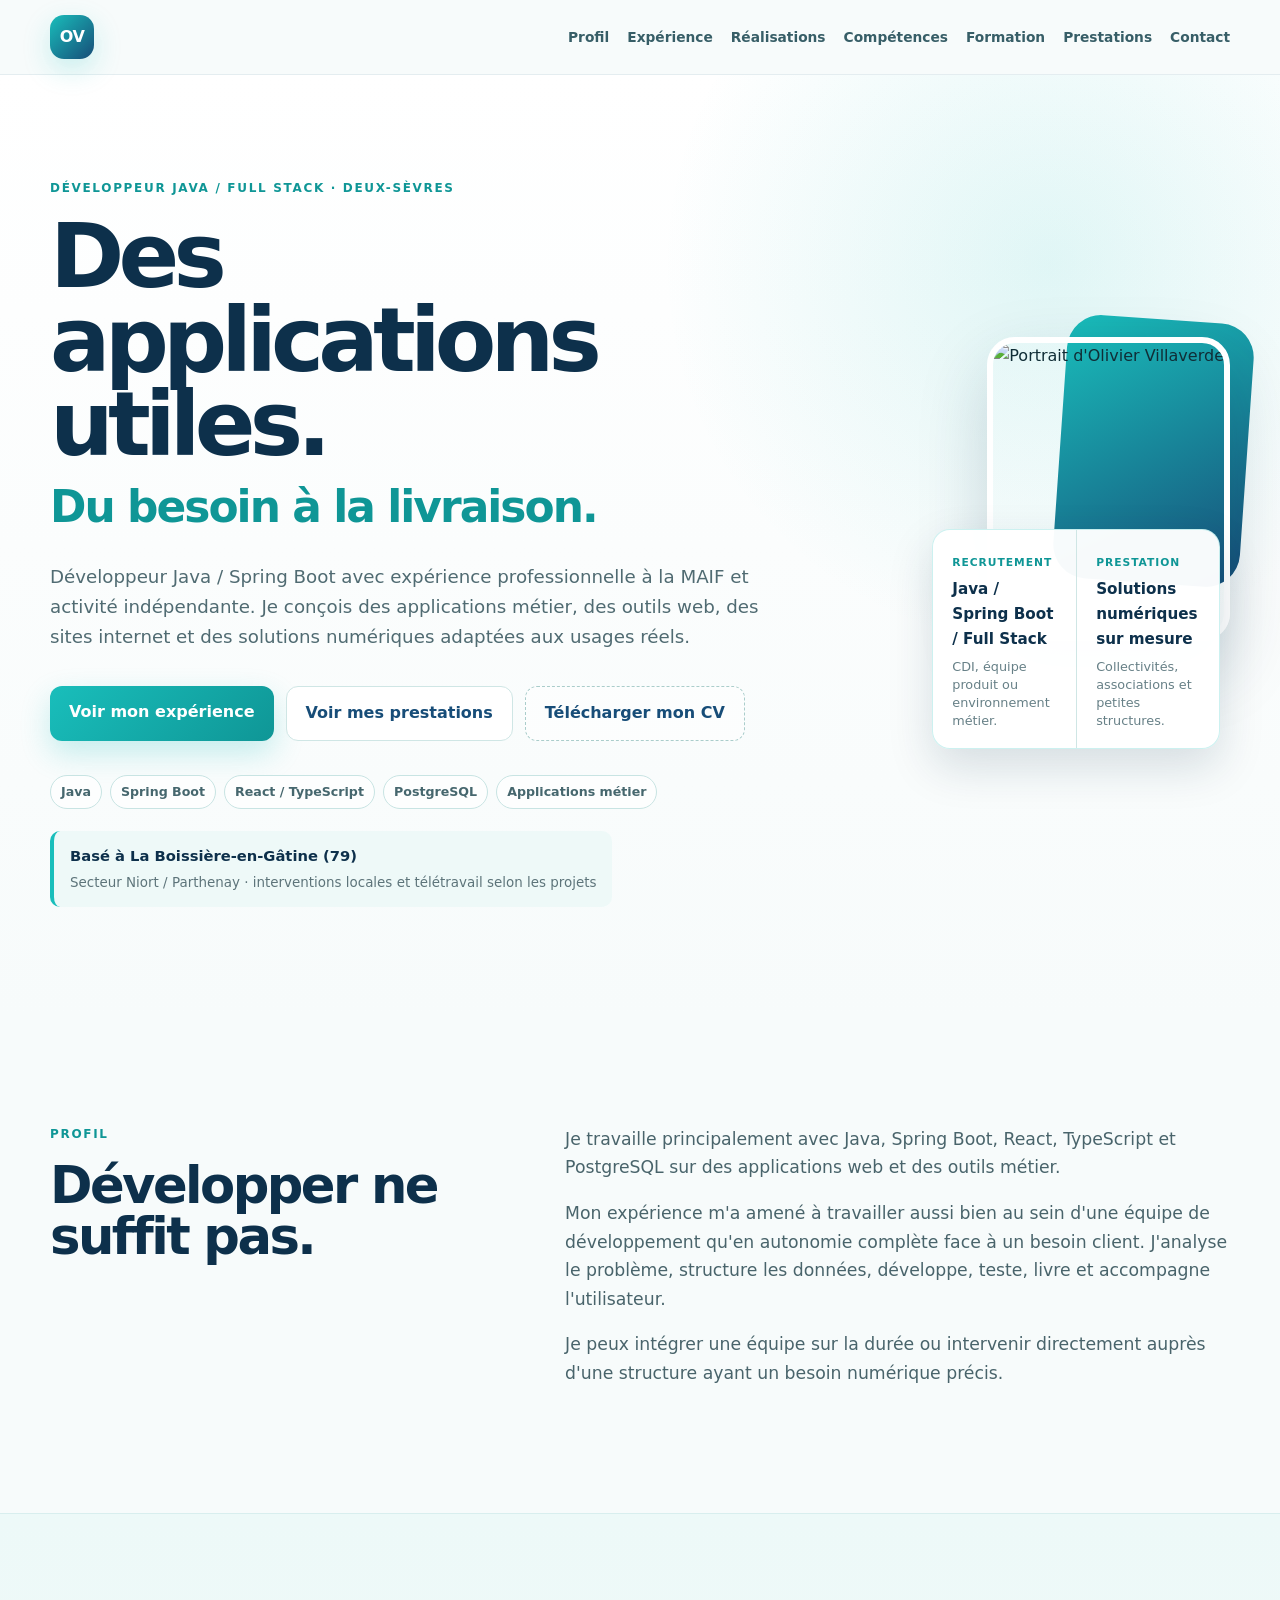
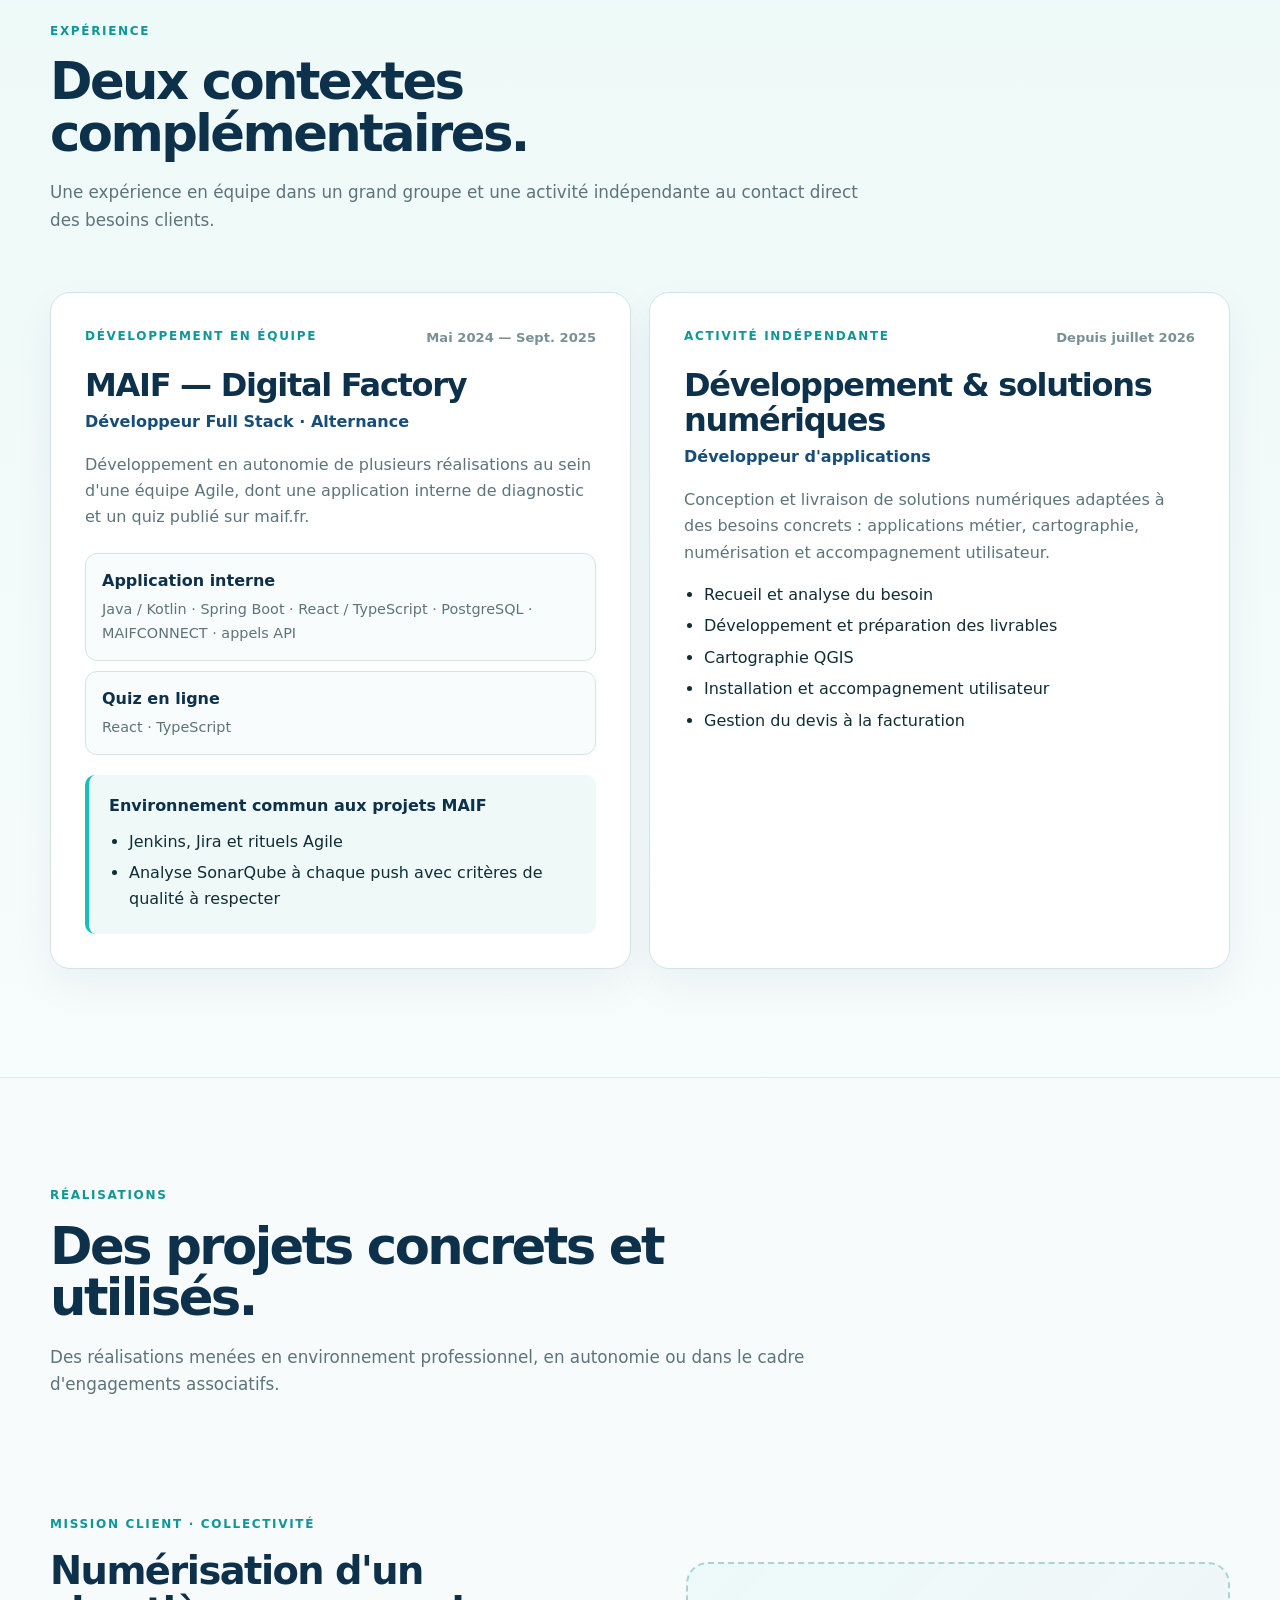
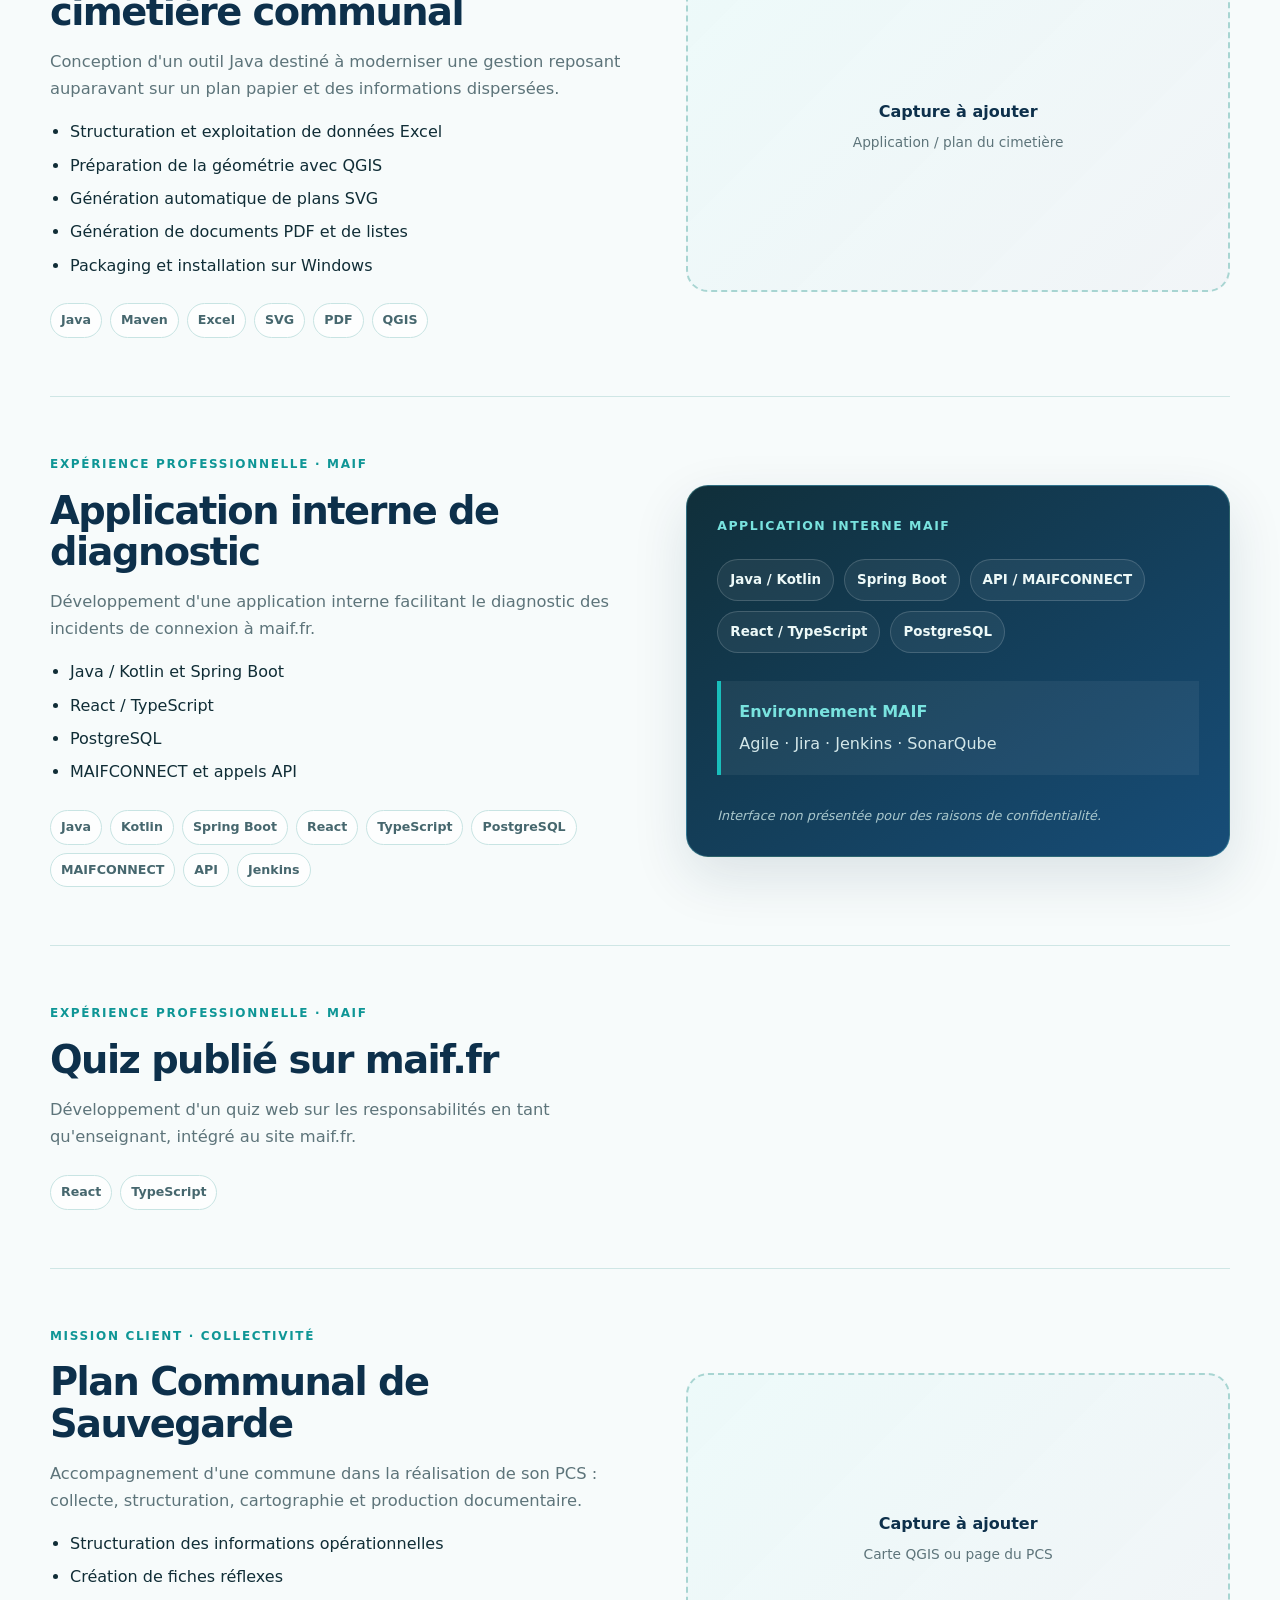
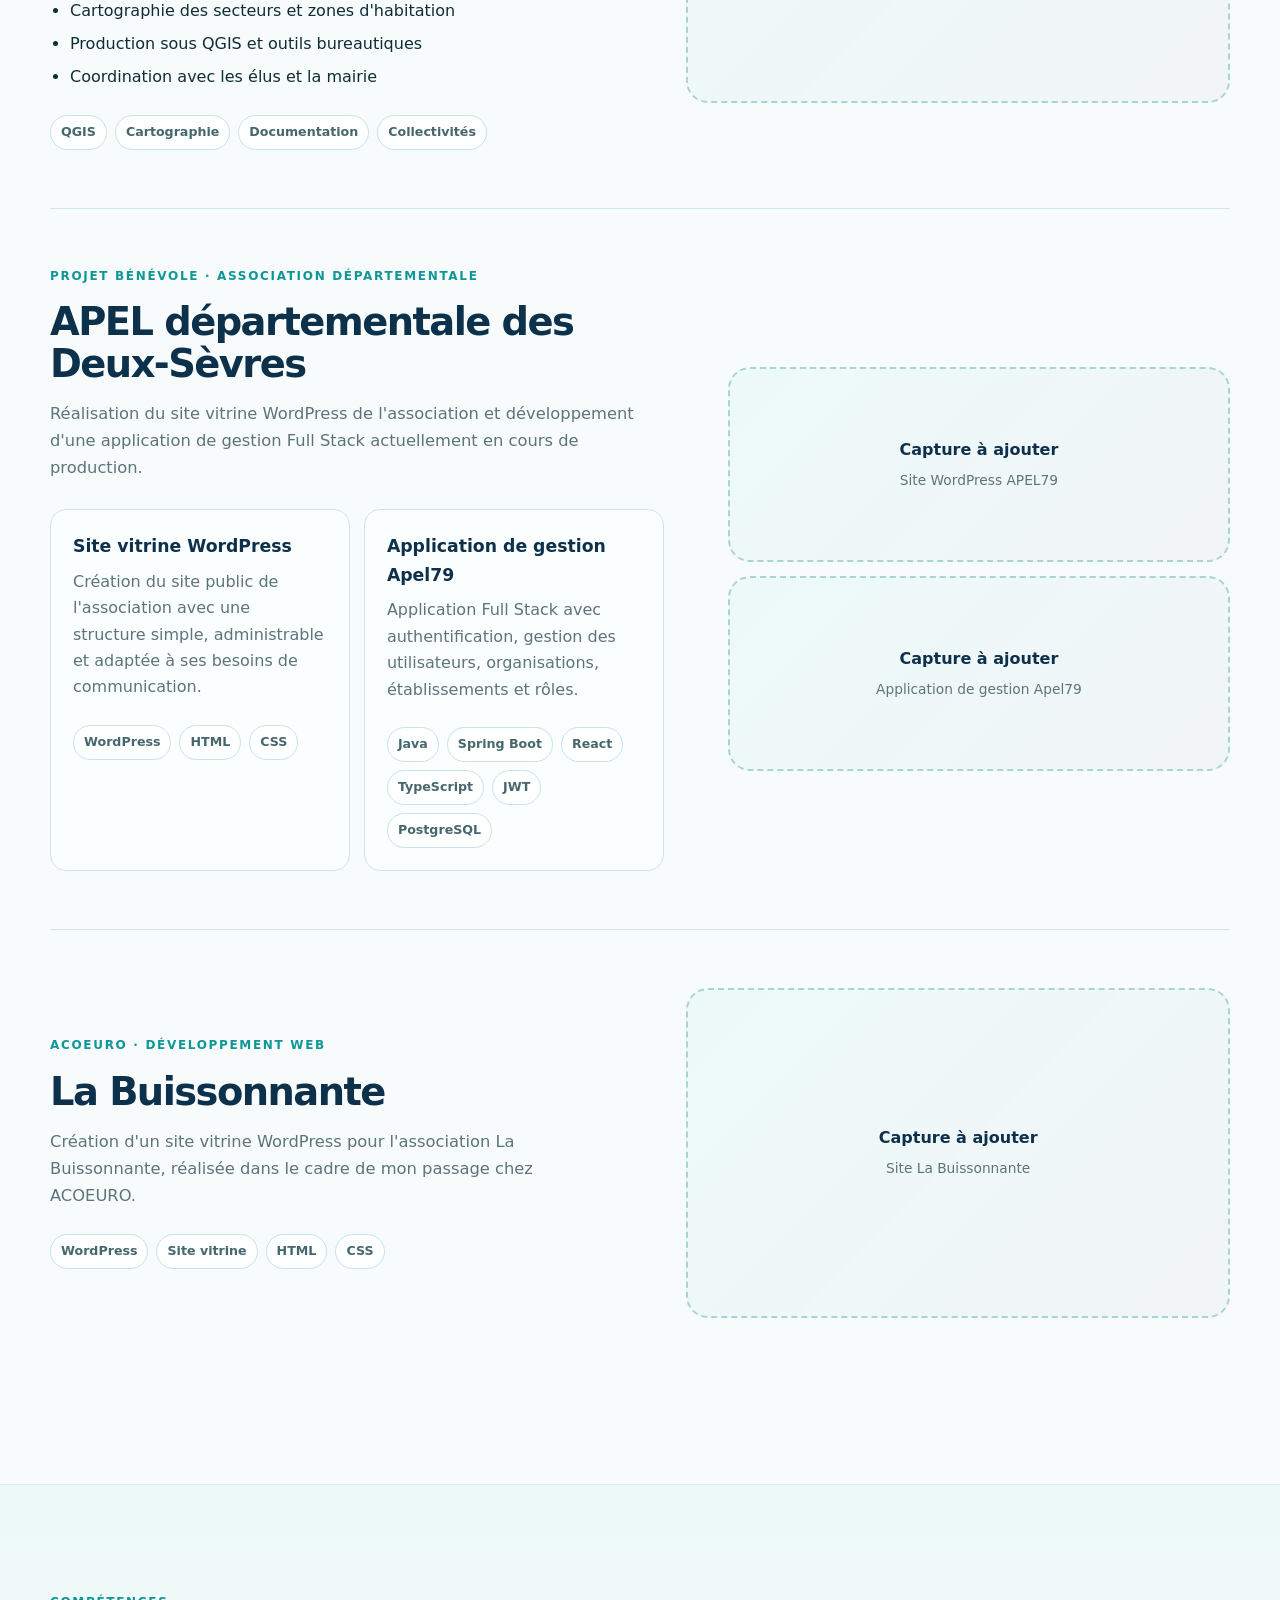
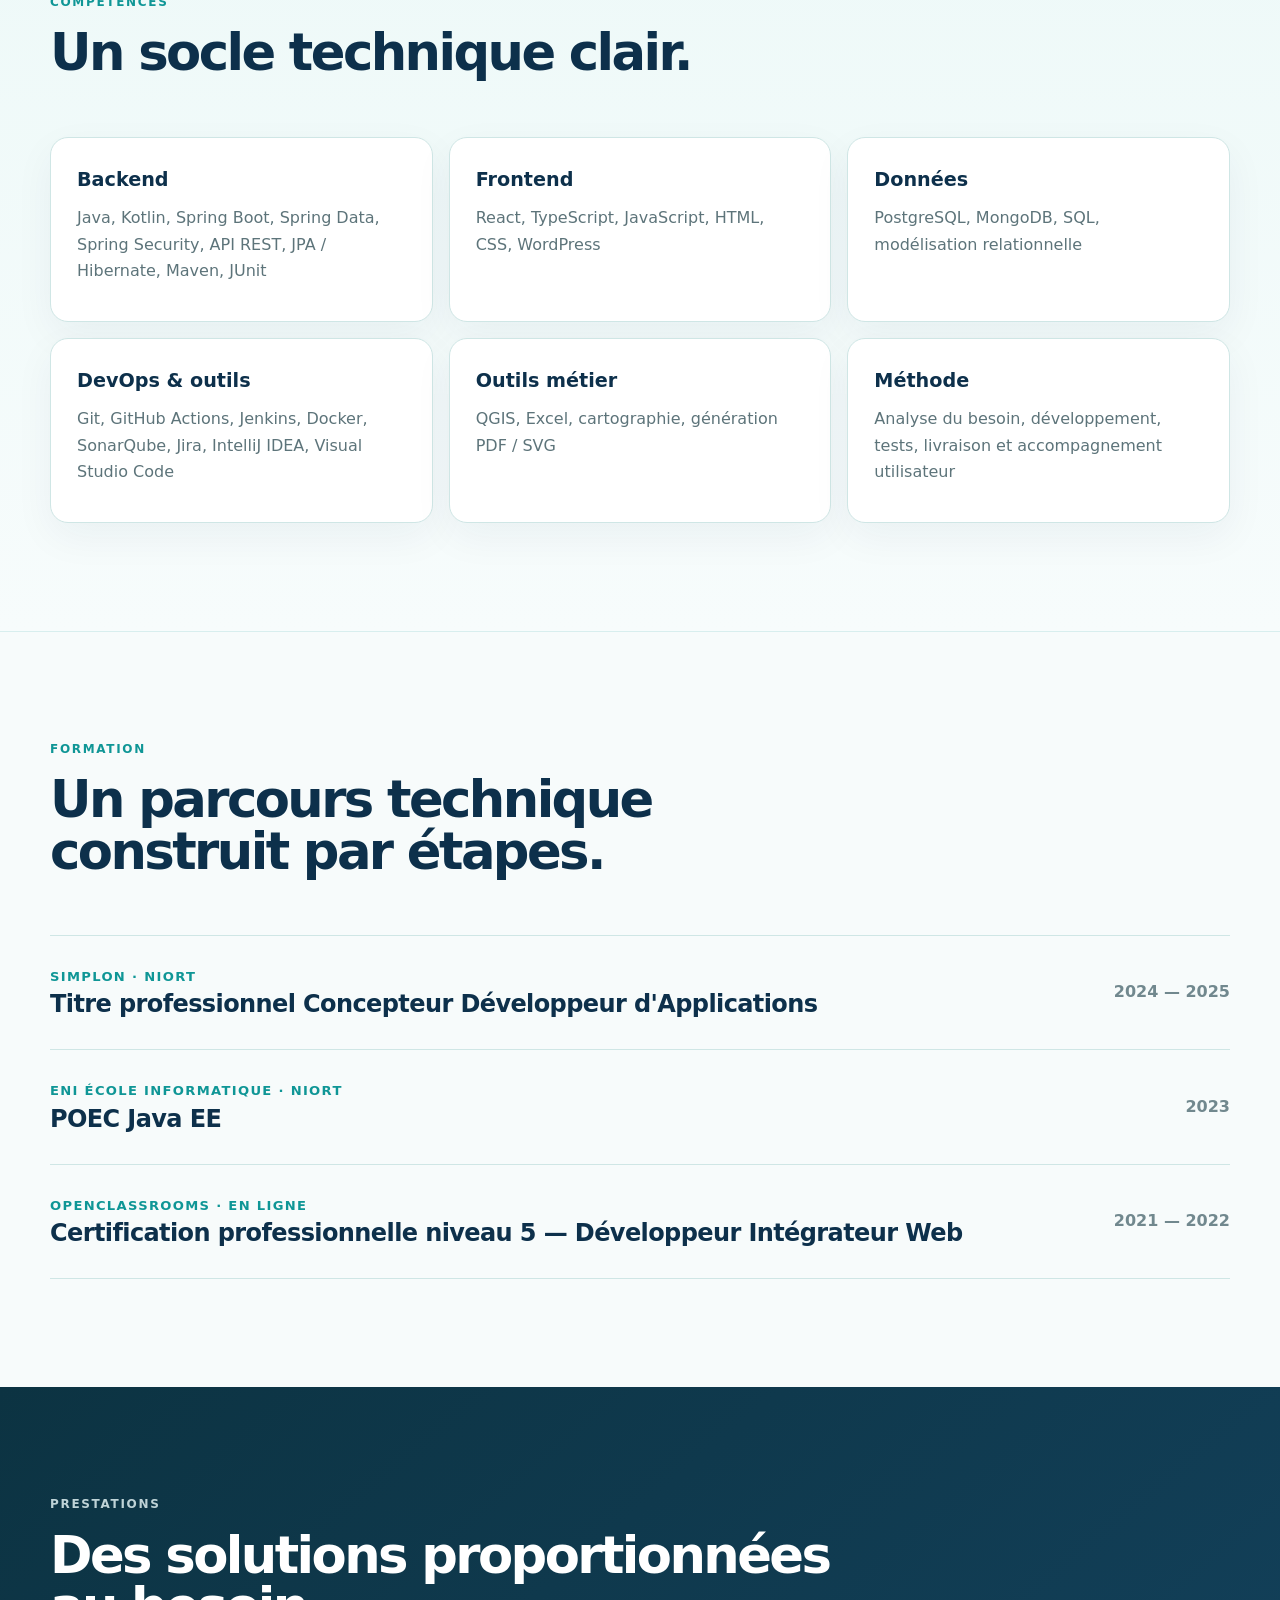
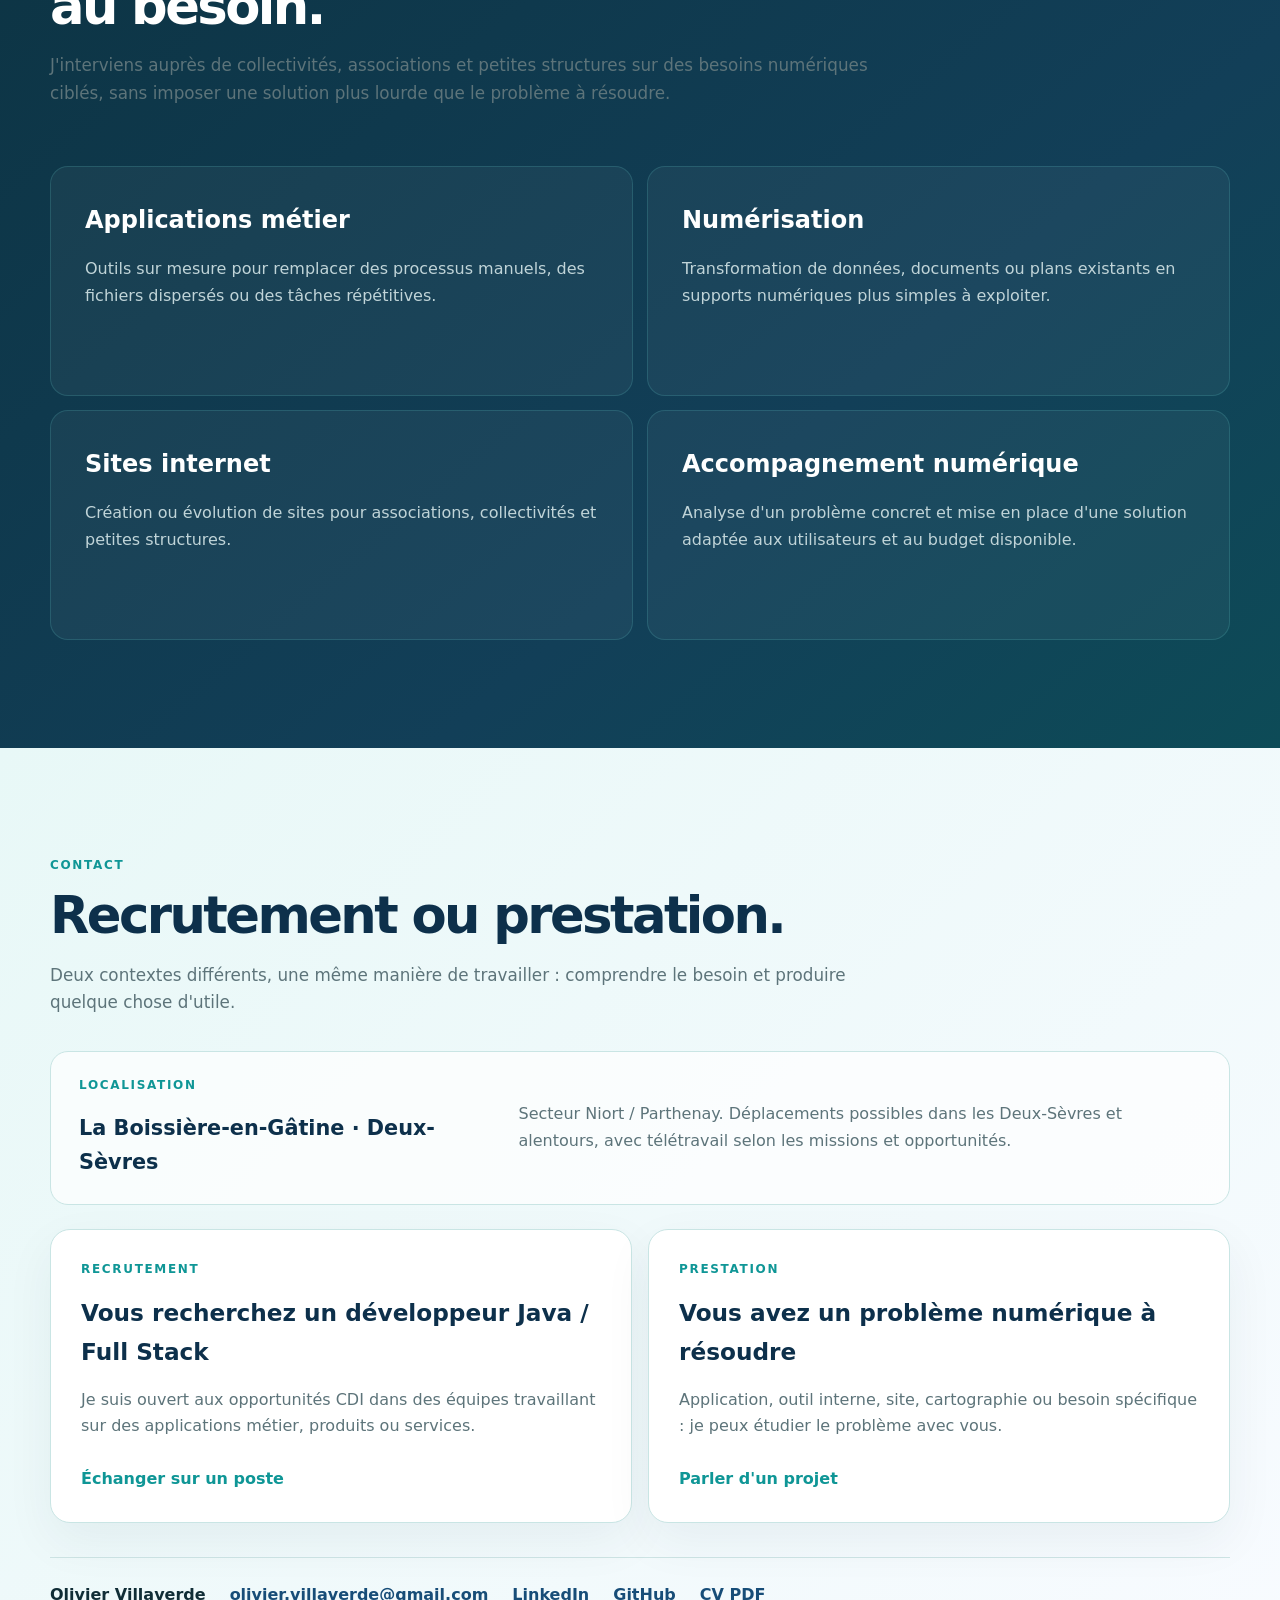
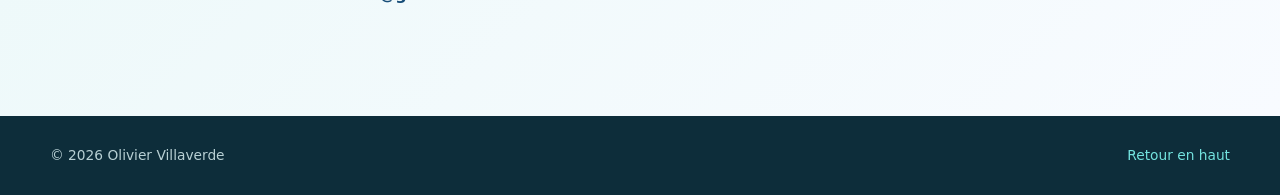
==== index.html @ 71da3fb0 "base du site" ====
<!DOCTYPE html>
<html lang="fr">
<head>
  <meta charset="UTF-8">
  <meta name="viewport" content="width=device-width, initial-scale=1.0">
  <meta name="description" content="Olivier Villaverde, développeur Java / Spring Boot / React. Expérience MAIF, applications métier, sites internet et prestations numériques.">
  <title>Olivier Villaverde — Développeur Java / Full Stack</title>
  <link rel="stylesheet" href="style.css">
</head>
<body>
<header class="header">
  <div class="container nav">
    <a href="#accueil" class="brand" aria-label="Accueil">OV</a>
    <nav aria-label="Navigation principale">
      <a href="#profil">Profil</a>
      <a href="#experience">Expérience</a>
      <a href="#realisations">Réalisations</a>
      <a href="#competences">Compétences</a>
      <a href="#formation">Formation</a>
      <a href="#prestations">Prestations</a>
      <a href="#contact">Contact</a>
    </nav>
  </div>
</header>

<main>
<section id="accueil" class="hero">
  <div class="container hero-grid">
    <div class="hero-copy">
      <p class="eyebrow">Développeur Java / Full Stack · Deux-Sèvres</p>
      <h1>Des applications utiles.<span>Du besoin à la livraison.</span></h1>
      <p class="hero-text">
        Développeur Java / Spring Boot avec expérience professionnelle à la MAIF
        et activité indépendante. Je conçois des applications métier, des outils web,
        des sites internet et des solutions numériques adaptées aux usages réels.
      </p>
      <div class="hero-actions">
        <a href="#experience" class="button button-primary">Voir mon expérience</a>
        <a href="#prestations" class="button button-secondary">Voir mes prestations</a>
        <a href="cv-olivier-villaverde.pdf" class="button button-ghost" target="_blank" rel="noopener">Télécharger mon CV</a>
      </div>
      <div class="hero-meta">
        <span>Java</span><span>Spring Boot</span><span>React / TypeScript</span><span>PostgreSQL</span><span>Applications métier</span>
      </div>

      <div class="location-strip">
        <strong>Basé à La Boissière-en-Gâtine (79)</strong>
        <span>Secteur Niort / Parthenay · interventions locales et télétravail selon les projets</span>
      </div>
    </div>

    <div class="portrait-wrap">
      <div class="portrait-accent"></div>
      <figure class="portrait-card">
        <img src="olivier-villaverde.png" alt="Portrait d'Olivier Villaverde">
      </figure>
      <div class="dual-card">
        <div>
          <span class="dual-label">Recrutement</span>
          <strong>Java / Spring Boot / Full Stack</strong>
          <p>CDI, équipe produit ou environnement métier.</p>
        </div>
        <div>
          <span class="dual-label">Prestation</span>
          <strong>Solutions numériques sur mesure</strong>
          <p>Collectivités, associations et petites structures.</p>
        </div>
      </div>
    </div>
  </div>
</section>

<section id="profil" class="section">
  <div class="container split">
    <div>
      <p class="section-kicker">Profil</p>
      <h2>Développer ne suffit pas.</h2>
    </div>
    <div class="prose">
      <p>Je travaille principalement avec Java, Spring Boot, React, TypeScript et PostgreSQL sur des applications web et des outils métier.</p>
      <p>Mon expérience m'a amené à travailler aussi bien au sein d'une équipe de développement qu'en autonomie complète face à un besoin client. J'analyse le problème, structure les données, développe, teste, livre et accompagne l'utilisateur.</p>
      <p>Je peux intégrer une équipe sur la durée ou intervenir directement auprès d'une structure ayant un besoin numérique précis.</p>
    </div>
  </div>
</section>

<section id="experience" class="section section-tinted">
  <div class="container">
    <div class="section-heading">
      <p class="section-kicker">Expérience</p>
      <h2>Deux contextes complémentaires.</h2>
      <p>Une expérience en équipe dans un grand groupe et une activité indépendante au contact direct des besoins clients.</p>
    </div>

    <div class="experience-grid">
      <article class="experience-card">
        <div class="experience-head">
          <p class="experience-type">Développement en équipe</p>
          <span>Mai 2024 — Sept. 2025</span>
        </div>
        <h3>MAIF — Digital Factory</h3>
        <p class="experience-role">Développeur Full Stack · Alternance</p>
        <p>
          Développement en autonomie de plusieurs réalisations au sein d'une équipe Agile,
          dont une application interne de diagnostic et un quiz publié sur maif.fr.
        </p>

        <div class="maif-project-summary">
          <div>
            <strong>Application interne</strong>
            <p>Java / Kotlin · Spring Boot · React / TypeScript · PostgreSQL · MAIFCONNECT · appels API</p>
          </div>
          <div>
            <strong>Quiz en ligne</strong>
            <p>React · TypeScript</p>
          </div>
        </div>

        <div class="shared-environment">
          <strong>Environnement commun aux projets MAIF</strong>
          <ul>
            <li>Jenkins, Jira et rituels Agile</li>
            <li>Analyse SonarQube à chaque push avec critères de qualité à respecter</li>
          </ul>
        </div>
      </article>

      <article class="experience-card">
        <div class="experience-head">
          <p class="experience-type">Activité indépendante</p>
          <span>Depuis juillet 2026</span>
        </div>
        <h3>Développement & solutions numériques</h3>
        <p class="experience-role">Développeur d'applications</p>
        <p>Conception et livraison de solutions numériques adaptées à des besoins concrets : applications métier, cartographie, numérisation et accompagnement utilisateur.</p>
        <ul>
          <li>Recueil et analyse du besoin</li>
          <li>Développement et préparation des livrables</li>
          <li>Cartographie QGIS</li>
          <li>Installation et accompagnement utilisateur</li>
          <li>Gestion du devis à la facturation</li>
        </ul>
      </article>
    </div>
  </div>
</section>

<section id="realisations" class="section">
  <div class="container">
    <div class="section-heading">
      <p class="section-kicker">Réalisations</p>
      <h2>Des projets concrets et utilisés.</h2>
      <p>Des réalisations menées en environnement professionnel, en autonomie ou dans le cadre d'engagements associatifs.</p>
    </div>

    <article class="project">
      <div class="project-content">
        <p class="project-type">Mission client · Collectivité</p>
        <h3>Numérisation d'un cimetière communal</h3>
        <p>Conception d'un outil Java destiné à moderniser une gestion reposant auparavant sur un plan papier et des informations dispersées.</p>
        <ul class="project-points">
          <li>Structuration et exploitation de données Excel</li>
          <li>Préparation de la géométrie avec QGIS</li>
          <li>Génération automatique de plans SVG</li>
          <li>Génération de documents PDF et de listes</li>
          <li>Packaging et installation sur Windows</li>
        </ul>
        <div class="tags"><span>Java</span><span>Maven</span><span>Excel</span><span>SVG</span><span>PDF</span><span>QGIS</span></div>
      </div>
      <div class="screenshot-placeholder"><div><strong>Capture à ajouter</strong><span>Application / plan du cimetière</span></div></div>
    </article>

    <article class="project">
      <div class="project-content">
        <p class="project-type">Expérience professionnelle · MAIF</p>
        <h3>Application interne de diagnostic</h3>
        <p>Développement d'une application interne facilitant le diagnostic des incidents de connexion à maif.fr.</p>
        <ul class="project-points">
          <li>Java / Kotlin et Spring Boot</li>
          <li>React / TypeScript</li>
          <li>PostgreSQL</li>
          <li>MAIFCONNECT et appels API</li>
        </ul>
        <div class="tags"><span>Java</span><span>Kotlin</span><span>Spring Boot</span><span>React</span><span>TypeScript</span><span>PostgreSQL</span><span>MAIFCONNECT</span><span>API</span><span>Jenkins</span></div>
      </div>
      <div class="tech-visual">
        <p class="tech-visual-title">Application interne MAIF</p>
        <div class="tech-flow">
          <span>Java / Kotlin</span><span>Spring Boot</span><span>API / MAIFCONNECT</span><span>React / TypeScript</span><span>PostgreSQL</span>
        </div>
        <div class="tech-quality">
          <strong>Environnement MAIF</strong>
          <p>Agile · Jira · Jenkins · SonarQube</p>
        </div>
        <p class="confidentiality">Interface non présentée pour des raisons de confidentialité.</p>
      </div>
    </article>

    <article class="project compact-project">
      <div class="project-content">
        <p class="project-type">Expérience professionnelle · MAIF</p>
        <h3>Quiz publié sur maif.fr</h3>
        <p>Développement d'un quiz web sur les responsabilités en tant qu'enseignant, intégré au site maif.fr.</p>
        <div class="tags"><span>React</span><span>TypeScript</span></div>
      </div>
    </article>

    <article class="project">
      <div class="project-content">
        <p class="project-type">Mission client · Collectivité</p>
        <h3>Plan Communal de Sauvegarde</h3>
        <p>Accompagnement d'une commune dans la réalisation de son PCS : collecte, structuration, cartographie et production documentaire.</p>
        <ul class="project-points">
          <li>Structuration des informations opérationnelles</li>
          <li>Création de fiches réflexes</li>
          <li>Cartographie des secteurs et zones d'habitation</li>
          <li>Production sous QGIS et outils bureautiques</li>
          <li>Coordination avec les élus et la mairie</li>
        </ul>
        <div class="tags"><span>QGIS</span><span>Cartographie</span><span>Documentation</span><span>Collectivités</span></div>
      </div>
      <div class="screenshot-placeholder"><div><strong>Capture à ajouter</strong><span>Carte QGIS ou page du PCS</span></div></div>
    </article>

    <article class="project project-wide">
      <div class="project-content">
        <p class="project-type">Projet bénévole · Association départementale</p>
        <h3>APEL départementale des Deux-Sèvres</h3>
        <p>Réalisation du site vitrine WordPress de l'association et développement d'une application de gestion Full Stack actuellement en cours de production.</p>

        <div class="subproject-grid">
          <div class="subproject">
            <h4>Site vitrine WordPress</h4>
            <p>Création du site public de l'association avec une structure simple, administrable et adaptée à ses besoins de communication.</p>
            <div class="tags"><span>WordPress</span><span>HTML</span><span>CSS</span></div>
          </div>

          <div class="subproject">
            <h4>Application de gestion Apel79</h4>
            <p>Application Full Stack avec authentification, gestion des utilisateurs, organisations, établissements et rôles.</p>
            <div class="tags"><span>Java</span><span>Spring Boot</span><span>React</span><span>TypeScript</span><span>JWT</span><span>PostgreSQL</span></div>
          </div>
        </div>
      </div>

      <div class="double-placeholder">
        <div class="screenshot-placeholder"><div><strong>Capture à ajouter</strong><span>Site WordPress APEL79</span></div></div>
        <div class="screenshot-placeholder"><div><strong>Capture à ajouter</strong><span>Application de gestion Apel79</span></div></div>
      </div>
    </article>

    <article class="project">
      <div class="project-content">
        <p class="project-type">ACOEURO · Développement web</p>
        <h3>La Buissonnante</h3>
        <p>Création d'un site vitrine WordPress pour l'association La Buissonnante, réalisée dans le cadre de mon passage chez ACOEURO.</p>
        <div class="tags"><span>WordPress</span><span>Site vitrine</span><span>HTML</span><span>CSS</span></div>
      </div>
      <div class="screenshot-placeholder"><div><strong>Capture à ajouter</strong><span>Site La Buissonnante</span></div></div>
    </article>
  </div>
</section>

<section id="competences" class="section section-tinted">
  <div class="container">
    <div class="section-heading">
      <p class="section-kicker">Compétences</p>
      <h2>Un socle technique clair.</h2>
    </div>
    <div class="skills-grid">
      <article class="skill-card"><h3>Backend</h3><p>Java, Kotlin, Spring Boot, Spring Data, Spring Security, API REST, JPA / Hibernate, Maven, JUnit</p></article>
      <article class="skill-card"><h3>Frontend</h3><p>React, TypeScript, JavaScript, HTML, CSS, WordPress</p></article>
      <article class="skill-card"><h3>Données</h3><p>PostgreSQL, MongoDB, SQL, modélisation relationnelle</p></article>
      <article class="skill-card"><h3>DevOps & outils</h3><p>Git, GitHub Actions, Jenkins, Docker, SonarQube, Jira, IntelliJ IDEA, Visual Studio Code</p></article>
      <article class="skill-card"><h3>Outils métier</h3><p>QGIS, Excel, cartographie, génération PDF / SVG</p></article>
      <article class="skill-card"><h3>Méthode</h3><p>Analyse du besoin, développement, tests, livraison et accompagnement utilisateur</p></article>
    </div>
  </div>
</section>

<section id="formation" class="section">
  <div class="container">
    <div class="section-heading">
      <p class="section-kicker">Formation</p>
      <h2>Un parcours technique construit par étapes.</h2>
    </div>
    <div class="formation-list">
      <article class="formation-item"><div><p class="formation-school">Simplon · Niort</p><h3>Titre professionnel Concepteur Développeur d'Applications</h3></div><span>2024 — 2025</span></article>
      <article class="formation-item"><div><p class="formation-school">ENI École Informatique · Niort</p><h3>POEC Java EE</h3></div><span>2023</span></article>
      <article class="formation-item"><div><p class="formation-school">OpenClassrooms · En ligne</p><h3>Certification professionnelle niveau 5 — Développeur Intégrateur Web</h3></div><span>2021 — 2022</span></article>
    </div>
  </div>
</section>

<section id="prestations" class="section section-dark">
  <div class="container">
    <div class="section-heading">
      <p class="section-kicker">Prestations</p>
      <h2>Des solutions proportionnées au besoin.</h2>
      <p>J'interviens auprès de collectivités, associations et petites structures sur des besoins numériques ciblés, sans imposer une solution plus lourde que le problème à résoudre.</p>
    </div>
    <div class="services-grid">
      <article><h3>Applications métier</h3><p>Outils sur mesure pour remplacer des processus manuels, des fichiers dispersés ou des tâches répétitives.</p></article>
      <article><h3>Numérisation</h3><p>Transformation de données, documents ou plans existants en supports numériques plus simples à exploiter.</p></article>
      <article><h3>Sites internet</h3><p>Création ou évolution de sites pour associations, collectivités et petites structures.</p></article>
      <article><h3>Accompagnement numérique</h3><p>Analyse d'un problème concret et mise en place d'une solution adaptée aux utilisateurs et au budget disponible.</p></article>
    </div>
  </div>
</section>

<section id="contact" class="section contact-section">
  <div class="container">
    <div class="section-heading contact-heading">
      <p class="section-kicker">Contact</p>
      <h2>Recrutement ou prestation.</h2>
      <p>Deux contextes différents, une même manière de travailler : comprendre le besoin et produire quelque chose d'utile.</p>
    </div>
    <div class="location-card">
      <div>
        <p class="contact-type">Localisation</p>
        <h3>La Boissière-en-Gâtine · Deux-Sèvres</h3>
      </div>
      <p>
        Secteur Niort / Parthenay. Déplacements possibles dans les Deux-Sèvres
        et alentours, avec télétravail selon les missions et opportunités.
      </p>
    </div>

    <div class="contact-options">
      <article class="contact-option">
        <p class="contact-type">Recrutement</p>
        <h3>Vous recherchez un développeur Java / Full Stack</h3>
        <p>Je suis ouvert aux opportunités CDI dans des équipes travaillant sur des applications métier, produits ou services.</p>
        <a href="mailto:olivier.villaverde@gmail.com">Échanger sur un poste</a>
      </article>
      <article class="contact-option">
        <p class="contact-type">Prestation</p>
        <h3>Vous avez un problème numérique à résoudre</h3>
        <p>Application, outil interne, site, cartographie ou besoin spécifique : je peux étudier le problème avec vous.</p>
        <a href="mailto:olivier.villaverde@gmail.com">Parler d'un projet</a>
      </article>
    </div>
    <div class="contact-links">
      <strong>Olivier Villaverde</strong>
      <a href="mailto:olivier.villaverde@gmail.com">olivier.villaverde@gmail.com</a>
      <a href="https://www.linkedin.com/in/olivier-villaverde/" target="_blank" rel="noopener">LinkedIn</a>
      <a href="https://github.com/ovslash" target="_blank" rel="noopener">GitHub</a>
      <a href="cv-olivier-villaverde.pdf" target="_blank" rel="noopener">CV PDF</a>
    </div>
  </div>
</section>
</main>

<footer class="footer">
  <div class="container footer-content">
    <p>© 2026 Olivier Villaverde</p>
    <a href="#accueil">Retour en haut</a>
  </div>
</footer>
</body>
</html>
---- style.css ----
:root {
  --bg:#f7fbfb; --surface:#fff; --surface-tint:#edf9f8; --text:#102d36; --muted:#5d747a;
  --border:#cfe6e5; --turquoise:#19bebb; --turquoise-dark:#0f9696; --blue:#174d78; --blue-dark:#0d304b;
  --max-width:1180px;
}
*{box-sizing:border-box}
html{scroll-behavior:smooth}
body{margin:0;background:var(--bg);color:var(--text);font-family:Inter,ui-sans-serif,system-ui,-apple-system,BlinkMacSystemFont,"Segoe UI",sans-serif;line-height:1.65}
a{color:inherit}
img{display:block;max-width:100%}
section{scroll-margin-top:90px}
.container{width:min(calc(100% - 40px),var(--max-width));margin-inline:auto}

.header{position:sticky;top:0;z-index:100;border-bottom:1px solid rgba(23,77,120,.08);background:rgba(247,251,251,.92);backdrop-filter:blur(16px)}
.nav{min-height:74px;display:flex;justify-content:space-between;align-items:center;gap:24px}
.brand{width:44px;height:44px;display:inline-grid;place-items:center;border-radius:14px;background:linear-gradient(135deg,var(--turquoise),var(--blue));color:white;text-decoration:none;font-weight:900;letter-spacing:-.04em;box-shadow:0 10px 28px rgba(25,190,187,.22)}
nav{display:flex;flex-wrap:wrap;gap:18px}
nav a{position:relative;color:#375e67;text-decoration:none;font-size:.86rem;font-weight:750}
nav a::after{content:"";position:absolute;left:0;bottom:-6px;width:0;height:2px;background:var(--turquoise);transition:width .18s ease}
nav a:hover::after{width:100%}

.hero{padding:104px 0 110px;overflow:hidden;background:radial-gradient(circle at 82% 20%,rgba(25,190,187,.13),transparent 30%),linear-gradient(180deg,#fff 0%,#f7fbfb 100%)}
.hero-grid{display:grid;grid-template-columns:minmax(0,1.3fr) minmax(350px,.7fr);gap:78px;align-items:center}
.eyebrow,.section-kicker,.project-type,.experience-type,.contact-type{margin:0 0 15px;color:var(--turquoise-dark);text-transform:uppercase;letter-spacing:.14em;font-size:.75rem;font-weight:900}
.hero h1{max-width:850px;margin:0;color:var(--blue-dark);font-size:clamp(3.2rem,7vw,6.4rem);line-height:.94;letter-spacing:-.065em}
.hero h1 span{display:block;margin-top:18px;color:var(--turquoise-dark);font-size:.49em;line-height:1.06;letter-spacing:-.045em}
.hero-text{max-width:735px;margin:31px 0 0;color:#506b72;font-size:1.14rem}
.hero-actions{display:flex;gap:12px;flex-wrap:wrap;margin-top:34px}
.button{display:inline-block;padding:13px 19px;border-radius:12px;text-decoration:none;font-weight:800}
.button-primary{background:linear-gradient(135deg,var(--turquoise),var(--turquoise-dark));color:#fff;box-shadow:0 12px 30px rgba(25,190,187,.24)}
.button-secondary{border:1px solid var(--border);background:#fff;color:var(--blue)}
.button-ghost{color:var(--blue);border:1px dashed #aacdcb;background:rgba(255,255,255,.45)}
.button-secondary:hover,.button-ghost:hover{border-color:var(--turquoise)}
.hero-meta,.tags{display:flex;flex-wrap:wrap;gap:8px}
.hero-meta{margin-top:34px}
.hero-meta span,.tags span{border:1px solid #c8e4e3;border-radius:999px;padding:6px 10px;background:rgba(255,255,255,.78);color:#46676e;font-size:.79rem;font-weight:700}

.portrait-wrap{position:relative;max-width:420px;margin-left:auto;padding-bottom:108px}
.portrait-accent{position:absolute;top:-18px;right:-17px;width:77%;height:64%;border-radius:34px;background:linear-gradient(150deg,var(--turquoise),var(--blue));transform:rotate(4deg)}
.portrait-card{position:relative;z-index:2;margin:0;overflow:hidden;border:6px solid #fff;border-radius:28px;box-shadow:0 28px 70px rgba(13,48,75,.18)}
.portrait-card img{width:100%;aspect-ratio:.79;object-fit:cover;object-position:50% 17%}
.dual-card{position:absolute;z-index:4;left:-55px;right:10px;bottom:0;display:grid;grid-template-columns:1fr 1fr;overflow:hidden;border:1px solid rgba(25,190,187,.22);border-radius:18px;background:rgba(255,255,255,.97);box-shadow:0 18px 45px rgba(13,48,75,.15)}
.dual-card>div{padding:18px 19px}
.dual-card>div+div{border-left:1px solid var(--border)}
.dual-card strong{display:block;margin-top:3px;color:var(--blue-dark);font-size:.95rem}
.dual-card p{margin:6px 0 0;color:#678087;font-size:.8rem;line-height:1.4}
.dual-label{color:var(--turquoise-dark);text-transform:uppercase;letter-spacing:.09em;font-size:.67rem;font-weight:900}

.section{padding:108px 0}
.section-tinted{background:linear-gradient(180deg,#edf9f8 0%,#f7fcfc 100%);border-top:1px solid #d8eeee;border-bottom:1px solid #d8eeee}
.section-dark{background:linear-gradient(140deg,#0c3342,#123f58 65%,#0d4b57);color:#fff}
.section-dark .section-kicker{color:#73e3df}
.section-dark .section-heading h2{color:#fff}
.section-dark .section-heading p{color:#bfd3d7}
.split{display:grid;grid-template-columns:.78fr 1.22fr;gap:90px}
.split h2,.section-heading h2{margin:0;color:var(--blue-dark);font-size:clamp(2.25rem,4vw,4.1rem);line-height:1;letter-spacing:-.05em}
.prose{max-width:720px;color:#49646b;font-size:1.08rem}
.prose p:first-child{margin-top:0}
.section-heading{max-width:830px;margin-bottom:58px}
.section-heading p:not(.section-kicker){margin-top:20px;color:var(--muted);font-size:1.05rem}

.experience-grid{display:grid;grid-template-columns:repeat(2,1fr);gap:18px}
.experience-card{padding:34px;border:1px solid var(--border);border-radius:20px;background:#fff;box-shadow:0 16px 42px rgba(13,48,75,.05)}
.experience-head{display:flex;justify-content:space-between;gap:20px;align-items:flex-start}
.experience-head span{color:#789096;font-size:.82rem;font-weight:700;white-space:nowrap}
.experience-card h3{margin:6px 0 0;color:var(--blue-dark);font-size:2rem;line-height:1.1;letter-spacing:-.04em}
.experience-role{margin-top:6px;color:var(--blue);font-weight:750}
.experience-card>p:not(.experience-role):not(.experience-type){color:var(--muted)}
.experience-card ul{padding-left:20px}.experience-card li{margin:5px 0}

.project{display:grid;grid-template-columns:minmax(0,1fr) minmax(360px,.95fr);gap:64px;align-items:center;padding:58px 0;border-top:1px solid var(--border)}
.project:first-of-type{border-top:0}
.project-wide{grid-template-columns:1.1fr .9fr}
.project-content h3{margin:0;color:var(--blue-dark);font-size:clamp(1.85rem,3vw,2.85rem);line-height:1.08;letter-spacing:-.04em}
.project-content>p:not(.project-type){color:var(--muted);font-size:1.02rem}
.project-points{padding-left:20px}.project-points li{margin:7px 0}
.tags{margin-top:24px}
.subproject-grid{display:grid;grid-template-columns:repeat(2,1fr);gap:14px;margin-top:28px}
.subproject{padding:22px;border:1px solid var(--border);border-radius:16px;background:#fbfefe}
.subproject h4{margin:0 0 8px;color:var(--blue-dark);font-size:1.08rem}
.subproject p{margin:0;color:var(--muted)}
.screenshot-placeholder{min-height:330px;display:grid;place-items:center;border:2px dashed #a8d5d2;border-radius:22px;background:linear-gradient(135deg,rgba(25,190,187,.08),rgba(23,77,120,.06)),#fff;text-align:center}
.screenshot-placeholder>div{display:grid;gap:6px;padding:30px}
.screenshot-placeholder strong{color:var(--blue-dark);font-size:1rem}
.screenshot-placeholder span{color:var(--muted);font-size:.86rem}
.dark-placeholder{background:linear-gradient(135deg,#12303b,#174d78);border-color:rgba(115,227,223,.55)}
.dark-placeholder strong,.dark-placeholder span{color:#fff}
.double-placeholder{display:grid;gap:14px}
.double-placeholder .screenshot-placeholder{min-height:195px}

.skills-grid{display:grid;grid-template-columns:repeat(3,1fr);gap:16px}
.skill-card{min-height:185px;padding:26px;border:1px solid var(--border);border-radius:18px;background:#fff;box-shadow:0 14px 40px rgba(13,48,75,.05)}
.skill-card h3{margin:0 0 10px;color:var(--blue-dark);font-size:1.2rem}
.skill-card p{margin:0;color:var(--muted)}

.formation-list{border-top:1px solid var(--border)}
.formation-item{display:grid;grid-template-columns:1fr auto;gap:30px;padding:30px 0;border-bottom:1px solid var(--border);align-items:center}
.formation-item h3{margin:3px 0 0;color:var(--blue-dark);font-size:1.5rem;line-height:1.2;letter-spacing:-.025em}
.formation-school{margin:0;color:var(--turquoise-dark);font-size:.82rem;text-transform:uppercase;letter-spacing:.10em;font-weight:850}
.formation-item>span{color:#71888e;font-weight:750;white-space:nowrap}

.services-grid{display:grid;grid-template-columns:repeat(2,1fr);gap:14px}
.services-grid article{min-height:230px;padding:34px;border:1px solid rgba(115,227,223,.16);border-radius:18px;background:rgba(255,255,255,.045)}
.services-grid h3{margin:0 0 12px;font-size:1.5rem}
.services-grid p{color:#c0d4d8}

.contact-section{background:linear-gradient(135deg,#e8f8f7,#f8fbff)}
.contact-heading{margin-bottom:34px}
.contact-options{display:grid;grid-template-columns:repeat(2,1fr);gap:16px}
.contact-option{padding:30px;border:1px solid #c9e5e4;border-radius:20px;background:#fff;box-shadow:0 18px 50px rgba(13,48,75,.06)}
.contact-option h3{margin:6px 0 8px;color:var(--blue-dark);font-size:1.45rem}
.contact-option p:not(.contact-type){color:var(--muted)}
.contact-option a{display:inline-block;margin-top:10px;color:var(--turquoise-dark);font-weight:850;text-decoration:none}
.contact-links{display:flex;flex-wrap:wrap;gap:17px 24px;margin-top:34px;padding-top:24px;border-top:1px solid #cde4e4}
.contact-links a{color:var(--blue);text-decoration:none;font-weight:750}

.footer{padding:28px 0;background:#0d2d3a;color:#b8d0d4}
.footer-content{display:flex;justify-content:space-between;gap:20px;font-size:.86rem}
.footer-content p{margin:0}.footer-content a{color:#73e3df;text-decoration:none}

@media(max-width:980px){
  .hero-grid,.split,.project,.project-wide{grid-template-columns:1fr}
  .hero-grid,.split,.project{gap:46px}
  .portrait-wrap{margin:10px auto 0}
  .experience-grid{grid-template-columns:1fr}
  .skills-grid{grid-template-columns:repeat(2,1fr)}
  .subproject-grid{grid-template-columns:1fr}
}
@media(max-width:740px){
  .container{width:min(calc(100% - 28px),var(--max-width))}
  .header{position:static}
  .nav{align-items:flex-start;padding:16px 0}
  nav{justify-content:flex-end;gap:13px}
  nav a{font-size:.79rem}
  .hero{padding:62px 0 84px}
  .hero h1{font-size:clamp(2.8rem,15vw,4.6rem)}
  .hero h1 span{font-size:.44em}
  .portrait-wrap{padding-bottom:0}
  .dual-card{position:relative;left:auto;right:auto;bottom:auto;margin-top:-15px;grid-template-columns:1fr}
  .dual-card>div+div{border-left:0;border-top:1px solid var(--border)}
  .section{padding:78px 0}
  .skills-grid,.services-grid,.contact-options{grid-template-columns:1fr}
  .formation-item{grid-template-columns:1fr;gap:8px}
  .project{padding:43px 0}
  .footer-content{flex-direction:column}
}


/* MAIF technical visual */
.tech-visual{min-height:330px;padding:30px;border:1px solid rgba(115,227,223,.28);border-radius:22px;background:linear-gradient(145deg,#102f3a,#174d78);color:white;box-shadow:0 20px 55px rgba(13,48,75,.12)}
.tech-visual-title{margin:0 0 22px;color:#79e3df;font-size:.78rem;text-transform:uppercase;letter-spacing:.12em;font-weight:900}
.tech-flow{display:flex;flex-wrap:wrap;gap:10px}
.tech-flow span{padding:9px 12px;border:1px solid rgba(255,255,255,.16);border-radius:999px;background:rgba(255,255,255,.06);color:#edf9f8;font-size:.84rem;font-weight:750}
.tech-quality{margin-top:28px;padding:18px;border-left:4px solid #19bebb;background:rgba(255,255,255,.055)}
.tech-quality strong{color:#79e3df}
.tech-quality p{margin:5px 0 0;color:#d3e7e9}
.confidentiality{margin:30px 0 0;color:#a9c7cc;font-size:.8rem;font-style:italic}


/* Shared MAIF environment */

.maif-project-summary {
  display: grid;
  gap: 10px;
  margin-top: 22px;
}

.maif-project-summary > div {
  padding: 14px 16px;
  border: 1px solid var(--border);
  border-radius: 12px;
  background: #f8fcfc;
}

.maif-project-summary strong {
  color: var(--blue-dark);
}

.maif-project-summary p {
  margin: 4px 0 0;
  color: var(--muted);
  font-size: .9rem;
}

.shared-environment {
  margin-top: 20px;
  padding: 18px 20px;
  border-left: 4px solid var(--turquoise);
  background: #eef9f8;
  border-radius: 10px;
}

.shared-environment strong {
  color: var(--blue-dark);
}

.shared-environment ul {
  margin: 10px 0 0;
  padding-left: 20px;
}

.shared-environment li {
  margin: 4px 0;
}


/* Location */

.location-strip {
  display: inline-flex;
  flex-direction: column;
  gap: 3px;
  margin-top: 22px;
  padding: 13px 16px;
  border-left: 4px solid var(--turquoise);
  border-radius: 10px;
  background: rgba(237,249,248,.85);
}

.location-strip strong {
  color: var(--blue-dark);
  font-size: .92rem;
}

.location-strip span {
  color: var(--muted);
  font-size: .84rem;
}

.location-card {
  display: grid;
  grid-template-columns: .75fr 1.25fr;
  gap: 30px;
  align-items: center;
  margin-bottom: 24px;
  padding: 24px 28px;
  border: 1px solid #c9e5e4;
  border-radius: 18px;
  background: rgba(255,255,255,.72);
}

.location-card h3 {
  margin: 4px 0 0;
  color: var(--blue-dark);
  font-size: 1.3rem;
}

.location-card > p {
  margin: 0;
  color: var(--muted);
}

@media(max-width:740px) {
  .location-card {
    grid-template-columns: 1fr;
    gap: 10px;
  }
}
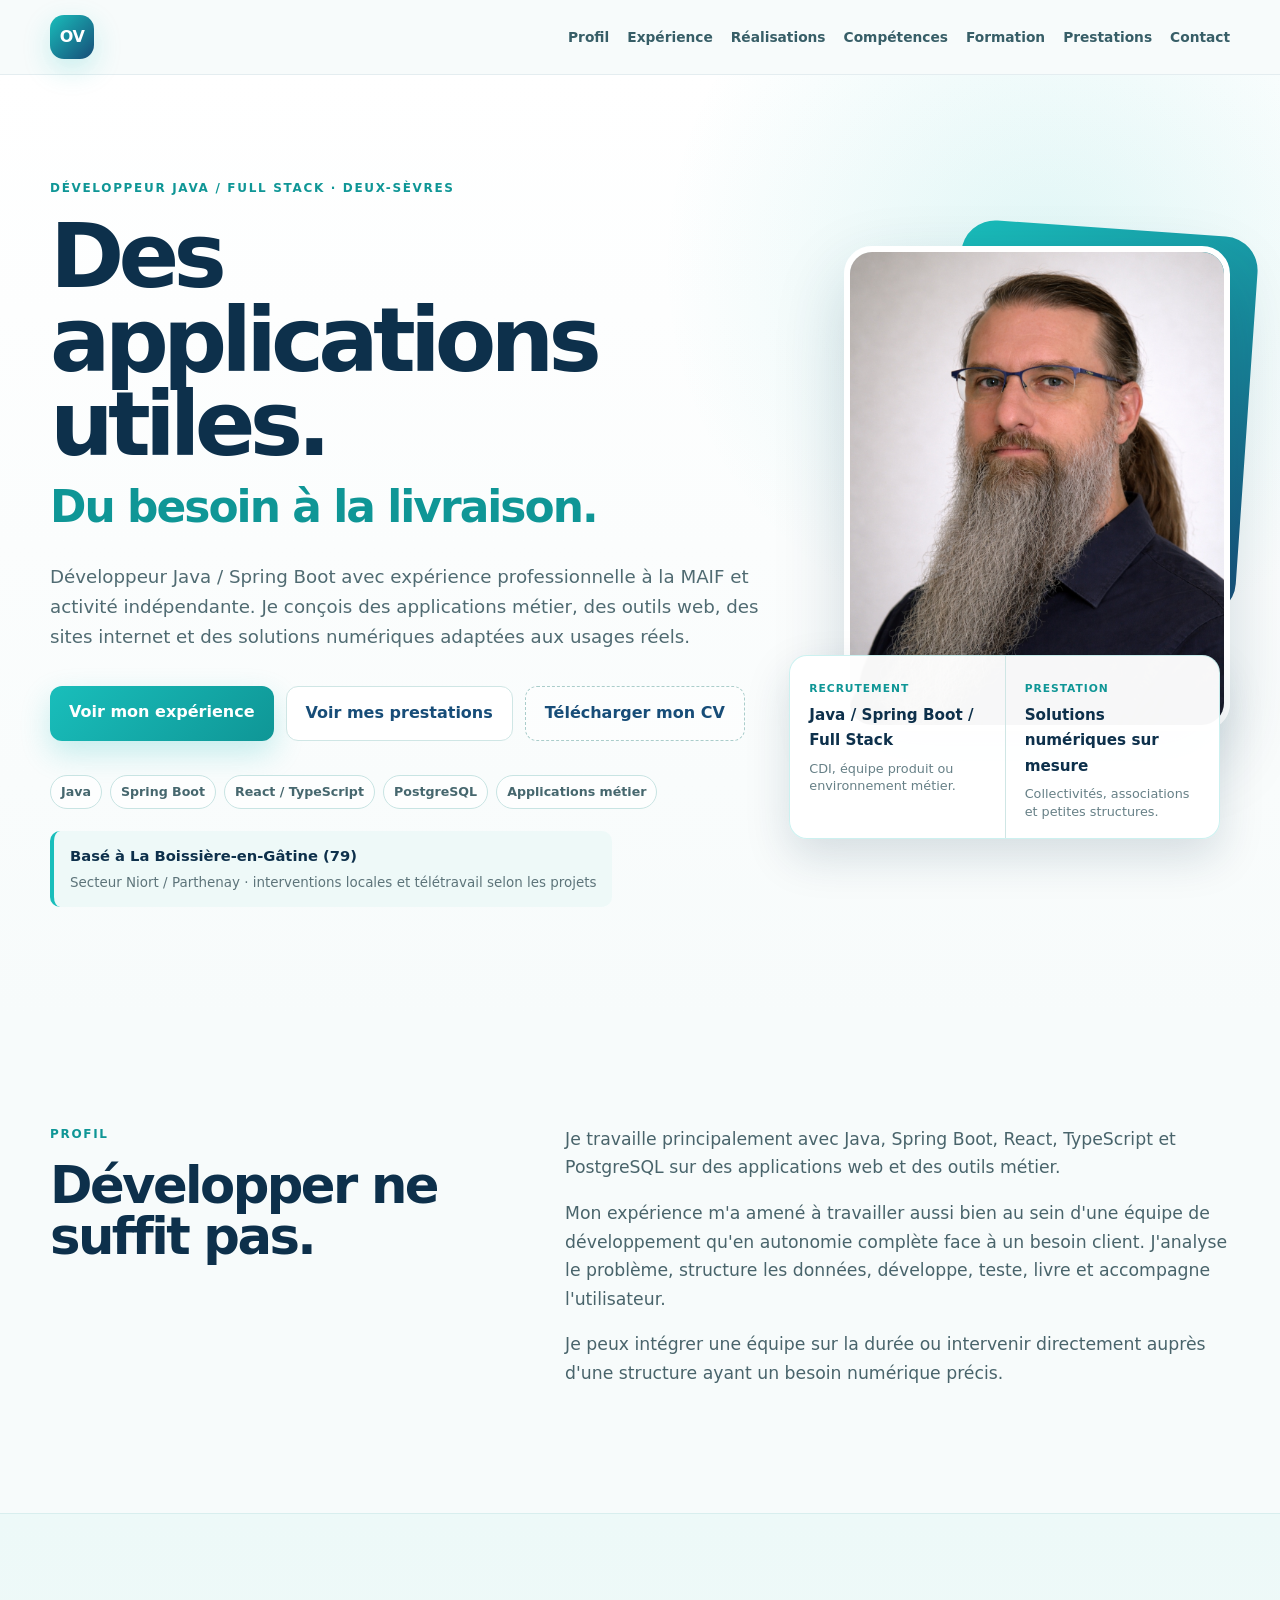
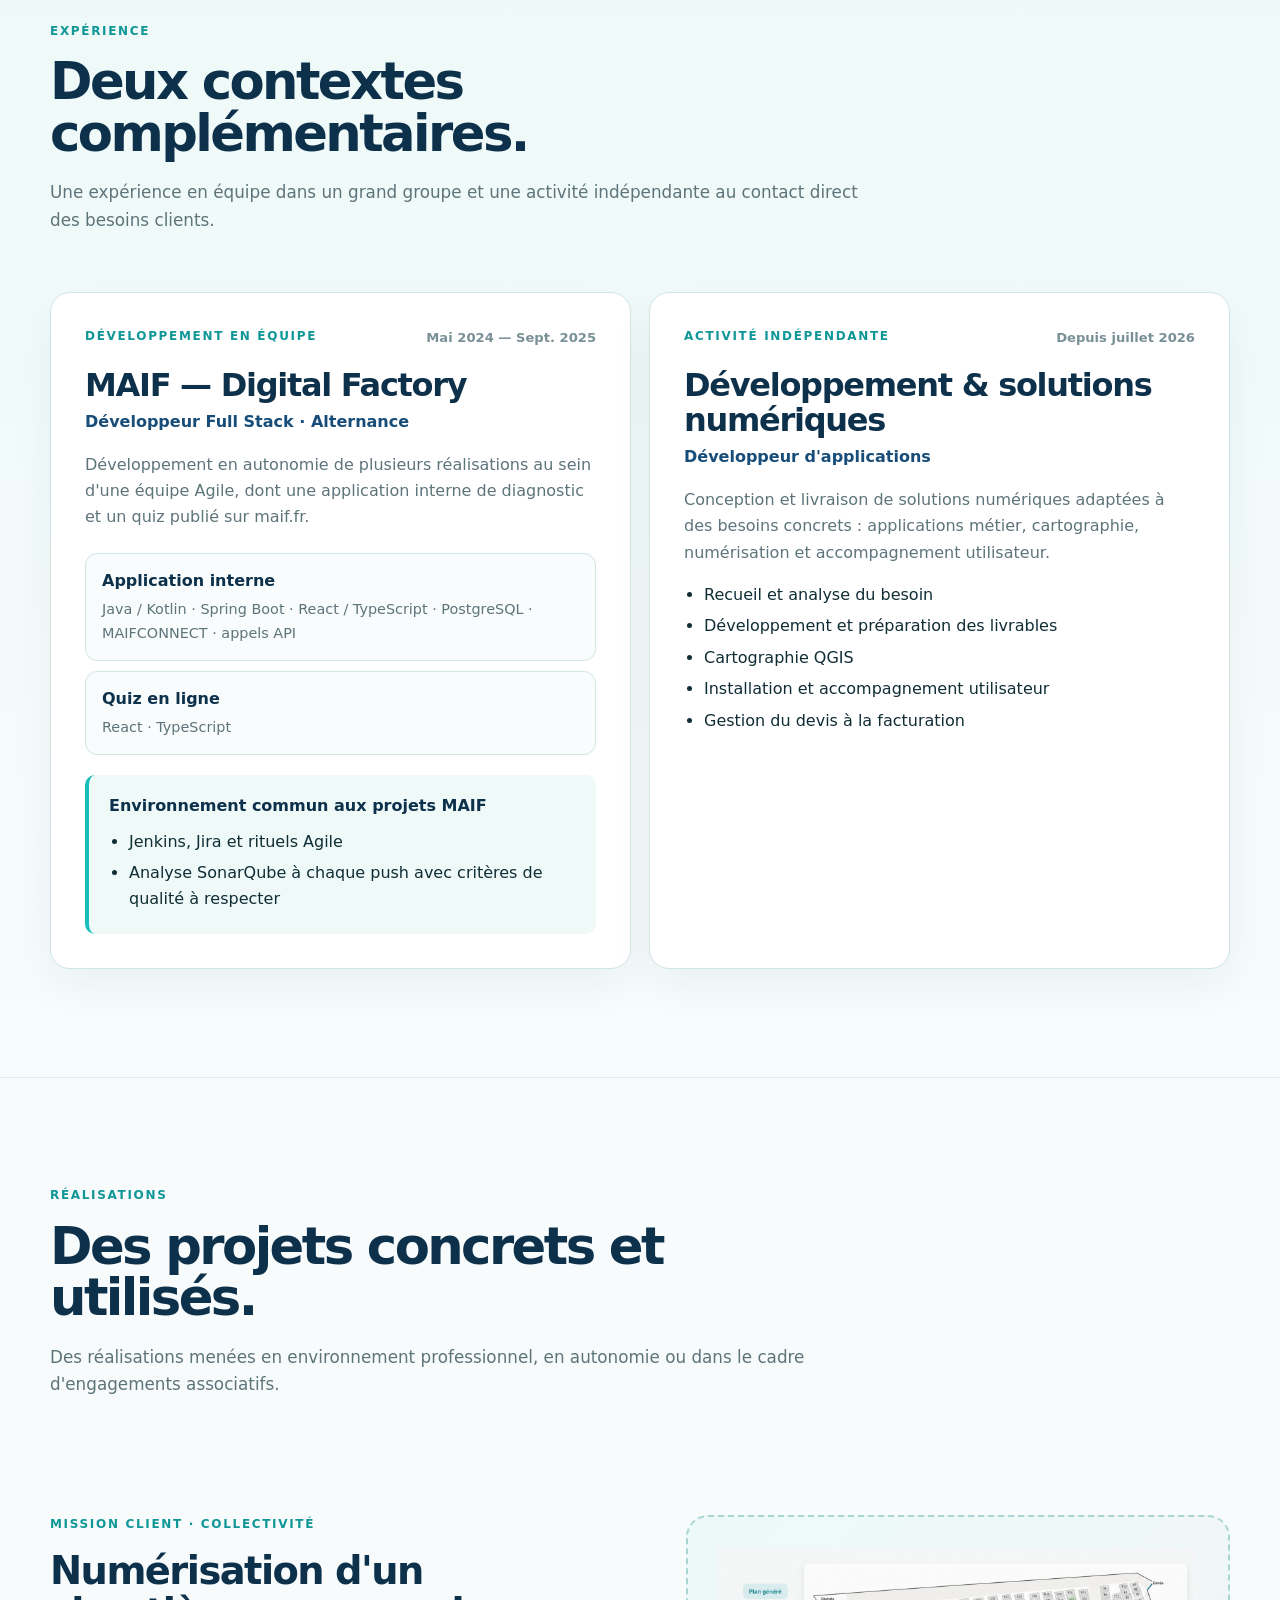
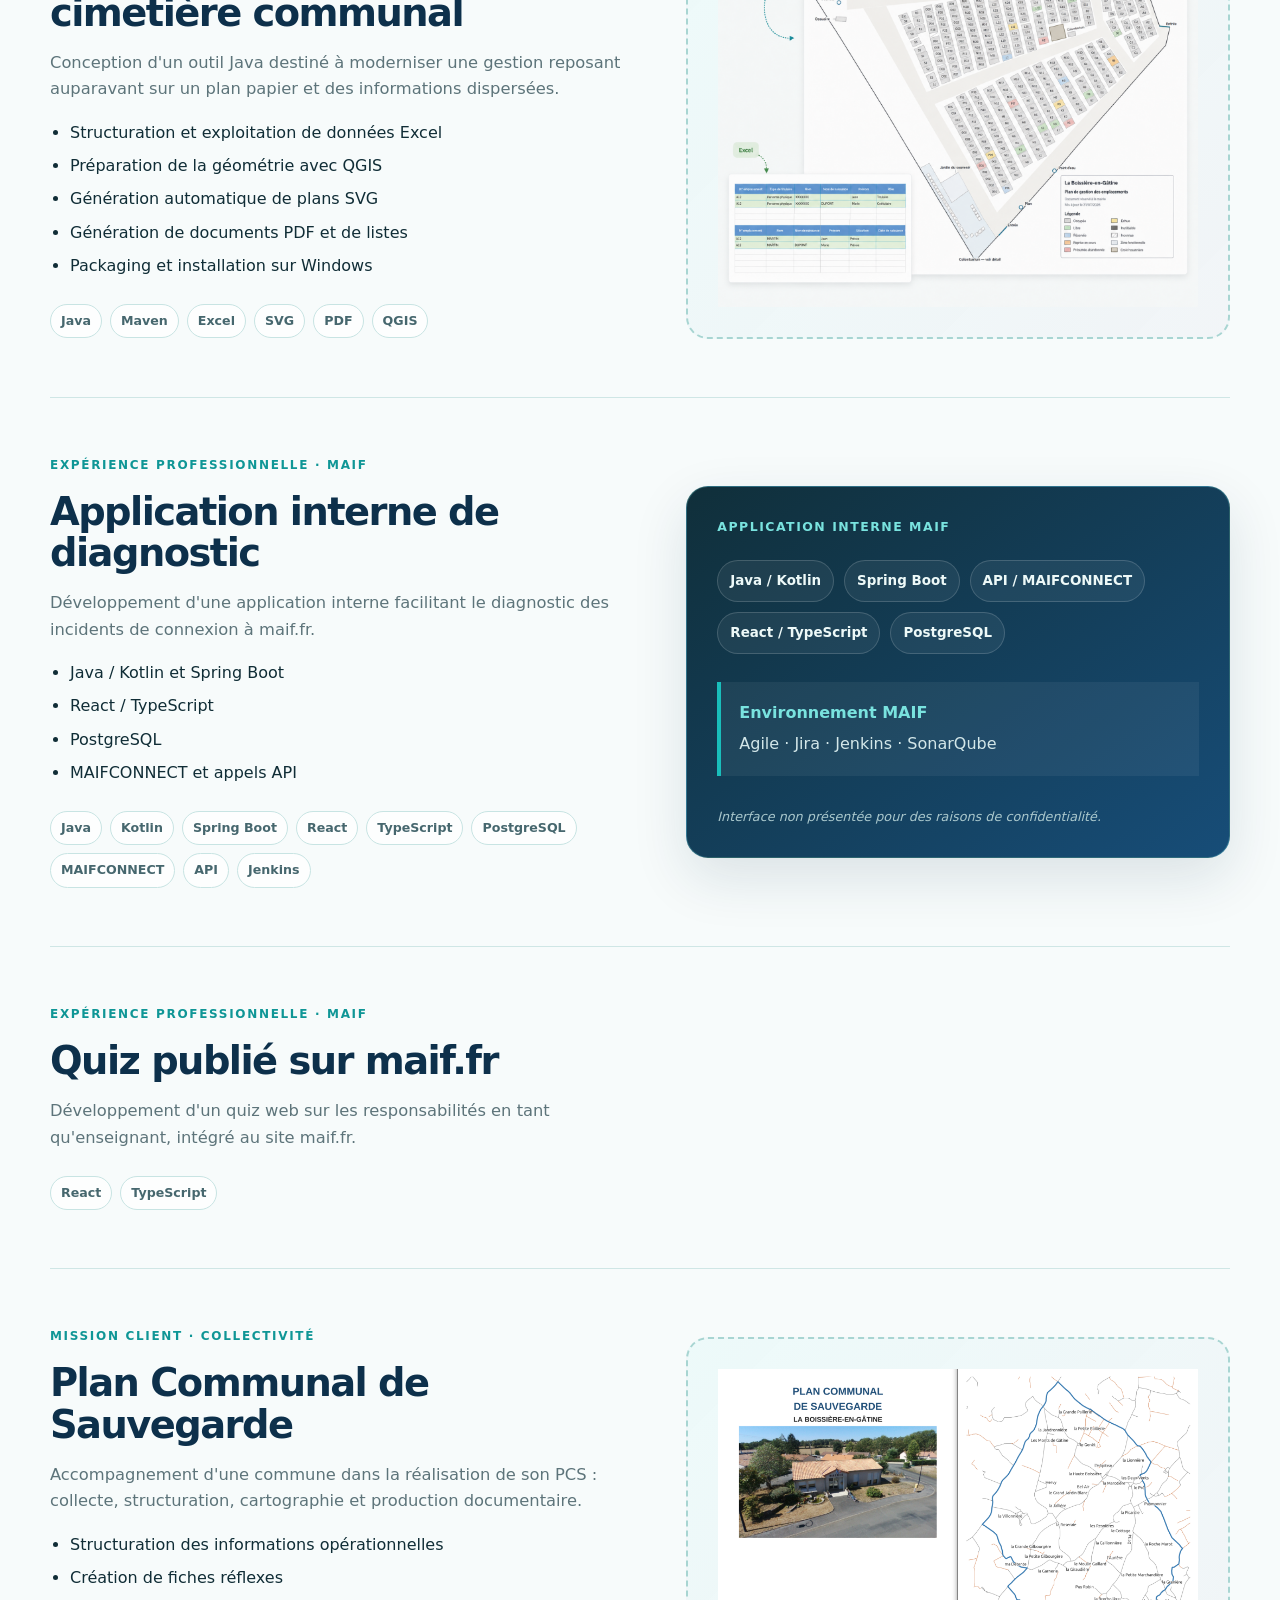
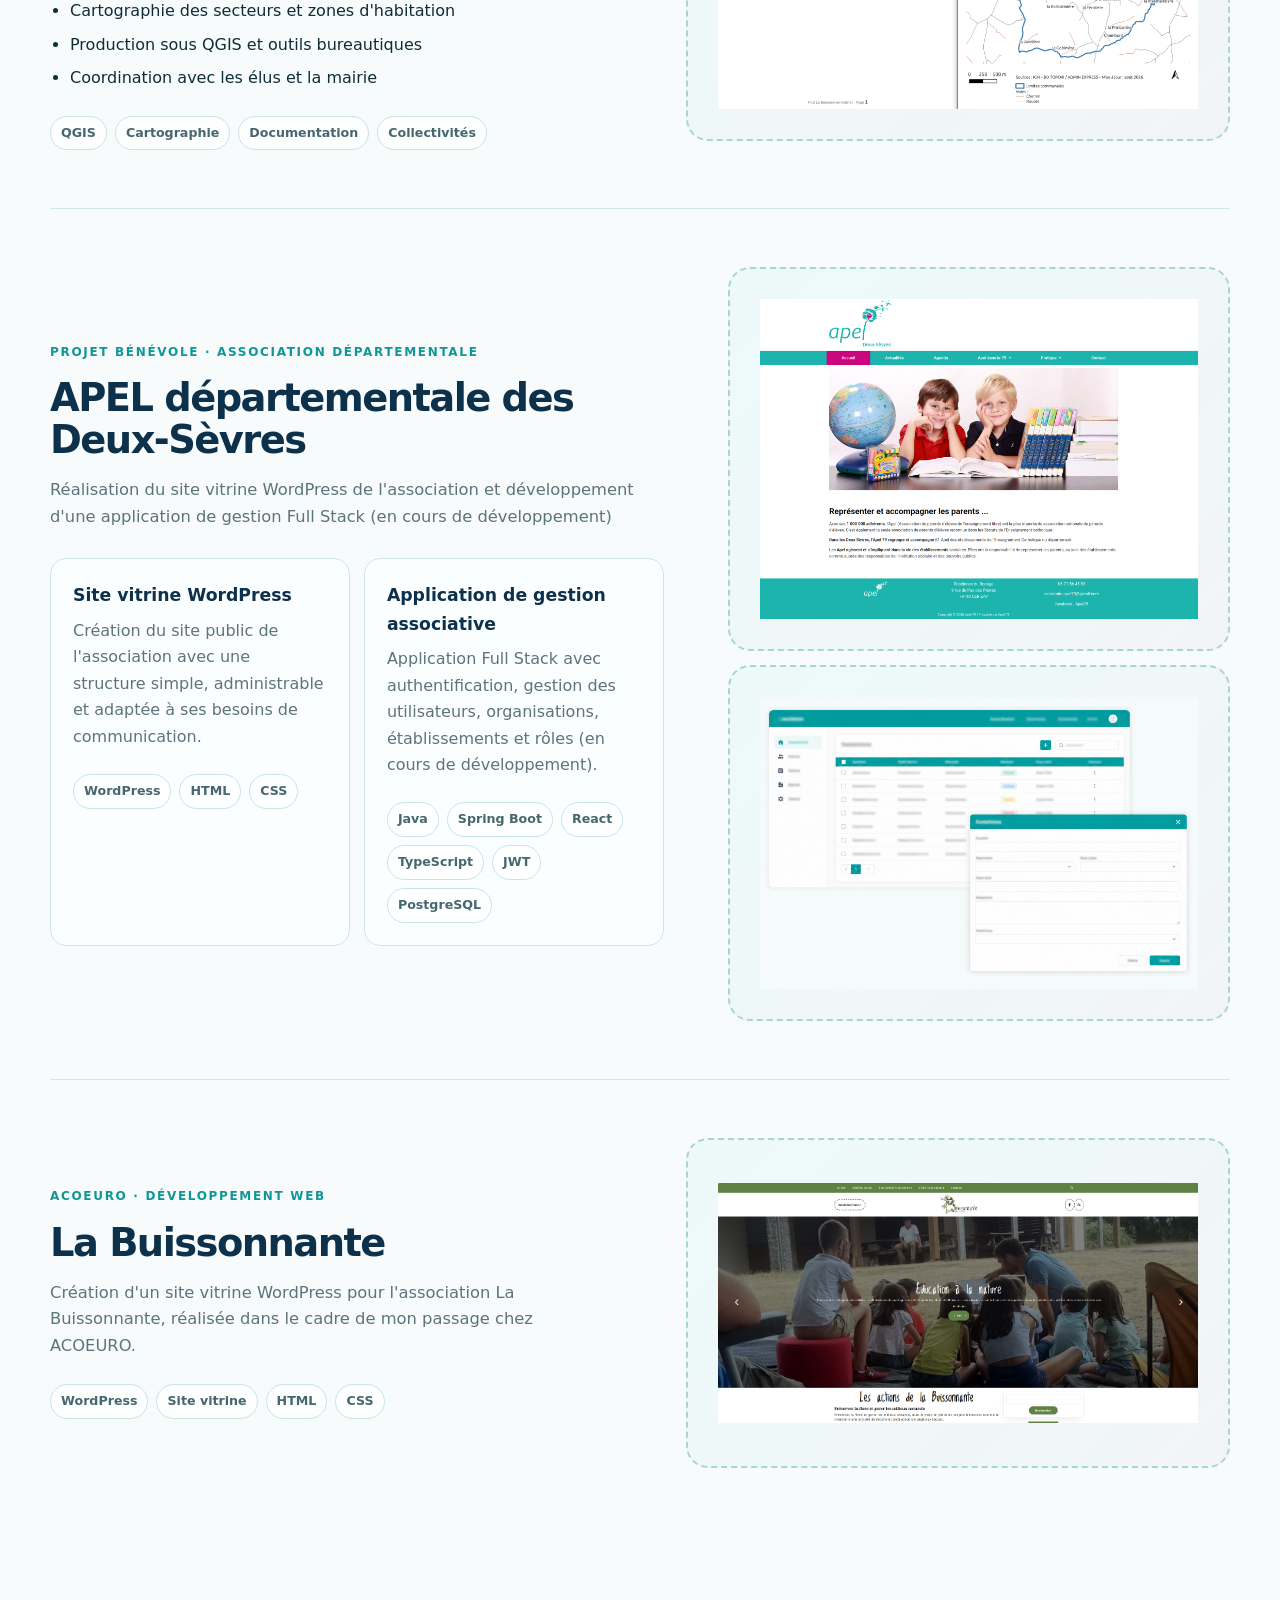
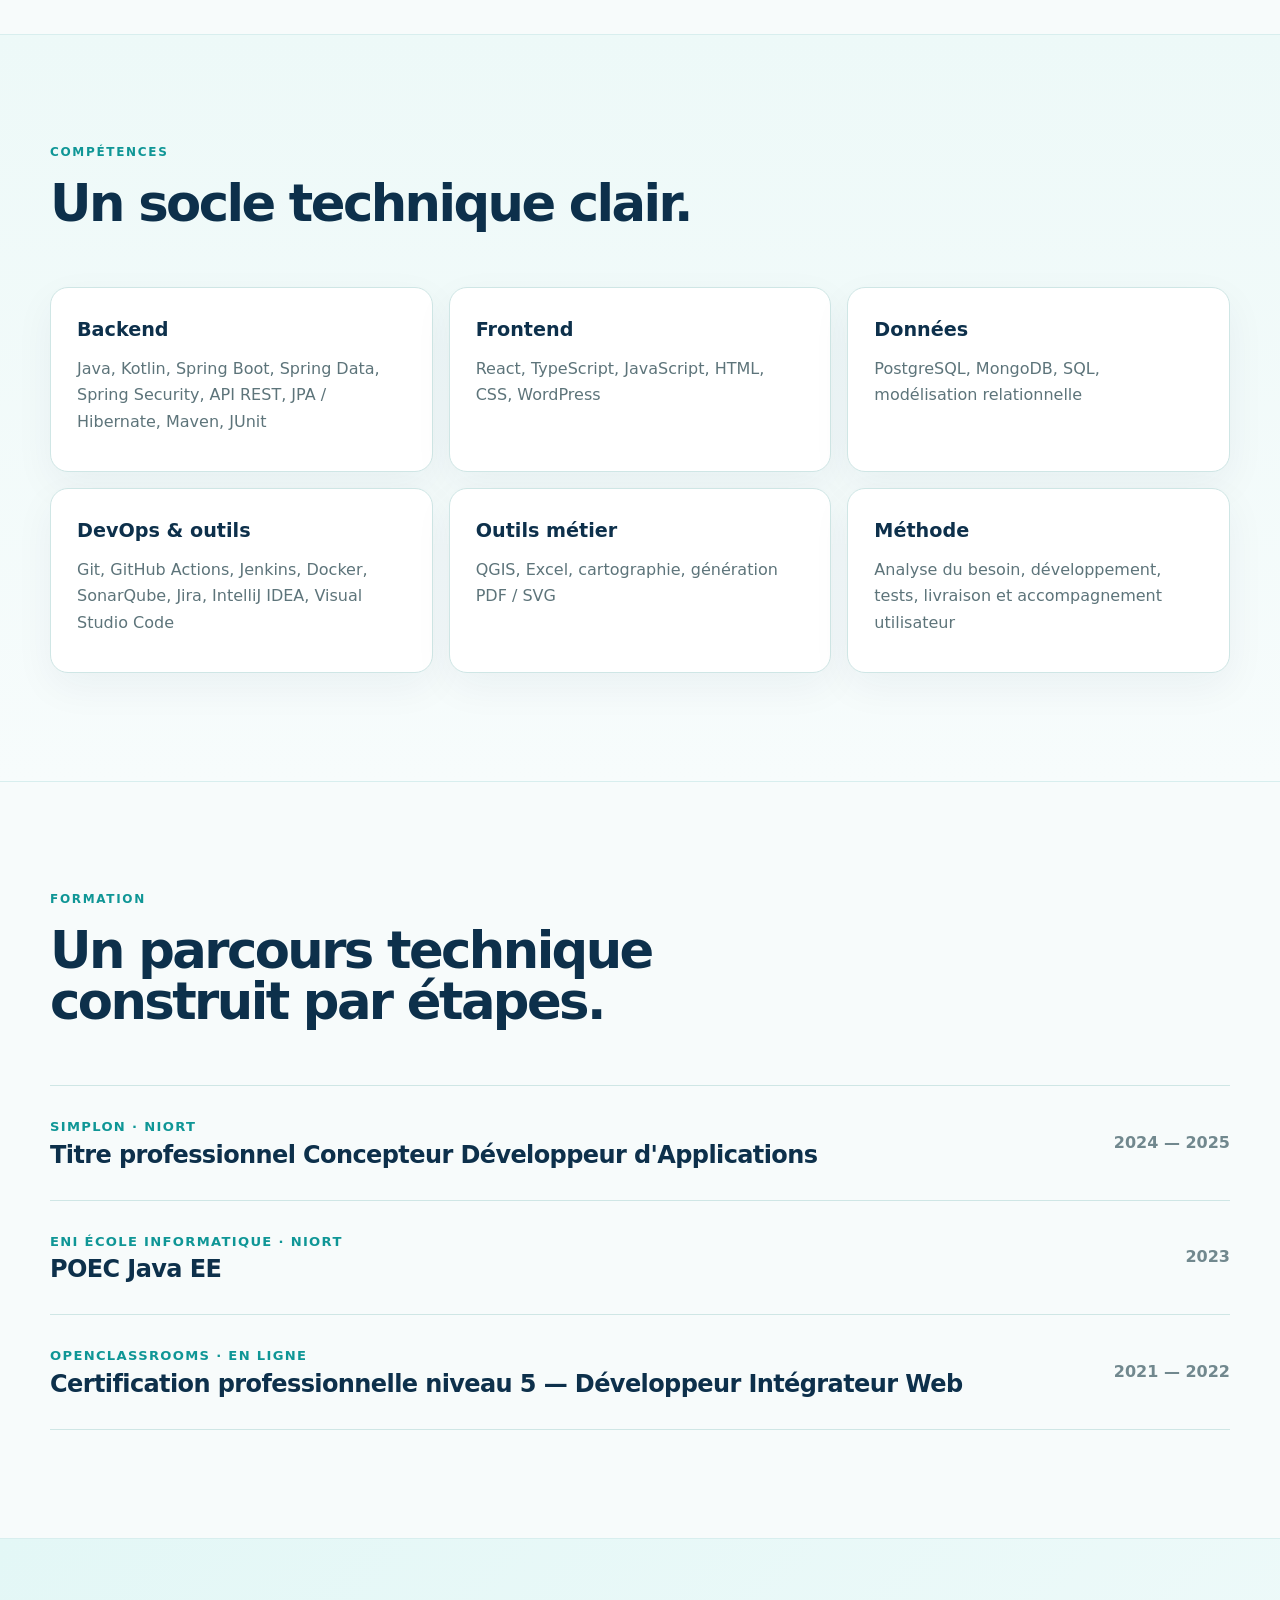
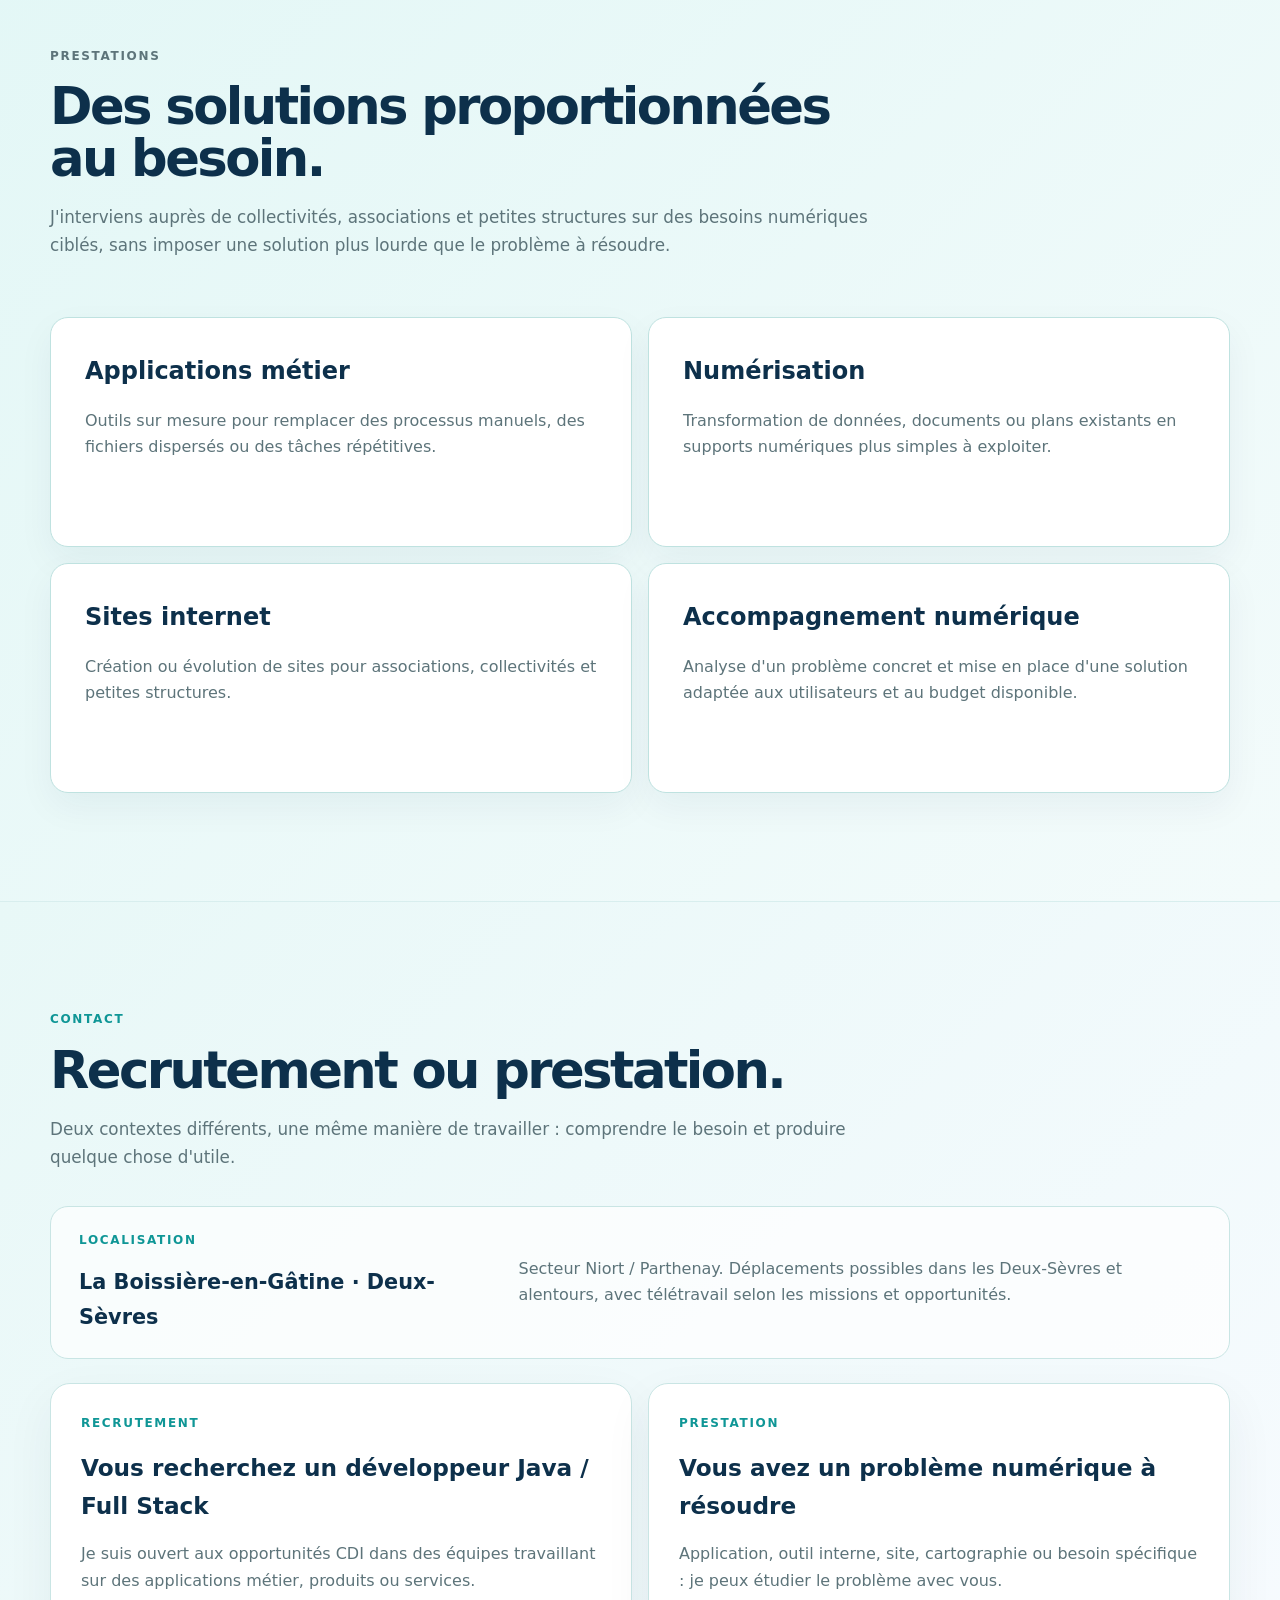
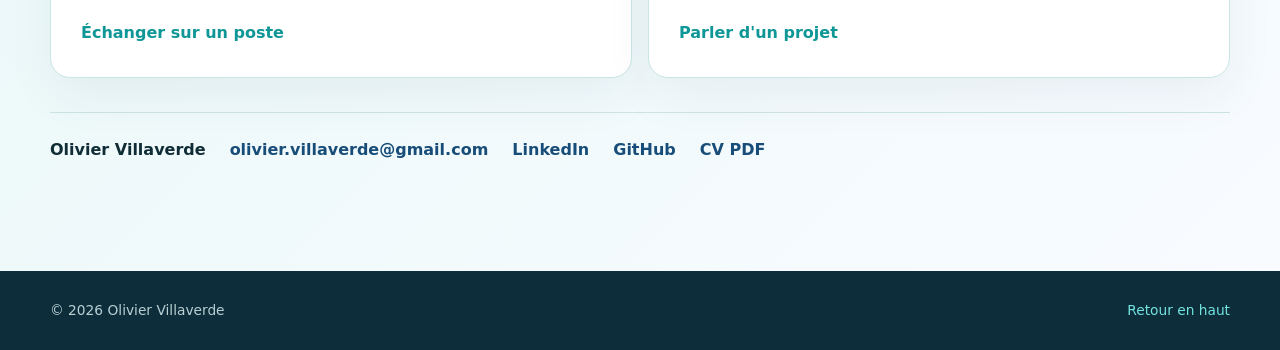
==== commit 2d952f18: "site v1" ====
--- a/index.html
+++ b/index.html
@@ -1,361 +1,609 @@
-<!DOCTYPE html>
+<!doctype html>
 <html lang="fr">
-<head>
-  <meta charset="UTF-8">
-  <meta name="viewport" content="width=device-width, initial-scale=1.0">
-  <meta name="description" content="Olivier Villaverde, développeur Java / Spring Boot / React. Expérience MAIF, applications métier, sites internet et prestations numériques.">
-  <title>Olivier Villaverde — Développeur Java / Full Stack</title>
-  <link rel="stylesheet" href="style.css">
-</head>
-<body>
-<header class="header">
-  <div class="container nav">
-    <a href="#accueil" class="brand" aria-label="Accueil">OV</a>
-    <nav aria-label="Navigation principale">
-      <a href="#profil">Profil</a>
-      <a href="#experience">Expérience</a>
-      <a href="#realisations">Réalisations</a>
-      <a href="#competences">Compétences</a>
-      <a href="#formation">Formation</a>
-      <a href="#prestations">Prestations</a>
-      <a href="#contact">Contact</a>
-    </nav>
-  </div>
-</header>
-
-<main>
-<section id="accueil" class="hero">
-  <div class="container hero-grid">
-    <div class="hero-copy">
-      <p class="eyebrow">Développeur Java / Full Stack · Deux-Sèvres</p>
-      <h1>Des applications utiles.<span>Du besoin à la livraison.</span></h1>
-      <p class="hero-text">
-        Développeur Java / Spring Boot avec expérience professionnelle à la MAIF
-        et activité indépendante. Je conçois des applications métier, des outils web,
-        des sites internet et des solutions numériques adaptées aux usages réels.
-      </p>
-      <div class="hero-actions">
-        <a href="#experience" class="button button-primary">Voir mon expérience</a>
-        <a href="#prestations" class="button button-secondary">Voir mes prestations</a>
-        <a href="cv-olivier-villaverde.pdf" class="button button-ghost" target="_blank" rel="noopener">Télécharger mon CV</a>
+  <head>
+    <meta charset="UTF-8" />
+    <meta name="viewport" content="width=device-width, initial-scale=1.0" />
+    <meta
+      name="description"
+      content="Olivier Villaverde, développeur Java / Spring Boot / React. Expérience MAIF, applications métier, sites internet et prestations numériques."
+    />
+    <title>Olivier Villaverde — Développeur Java / Full Stack</title>
+    <link rel="stylesheet" href="style.css" />
+  </head>
+  <body>
+    <header class="header">
+      <div class="container nav">
+        <a href="#accueil" class="brand" aria-label="Accueil">OV</a>
+        <nav aria-label="Navigation principale">
+          <a href="#profil">Profil</a>
+          <a href="#experience">Expérience</a>
+          <a href="#realisations">Réalisations</a>
+          <a href="#competences">Compétences</a>
+          <a href="#formation">Formation</a>
+          <a href="#prestations">Prestations</a>
+          <a href="#contact">Contact</a>
+        </nav>
       </div>
-      <div class="hero-meta">
-        <span>Java</span><span>Spring Boot</span><span>React / TypeScript</span><span>PostgreSQL</span><span>Applications métier</span>
+    </header>
+
+    <main>
+      <section id="accueil" class="hero">
+        <div class="container hero-grid">
+          <div class="hero-copy">
+            <p class="eyebrow">Développeur Java / Full Stack · Deux-Sèvres</p>
+            <h1>
+              Des applications utiles.<span>Du besoin à la livraison.</span>
+            </h1>
+            <p class="hero-text">
+              Développeur Java / Spring Boot avec expérience professionnelle à
+              la MAIF et activité indépendante. Je conçois des applications
+              métier, des outils web, des sites internet et des solutions
+              numériques adaptées aux usages réels.
+            </p>
+            <div class="hero-actions">
+              <a href="#experience" class="button button-primary"
+                >Voir mon expérience</a
+              >
+              <a href="#prestations" class="button button-secondary"
+                >Voir mes prestations</a
+              >
+              <a
+                href="cv-olivier-villaverde.pdf"
+                class="button button-ghost"
+                target="_blank"
+                rel="noopener"
+                >Télécharger mon CV</a
+              >
+            </div>
+            <div class="hero-meta">
+              <span>Java</span><span>Spring Boot</span
+              ><span>React / TypeScript</span><span>PostgreSQL</span
+              ><span>Applications métier</span>
+            </div>
+
+            <div class="location-strip">
+              <strong>Basé à La Boissière-en-Gâtine (79)</strong>
+              <span
+                >Secteur Niort / Parthenay · interventions locales et
+                télétravail selon les projets</span
+              >
+            </div>
+          </div>
+
+          <div class="portrait-wrap">
+            <div class="portrait-accent"></div>
+            <figure class="portrait-card">
+              <img
+                src="/img/olivier-villaverde.png"
+                alt="Portrait d'Olivier Villaverde"
+              />
+            </figure>
+            <div class="dual-card">
+              <div>
+                <span class="dual-label">Recrutement</span>
+                <strong>Java / Spring Boot / Full Stack</strong>
+                <p>CDI, équipe produit ou environnement métier.</p>
+              </div>
+              <div>
+                <span class="dual-label">Prestation</span>
+                <strong>Solutions numériques sur mesure</strong>
+                <p>Collectivités, associations et petites structures.</p>
+              </div>
+            </div>
+          </div>
+        </div>
+      </section>
+
+      <section id="profil" class="section">
+        <div class="container split">
+          <div>
+            <p class="section-kicker">Profil</p>
+            <h2>Développer ne suffit pas.</h2>
+          </div>
+          <div class="prose">
+            <p>
+              Je travaille principalement avec Java, Spring Boot, React,
+              TypeScript et PostgreSQL sur des applications web et des outils
+              métier.
+            </p>
+            <p>
+              Mon expérience m'a amené à travailler aussi bien au sein d'une
+              équipe de développement qu'en autonomie complète face à un besoin
+              client. J'analyse le problème, structure les données, développe,
+              teste, livre et accompagne l'utilisateur.
+            </p>
+            <p>
+              Je peux intégrer une équipe sur la durée ou intervenir directement
+              auprès d'une structure ayant un besoin numérique précis.
+            </p>
+          </div>
+        </div>
+      </section>
+
+      <section id="experience" class="section section-tinted">
+        <div class="container">
+          <div class="section-heading">
+            <p class="section-kicker">Expérience</p>
+            <h2>Deux contextes complémentaires.</h2>
+            <p>
+              Une expérience en équipe dans un grand groupe et une activité
+              indépendante au contact direct des besoins clients.
+            </p>
+          </div>
+
+          <div class="experience-grid">
+            <article class="experience-card">
+              <div class="experience-head">
+                <p class="experience-type">Développement en équipe</p>
+                <span>Mai 2024 — Sept. 2025</span>
+              </div>
+              <h3>MAIF — Digital Factory</h3>
+              <p class="experience-role">Développeur Full Stack · Alternance</p>
+              <p>
+                Développement en autonomie de plusieurs réalisations au sein
+                d'une équipe Agile, dont une application interne de diagnostic
+                et un quiz publié sur maif.fr.
+              </p>
+
+              <div class="maif-project-summary">
+                <div>
+                  <strong>Application interne</strong>
+                  <p>
+                    Java / Kotlin · Spring Boot · React / TypeScript ·
+                    PostgreSQL · MAIFCONNECT · appels API
+                  </p>
+                </div>
+                <div>
+                  <strong>Quiz en ligne</strong>
+                  <p>React · TypeScript</p>
+                </div>
+              </div>
+
+              <div class="shared-environment">
+                <strong>Environnement commun aux projets MAIF</strong>
+                <ul>
+                  <li>Jenkins, Jira et rituels Agile</li>
+                  <li>
+                    Analyse SonarQube à chaque push avec critères de qualité à
+                    respecter
+                  </li>
+                </ul>
+              </div>
+            </article>
+
+            <article class="experience-card">
+              <div class="experience-head">
+                <p class="experience-type">Activité indépendante</p>
+                <span>Depuis juillet 2026</span>
+              </div>
+              <h3>Développement & solutions numériques</h3>
+              <p class="experience-role">Développeur d'applications</p>
+              <p>
+                Conception et livraison de solutions numériques adaptées à des
+                besoins concrets : applications métier, cartographie,
+                numérisation et accompagnement utilisateur.
+              </p>
+              <ul>
+                <li>Recueil et analyse du besoin</li>
+                <li>Développement et préparation des livrables</li>
+                <li>Cartographie QGIS</li>
+                <li>Installation et accompagnement utilisateur</li>
+                <li>Gestion du devis à la facturation</li>
+              </ul>
+            </article>
+          </div>
+        </div>
+      </section>
+
+      <section id="realisations" class="section">
+        <div class="container">
+          <div class="section-heading">
+            <p class="section-kicker">Réalisations</p>
+            <h2>Des projets concrets et utilisés.</h2>
+            <p>
+              Des réalisations menées en environnement professionnel, en
+              autonomie ou dans le cadre d'engagements associatifs.
+            </p>
+          </div>
+
+          <article class="project">
+            <div class="project-content">
+              <p class="project-type">Mission client · Collectivité</p>
+              <h3>Numérisation d'un cimetière communal</h3>
+              <p>
+                Conception d'un outil Java destiné à moderniser une gestion
+                reposant auparavant sur un plan papier et des informations
+                dispersées.
+              </p>
+              <ul class="project-points">
+                <li>Structuration et exploitation de données Excel</li>
+                <li>Préparation de la géométrie avec QGIS</li>
+                <li>Génération automatique de plans SVG</li>
+                <li>Génération de documents PDF et de listes</li>
+                <li>Packaging et installation sur Windows</li>
+              </ul>
+              <div class="tags">
+                <span>Java</span><span>Maven</span><span>Excel</span
+                ><span>SVG</span><span>PDF</span><span>QGIS</span>
+              </div>
+            </div>
+            <div class="screenshot-placeholder">
+              <div>
+                <img
+                  src="/img/cimetiere.png"
+                  alt="image illustrant la carte du cimetière et un tableur"
+                />
+              </div>
+            </div>
+          </article>
+
+          <article class="project">
+            <div class="project-content">
+              <p class="project-type">Expérience professionnelle · MAIF</p>
+              <h3>Application interne de diagnostic</h3>
+              <p>
+                Développement d'une application interne facilitant le diagnostic
+                des incidents de connexion à maif.fr.
+              </p>
+              <ul class="project-points">
+                <li>Java / Kotlin et Spring Boot</li>
+                <li>React / TypeScript</li>
+                <li>PostgreSQL</li>
+                <li>MAIFCONNECT et appels API</li>
+              </ul>
+              <div class="tags">
+                <span>Java</span><span>Kotlin</span><span>Spring Boot</span
+                ><span>React</span><span>TypeScript</span><span>PostgreSQL</span
+                ><span>MAIFCONNECT</span><span>API</span><span>Jenkins</span>
+              </div>
+            </div>
+            <div class="tech-visual">
+              <p class="tech-visual-title">Application interne MAIF</p>
+              <div class="tech-flow">
+                <span>Java / Kotlin</span><span>Spring Boot</span
+                ><span>API / MAIFCONNECT</span><span>React / TypeScript</span
+                ><span>PostgreSQL</span>
+              </div>
+              <div class="tech-quality">
+                <strong>Environnement MAIF</strong>
+                <p>Agile · Jira · Jenkins · SonarQube</p>
+              </div>
+              <p class="confidentiality">
+                Interface non présentée pour des raisons de confidentialité.
+              </p>
+            </div>
+          </article>
+
+          <article class="project compact-project">
+            <div class="project-content">
+              <p class="project-type">Expérience professionnelle · MAIF</p>
+              <h3>Quiz publié sur maif.fr</h3>
+              <p>
+                Développement d'un quiz web sur les responsabilités en tant
+                qu'enseignant, intégré au site maif.fr.
+              </p>
+              <div class="tags"><span>React</span><span>TypeScript</span></div>
+            </div>
+          </article>
+
+          <article class="project">
+            <div class="project-content">
+              <p class="project-type">Mission client · Collectivité</p>
+              <h3>Plan Communal de Sauvegarde</h3>
+              <p>
+                Accompagnement d'une commune dans la réalisation de son PCS :
+                collecte, structuration, cartographie et production
+                documentaire.
+              </p>
+              <ul class="project-points">
+                <li>Structuration des informations opérationnelles</li>
+                <li>Création de fiches réflexes</li>
+                <li>Cartographie des secteurs et zones d'habitation</li>
+                <li>Production sous QGIS et outils bureautiques</li>
+                <li>Coordination avec les élus et la mairie</li>
+              </ul>
+              <div class="tags">
+                <span>QGIS</span><span>Cartographie</span
+                ><span>Documentation</span><span>Collectivités</span>
+              </div>
+            </div>
+            <div class="screenshot-placeholder">
+              <div>
+                <img
+                  src="/img/pcs.png"
+                  alt="page de garde du documment et exemple de carte"
+                />
+              </div>
+            </div>
+          </article>
+
+          <article class="project project-wide">
+            <div class="project-content">
+              <p class="project-type">
+                Projet bénévole · Association départementale
+              </p>
+              <h3>APEL départementale des Deux-Sèvres</h3>
+              <p>
+                Réalisation du site vitrine WordPress de l'association et
+                développement d'une application de gestion Full Stack (en cours
+                de développement)
+              </p>
+              <div class="subproject-grid">
+                <div class="subproject">
+                  <h4>Site vitrine WordPress</h4>
+                  <p>
+                    Création du site public de l'association avec une structure
+                    simple, administrable et adaptée à ses besoins de
+                    communication.
+                  </p>
+                  <div class="tags">
+                    <span>WordPress</span><span>HTML</span><span>CSS</span>
+                  </div>
+                </div>
+
+                <div class="subproject">
+                  <h4>Application de gestion associative</h4>
+                  <p>
+                    Application Full Stack avec authentification, gestion des
+                    utilisateurs, organisations, établissements et rôles (en
+                    cours de développement).
+                  </p>
+                  <div class="tags">
+                    <span>Java</span><span>Spring Boot</span><span>React</span
+                    ><span>TypeScript</span><span>JWT</span
+                    ><span>PostgreSQL</span>
+                  </div>
+                </div>
+              </div>
+            </div>
+
+            <div class="double-placeholder">
+              <div class="screenshot-placeholder">
+                <div>
+                  <img
+                    src="/img/apel79.png"
+                    alt="capture d'écran du site internet de l'apel départemental des Deux-Sèvres"
+                  />
+                </div>
+              </div>
+              <div class="screenshot-placeholder">
+                <div>
+                  <img
+                    src="/img/apel79_app.png"
+                    alt="Exemple d'écran illustrant l'application de gestion  de l'apel départemental des Deux-Sèvres"
+                  />
+                </div>
+              </div>
+            </div>
+          </article>
+
+          <article class="project">
+            <div class="project-content">
+              <p class="project-type">ACOEURO · Développement web</p>
+              <h3>La Buissonnante</h3>
+              <p>
+                Création d'un site vitrine WordPress pour l'association La
+                Buissonnante, réalisée dans le cadre de mon passage chez
+                ACOEURO.
+              </p>
+              <div class="tags">
+                <span>WordPress</span><span>Site vitrine</span><span>HTML</span
+                ><span>CSS</span>
+              </div>
+            </div>
+            <div class="screenshot-placeholder">
+              <div>
+                <img
+                  src="/img/la-buissonnante.png"
+                  alt="Capture d'écran du site internet de la Buissonnante"
+                />
+              </div>
+            </div>
+          </article>
+        </div>
+      </section>
+
+      <section id="competences" class="section section-tinted">
+        <div class="container">
+          <div class="section-heading">
+            <p class="section-kicker">Compétences</p>
+            <h2>Un socle technique clair.</h2>
+          </div>
+          <div class="skills-grid">
+            <article class="skill-card">
+              <h3>Backend</h3>
+              <p>
+                Java, Kotlin, Spring Boot, Spring Data, Spring Security, API
+                REST, JPA / Hibernate, Maven, JUnit
+              </p>
+            </article>
+            <article class="skill-card">
+              <h3>Frontend</h3>
+              <p>React, TypeScript, JavaScript, HTML, CSS, WordPress</p>
+            </article>
+            <article class="skill-card">
+              <h3>Données</h3>
+              <p>PostgreSQL, MongoDB, SQL, modélisation relationnelle</p>
+            </article>
+            <article class="skill-card">
+              <h3>DevOps & outils</h3>
+              <p>
+                Git, GitHub Actions, Jenkins, Docker, SonarQube, Jira, IntelliJ
+                IDEA, Visual Studio Code
+              </p>
+            </article>
+            <article class="skill-card">
+              <h3>Outils métier</h3>
+              <p>QGIS, Excel, cartographie, génération PDF / SVG</p>
+            </article>
+            <article class="skill-card">
+              <h3>Méthode</h3>
+              <p>
+                Analyse du besoin, développement, tests, livraison et
+                accompagnement utilisateur
+              </p>
+            </article>
+          </div>
+        </div>
+      </section>
+
+      <section id="formation" class="section">
+        <div class="container">
+          <div class="section-heading">
+            <p class="section-kicker">Formation</p>
+            <h2>Un parcours technique construit par étapes.</h2>
+          </div>
+          <div class="formation-list">
+            <article class="formation-item">
+              <div>
+                <p class="formation-school">Simplon · Niort</p>
+                <h3>
+                  Titre professionnel Concepteur Développeur d'Applications
+                </h3>
+              </div>
+              <span>2024 — 2025</span>
+            </article>
+            <article class="formation-item">
+              <div>
+                <p class="formation-school">ENI École Informatique · Niort</p>
+                <h3>POEC Java EE</h3>
+              </div>
+              <span>2023</span>
+            </article>
+            <article class="formation-item">
+              <div>
+                <p class="formation-school">OpenClassrooms · En ligne</p>
+                <h3>
+                  Certification professionnelle niveau 5 — Développeur
+                  Intégrateur Web
+                </h3>
+              </div>
+              <span>2021 — 2022</span>
+            </article>
+          </div>
+        </div>
+      </section>
+
+      <section id="prestations" class="section section-tinted">
+        <div class="container">
+          <div class="section-heading">
+            <p class="section-kicker">Prestations</p>
+            <h2>Des solutions proportionnées au besoin.</h2>
+            <p>
+              J'interviens auprès de collectivités, associations et petites
+              structures sur des besoins numériques ciblés, sans imposer une
+              solution plus lourde que le problème à résoudre.
+            </p>
+          </div>
+          <div class="services-grid">
+            <article>
+              <h3>Applications métier</h3>
+              <p>
+                Outils sur mesure pour remplacer des processus manuels, des
+                fichiers dispersés ou des tâches répétitives.
+              </p>
+            </article>
+            <article>
+              <h3>Numérisation</h3>
+              <p>
+                Transformation de données, documents ou plans existants en
+                supports numériques plus simples à exploiter.
+              </p>
+            </article>
+            <article>
+              <h3>Sites internet</h3>
+              <p>
+                Création ou évolution de sites pour associations, collectivités
+                et petites structures.
+              </p>
+            </article>
+            <article>
+              <h3>Accompagnement numérique</h3>
+              <p>
+                Analyse d'un problème concret et mise en place d'une solution
+                adaptée aux utilisateurs et au budget disponible.
+              </p>
+            </article>
+          </div>
+        </div>
+      </section>
+
+      <section id="contact" class="section contact-section">
+        <div class="container">
+          <div class="section-heading contact-heading">
+            <p class="section-kicker">Contact</p>
+            <h2>Recrutement ou prestation.</h2>
+            <p>
+              Deux contextes différents, une même manière de travailler :
+              comprendre le besoin et produire quelque chose d'utile.
+            </p>
+          </div>
+          <div class="location-card">
+            <div>
+              <p class="contact-type">Localisation</p>
+              <h3>La Boissière-en-Gâtine · Deux-Sèvres</h3>
+            </div>
+            <p>
+              Secteur Niort / Parthenay. Déplacements possibles dans les
+              Deux-Sèvres et alentours, avec télétravail selon les missions et
+              opportunités.
+            </p>
+          </div>
+
+          <div class="contact-options">
+            <article class="contact-option">
+              <p class="contact-type">Recrutement</p>
+              <h3>Vous recherchez un développeur Java / Full Stack</h3>
+              <p>
+                Je suis ouvert aux opportunités CDI dans des équipes travaillant
+                sur des applications métier, produits ou services.
+              </p>
+              <a href="mailto:olivier.villaverde@gmail.com"
+                >Échanger sur un poste</a
+              >
+            </article>
+            <article class="contact-option">
+              <p class="contact-type">Prestation</p>
+              <h3>Vous avez un problème numérique à résoudre</h3>
+              <p>
+                Application, outil interne, site, cartographie ou besoin
+                spécifique : je peux étudier le problème avec vous.
+              </p>
+              <a href="mailto:olivier.villaverde@gmail.com"
+                >Parler d'un projet</a
+              >
+            </article>
+          </div>
+          <div class="contact-links">
+            <strong>Olivier Villaverde</strong>
+            <a href="mailto:olivier.villaverde@gmail.com"
+              >olivier.villaverde@gmail.com</a
+            >
+            <a
+              href="https://www.linkedin.com/in/olivier-villaverde/"
+              target="_blank"
+              rel="noopener"
+              >LinkedIn</a
+            >
+            <a href="https://github.com/ovslash" target="_blank" rel="noopener"
+              >GitHub</a
+            >
+            <a
+              href="/doc/cv_olivier_villaverde.pdf"
+              target="_blank"
+              rel="noopener"
+              >CV PDF</a
+            >
+          </div>
+        </div>
+      </section>
+    </main>
+
+    <footer class="footer">
+      <div class="container footer-content">
+        <p>© 2026 Olivier Villaverde</p>
+        <a href="#accueil">Retour en haut</a>
       </div>
-
-      <div class="location-strip">
-        <strong>Basé à La Boissière-en-Gâtine (79)</strong>
-        <span>Secteur Niort / Parthenay · interventions locales et télétravail selon les projets</span>
-      </div>
-    </div>
-
-    <div class="portrait-wrap">
-      <div class="portrait-accent"></div>
-      <figure class="portrait-card">
-        <img src="olivier-villaverde.png" alt="Portrait d'Olivier Villaverde">
-      </figure>
-      <div class="dual-card">
-        <div>
-          <span class="dual-label">Recrutement</span>
-          <strong>Java / Spring Boot / Full Stack</strong>
-          <p>CDI, équipe produit ou environnement métier.</p>
-        </div>
-        <div>
-          <span class="dual-label">Prestation</span>
-          <strong>Solutions numériques sur mesure</strong>
-          <p>Collectivités, associations et petites structures.</p>
-        </div>
-      </div>
-    </div>
-  </div>
-</section>
-
-<section id="profil" class="section">
-  <div class="container split">
-    <div>
-      <p class="section-kicker">Profil</p>
-      <h2>Développer ne suffit pas.</h2>
-    </div>
-    <div class="prose">
-      <p>Je travaille principalement avec Java, Spring Boot, React, TypeScript et PostgreSQL sur des applications web et des outils métier.</p>
-      <p>Mon expérience m'a amené à travailler aussi bien au sein d'une équipe de développement qu'en autonomie complète face à un besoin client. J'analyse le problème, structure les données, développe, teste, livre et accompagne l'utilisateur.</p>
-      <p>Je peux intégrer une équipe sur la durée ou intervenir directement auprès d'une structure ayant un besoin numérique précis.</p>
-    </div>
-  </div>
-</section>
-
-<section id="experience" class="section section-tinted">
-  <div class="container">
-    <div class="section-heading">
-      <p class="section-kicker">Expérience</p>
-      <h2>Deux contextes complémentaires.</h2>
-      <p>Une expérience en équipe dans un grand groupe et une activité indépendante au contact direct des besoins clients.</p>
-    </div>
-
-    <div class="experience-grid">
-      <article class="experience-card">
-        <div class="experience-head">
-          <p class="experience-type">Développement en équipe</p>
-          <span>Mai 2024 — Sept. 2025</span>
-        </div>
-        <h3>MAIF — Digital Factory</h3>
-        <p class="experience-role">Développeur Full Stack · Alternance</p>
-        <p>
-          Développement en autonomie de plusieurs réalisations au sein d'une équipe Agile,
-          dont une application interne de diagnostic et un quiz publié sur maif.fr.
-        </p>
-
-        <div class="maif-project-summary">
-          <div>
-            <strong>Application interne</strong>
-            <p>Java / Kotlin · Spring Boot · React / TypeScript · PostgreSQL · MAIFCONNECT · appels API</p>
-          </div>
-          <div>
-            <strong>Quiz en ligne</strong>
-            <p>React · TypeScript</p>
-          </div>
-        </div>
-
-        <div class="shared-environment">
-          <strong>Environnement commun aux projets MAIF</strong>
-          <ul>
-            <li>Jenkins, Jira et rituels Agile</li>
-            <li>Analyse SonarQube à chaque push avec critères de qualité à respecter</li>
-          </ul>
-        </div>
-      </article>
-
-      <article class="experience-card">
-        <div class="experience-head">
-          <p class="experience-type">Activité indépendante</p>
-          <span>Depuis juillet 2026</span>
-        </div>
-        <h3>Développement & solutions numériques</h3>
-        <p class="experience-role">Développeur d'applications</p>
-        <p>Conception et livraison de solutions numériques adaptées à des besoins concrets : applications métier, cartographie, numérisation et accompagnement utilisateur.</p>
-        <ul>
-          <li>Recueil et analyse du besoin</li>
-          <li>Développement et préparation des livrables</li>
-          <li>Cartographie QGIS</li>
-          <li>Installation et accompagnement utilisateur</li>
-          <li>Gestion du devis à la facturation</li>
-        </ul>
-      </article>
-    </div>
-  </div>
-</section>
-
-<section id="realisations" class="section">
-  <div class="container">
-    <div class="section-heading">
-      <p class="section-kicker">Réalisations</p>
-      <h2>Des projets concrets et utilisés.</h2>
-      <p>Des réalisations menées en environnement professionnel, en autonomie ou dans le cadre d'engagements associatifs.</p>
-    </div>
-
-    <article class="project">
-      <div class="project-content">
-        <p class="project-type">Mission client · Collectivité</p>
-        <h3>Numérisation d'un cimetière communal</h3>
-        <p>Conception d'un outil Java destiné à moderniser une gestion reposant auparavant sur un plan papier et des informations dispersées.</p>
-        <ul class="project-points">
-          <li>Structuration et exploitation de données Excel</li>
-          <li>Préparation de la géométrie avec QGIS</li>
-          <li>Génération automatique de plans SVG</li>
-          <li>Génération de documents PDF et de listes</li>
-          <li>Packaging et installation sur Windows</li>
-        </ul>
-        <div class="tags"><span>Java</span><span>Maven</span><span>Excel</span><span>SVG</span><span>PDF</span><span>QGIS</span></div>
-      </div>
-      <div class="screenshot-placeholder"><div><strong>Capture à ajouter</strong><span>Application / plan du cimetière</span></div></div>
-    </article>
-
-    <article class="project">
-      <div class="project-content">
-        <p class="project-type">Expérience professionnelle · MAIF</p>
-        <h3>Application interne de diagnostic</h3>
-        <p>Développement d'une application interne facilitant le diagnostic des incidents de connexion à maif.fr.</p>
-        <ul class="project-points">
-          <li>Java / Kotlin et Spring Boot</li>
-          <li>React / TypeScript</li>
-          <li>PostgreSQL</li>
-          <li>MAIFCONNECT et appels API</li>
-        </ul>
-        <div class="tags"><span>Java</span><span>Kotlin</span><span>Spring Boot</span><span>React</span><span>TypeScript</span><span>PostgreSQL</span><span>MAIFCONNECT</span><span>API</span><span>Jenkins</span></div>
-      </div>
-      <div class="tech-visual">
-        <p class="tech-visual-title">Application interne MAIF</p>
-        <div class="tech-flow">
-          <span>Java / Kotlin</span><span>Spring Boot</span><span>API / MAIFCONNECT</span><span>React / TypeScript</span><span>PostgreSQL</span>
-        </div>
-        <div class="tech-quality">
-          <strong>Environnement MAIF</strong>
-          <p>Agile · Jira · Jenkins · SonarQube</p>
-        </div>
-        <p class="confidentiality">Interface non présentée pour des raisons de confidentialité.</p>
-      </div>
-    </article>
-
-    <article class="project compact-project">
-      <div class="project-content">
-        <p class="project-type">Expérience professionnelle · MAIF</p>
-        <h3>Quiz publié sur maif.fr</h3>
-        <p>Développement d'un quiz web sur les responsabilités en tant qu'enseignant, intégré au site maif.fr.</p>
-        <div class="tags"><span>React</span><span>TypeScript</span></div>
-      </div>
-    </article>
-
-    <article class="project">
-      <div class="project-content">
-        <p class="project-type">Mission client · Collectivité</p>
-        <h3>Plan Communal de Sauvegarde</h3>
-        <p>Accompagnement d'une commune dans la réalisation de son PCS : collecte, structuration, cartographie et production documentaire.</p>
-        <ul class="project-points">
-          <li>Structuration des informations opérationnelles</li>
-          <li>Création de fiches réflexes</li>
-          <li>Cartographie des secteurs et zones d'habitation</li>
-          <li>Production sous QGIS et outils bureautiques</li>
-          <li>Coordination avec les élus et la mairie</li>
-        </ul>
-        <div class="tags"><span>QGIS</span><span>Cartographie</span><span>Documentation</span><span>Collectivités</span></div>
-      </div>
-      <div class="screenshot-placeholder"><div><strong>Capture à ajouter</strong><span>Carte QGIS ou page du PCS</span></div></div>
-    </article>
-
-    <article class="project project-wide">
-      <div class="project-content">
-        <p class="project-type">Projet bénévole · Association départementale</p>
-        <h3>APEL départementale des Deux-Sèvres</h3>
-        <p>Réalisation du site vitrine WordPress de l'association et développement d'une application de gestion Full Stack actuellement en cours de production.</p>
-
-        <div class="subproject-grid">
-          <div class="subproject">
-            <h4>Site vitrine WordPress</h4>
-            <p>Création du site public de l'association avec une structure simple, administrable et adaptée à ses besoins de communication.</p>
-            <div class="tags"><span>WordPress</span><span>HTML</span><span>CSS</span></div>
-          </div>
-
-          <div class="subproject">
-            <h4>Application de gestion Apel79</h4>
-            <p>Application Full Stack avec authentification, gestion des utilisateurs, organisations, établissements et rôles.</p>
-            <div class="tags"><span>Java</span><span>Spring Boot</span><span>React</span><span>TypeScript</span><span>JWT</span><span>PostgreSQL</span></div>
-          </div>
-        </div>
-      </div>
-
-      <div class="double-placeholder">
-        <div class="screenshot-placeholder"><div><strong>Capture à ajouter</strong><span>Site WordPress APEL79</span></div></div>
-        <div class="screenshot-placeholder"><div><strong>Capture à ajouter</strong><span>Application de gestion Apel79</span></div></div>
-      </div>
-    </article>
-
-    <article class="project">
-      <div class="project-content">
-        <p class="project-type">ACOEURO · Développement web</p>
-        <h3>La Buissonnante</h3>
-        <p>Création d'un site vitrine WordPress pour l'association La Buissonnante, réalisée dans le cadre de mon passage chez ACOEURO.</p>
-        <div class="tags"><span>WordPress</span><span>Site vitrine</span><span>HTML</span><span>CSS</span></div>
-      </div>
-      <div class="screenshot-placeholder"><div><strong>Capture à ajouter</strong><span>Site La Buissonnante</span></div></div>
-    </article>
-  </div>
-</section>
-
-<section id="competences" class="section section-tinted">
-  <div class="container">
-    <div class="section-heading">
-      <p class="section-kicker">Compétences</p>
-      <h2>Un socle technique clair.</h2>
-    </div>
-    <div class="skills-grid">
-      <article class="skill-card"><h3>Backend</h3><p>Java, Kotlin, Spring Boot, Spring Data, Spring Security, API REST, JPA / Hibernate, Maven, JUnit</p></article>
-      <article class="skill-card"><h3>Frontend</h3><p>React, TypeScript, JavaScript, HTML, CSS, WordPress</p></article>
-      <article class="skill-card"><h3>Données</h3><p>PostgreSQL, MongoDB, SQL, modélisation relationnelle</p></article>
-      <article class="skill-card"><h3>DevOps & outils</h3><p>Git, GitHub Actions, Jenkins, Docker, SonarQube, Jira, IntelliJ IDEA, Visual Studio Code</p></article>
-      <article class="skill-card"><h3>Outils métier</h3><p>QGIS, Excel, cartographie, génération PDF / SVG</p></article>
-      <article class="skill-card"><h3>Méthode</h3><p>Analyse du besoin, développement, tests, livraison et accompagnement utilisateur</p></article>
-    </div>
-  </div>
-</section>
-
-<section id="formation" class="section">
-  <div class="container">
-    <div class="section-heading">
-      <p class="section-kicker">Formation</p>
-      <h2>Un parcours technique construit par étapes.</h2>
-    </div>
-    <div class="formation-list">
-      <article class="formation-item"><div><p class="formation-school">Simplon · Niort</p><h3>Titre professionnel Concepteur Développeur d'Applications</h3></div><span>2024 — 2025</span></article>
-      <article class="formation-item"><div><p class="formation-school">ENI École Informatique · Niort</p><h3>POEC Java EE</h3></div><span>2023</span></article>
-      <article class="formation-item"><div><p class="formation-school">OpenClassrooms · En ligne</p><h3>Certification professionnelle niveau 5 — Développeur Intégrateur Web</h3></div><span>2021 — 2022</span></article>
-    </div>
-  </div>
-</section>
-
-<section id="prestations" class="section section-dark">
-  <div class="container">
-    <div class="section-heading">
-      <p class="section-kicker">Prestations</p>
-      <h2>Des solutions proportionnées au besoin.</h2>
-      <p>J'interviens auprès de collectivités, associations et petites structures sur des besoins numériques ciblés, sans imposer une solution plus lourde que le problème à résoudre.</p>
-    </div>
-    <div class="services-grid">
-      <article><h3>Applications métier</h3><p>Outils sur mesure pour remplacer des processus manuels, des fichiers dispersés ou des tâches répétitives.</p></article>
-      <article><h3>Numérisation</h3><p>Transformation de données, documents ou plans existants en supports numériques plus simples à exploiter.</p></article>
-      <article><h3>Sites internet</h3><p>Création ou évolution de sites pour associations, collectivités et petites structures.</p></article>
-      <article><h3>Accompagnement numérique</h3><p>Analyse d'un problème concret et mise en place d'une solution adaptée aux utilisateurs et au budget disponible.</p></article>
-    </div>
-  </div>
-</section>
-
-<section id="contact" class="section contact-section">
-  <div class="container">
-    <div class="section-heading contact-heading">
-      <p class="section-kicker">Contact</p>
-      <h2>Recrutement ou prestation.</h2>
-      <p>Deux contextes différents, une même manière de travailler : comprendre le besoin et produire quelque chose d'utile.</p>
-    </div>
-    <div class="location-card">
-      <div>
-        <p class="contact-type">Localisation</p>
-        <h3>La Boissière-en-Gâtine · Deux-Sèvres</h3>
-      </div>
-      <p>
-        Secteur Niort / Parthenay. Déplacements possibles dans les Deux-Sèvres
-        et alentours, avec télétravail selon les missions et opportunités.
-      </p>
-    </div>
-
-    <div class="contact-options">
-      <article class="contact-option">
-        <p class="contact-type">Recrutement</p>
-        <h3>Vous recherchez un développeur Java / Full Stack</h3>
-        <p>Je suis ouvert aux opportunités CDI dans des équipes travaillant sur des applications métier, produits ou services.</p>
-        <a href="mailto:olivier.villaverde@gmail.com">Échanger sur un poste</a>
-      </article>
-      <article class="contact-option">
-        <p class="contact-type">Prestation</p>
-        <h3>Vous avez un problème numérique à résoudre</h3>
-        <p>Application, outil interne, site, cartographie ou besoin spécifique : je peux étudier le problème avec vous.</p>
-        <a href="mailto:olivier.villaverde@gmail.com">Parler d'un projet</a>
-      </article>
-    </div>
-    <div class="contact-links">
-      <strong>Olivier Villaverde</strong>
-      <a href="mailto:olivier.villaverde@gmail.com">olivier.villaverde@gmail.com</a>
-      <a href="https://www.linkedin.com/in/olivier-villaverde/" target="_blank" rel="noopener">LinkedIn</a>
-      <a href="https://github.com/ovslash" target="_blank" rel="noopener">GitHub</a>
-      <a href="cv-olivier-villaverde.pdf" target="_blank" rel="noopener">CV PDF</a>
-    </div>
-  </div>
-</section>
-</main>
-
-<footer class="footer">
-  <div class="container footer-content">
-    <p>© 2026 Olivier Villaverde</p>
-    <a href="#accueil">Retour en haut</a>
-  </div>
-</footer>
-</body>
-</html>+    </footer>
+  </body>
+</html>
--- a/style.css
+++ b/style.css
@@ -99,10 +99,46 @@
 .formation-school{margin:0;color:var(--turquoise-dark);font-size:.82rem;text-transform:uppercase;letter-spacing:.10em;font-weight:850}
 .formation-item>span{color:#71888e;font-weight:750;white-space:nowrap}
 
-.services-grid{display:grid;grid-template-columns:repeat(2,1fr);gap:14px}
-.services-grid article{min-height:230px;padding:34px;border:1px solid rgba(115,227,223,.16);border-radius:18px;background:rgba(255,255,255,.045)}
-.services-grid h3{margin:0 0 12px;font-size:1.5rem}
-.services-grid p{color:#c0d4d8}
+#prestations {
+  background: linear-gradient(135deg, #e3f7f6 0%, #f3fbfb 100%);
+}
+
+#prestations .section-kicker {
+  color: var(--turquoise-dark);
+}
+
+#prestations .section-heading h2 {
+  color: var(--blue-dark);
+}
+
+#prestations .section-heading p {
+  color: var(--muted);
+}
+
+.services-grid {
+  display: grid;
+  grid-template-columns: repeat(2, 1fr);
+  gap: 16px;
+}
+
+.services-grid article {
+  min-height: 230px;
+  padding: 34px;
+  border: 1px solid #bfe2e0;
+  border-radius: 18px;
+  background: #ffffff;
+  box-shadow: 0 14px 36px rgba(13, 48, 75, 0.05);
+}
+
+.services-grid h3 {
+  margin: 0 0 12px;
+  color: var(--blue-dark);
+  font-size: 1.5rem;
+}
+
+.services-grid p {
+  color: var(--muted);
+}
 
 .contact-section{background:linear-gradient(135deg,#e8f8f7,#f8fbff)}
 .contact-heading{margin-bottom:34px}
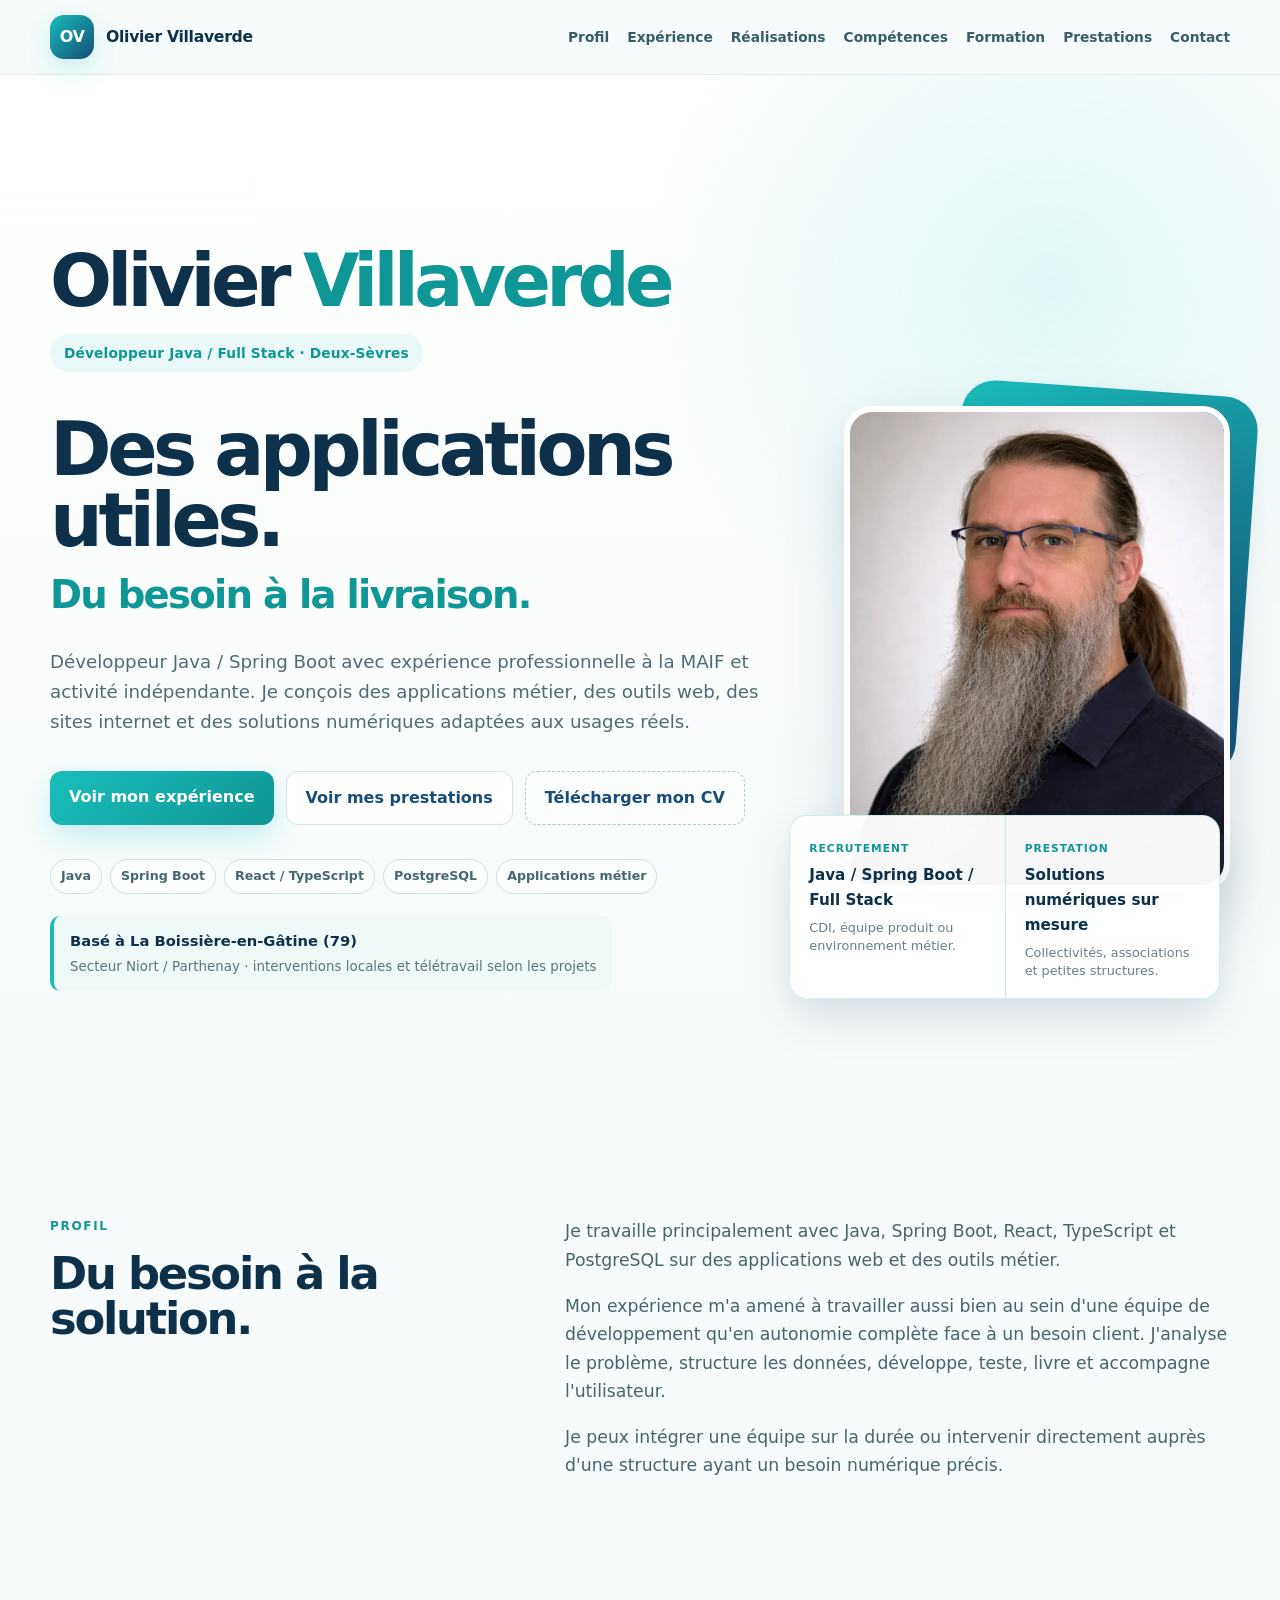
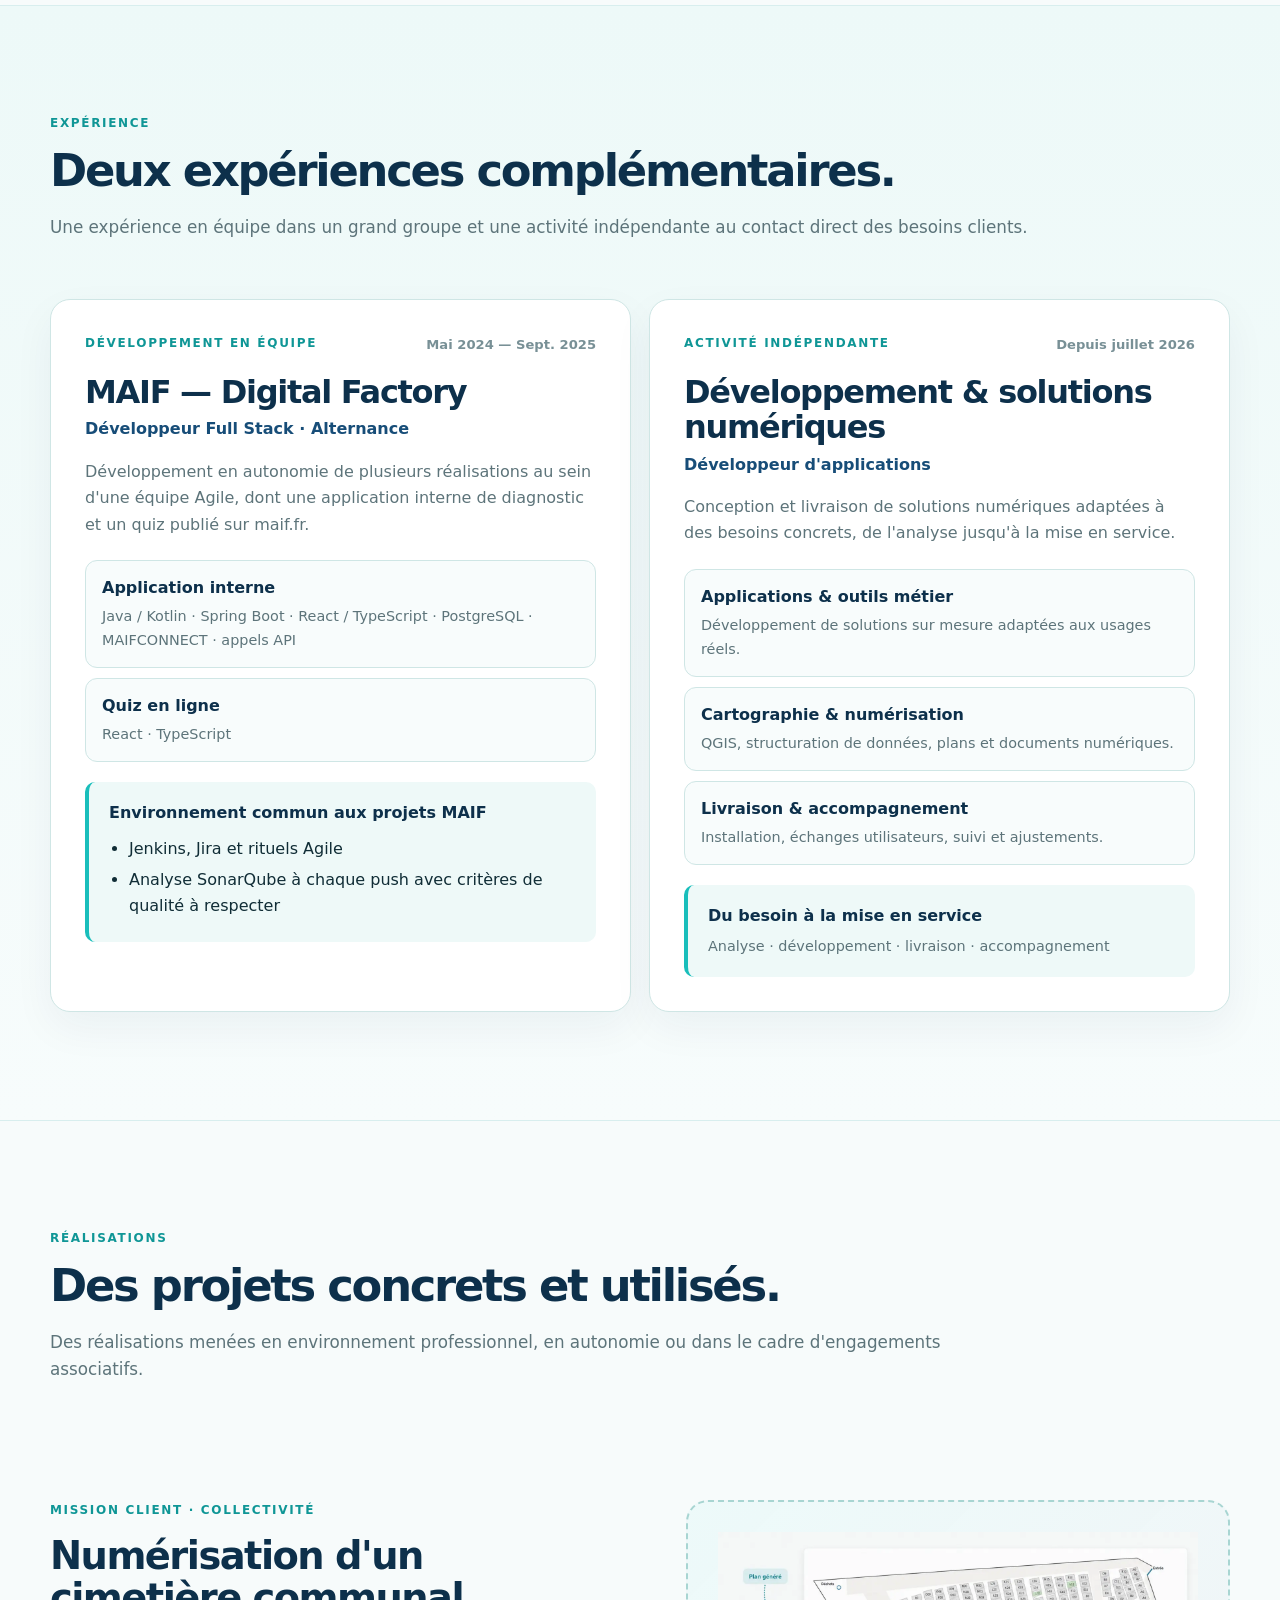
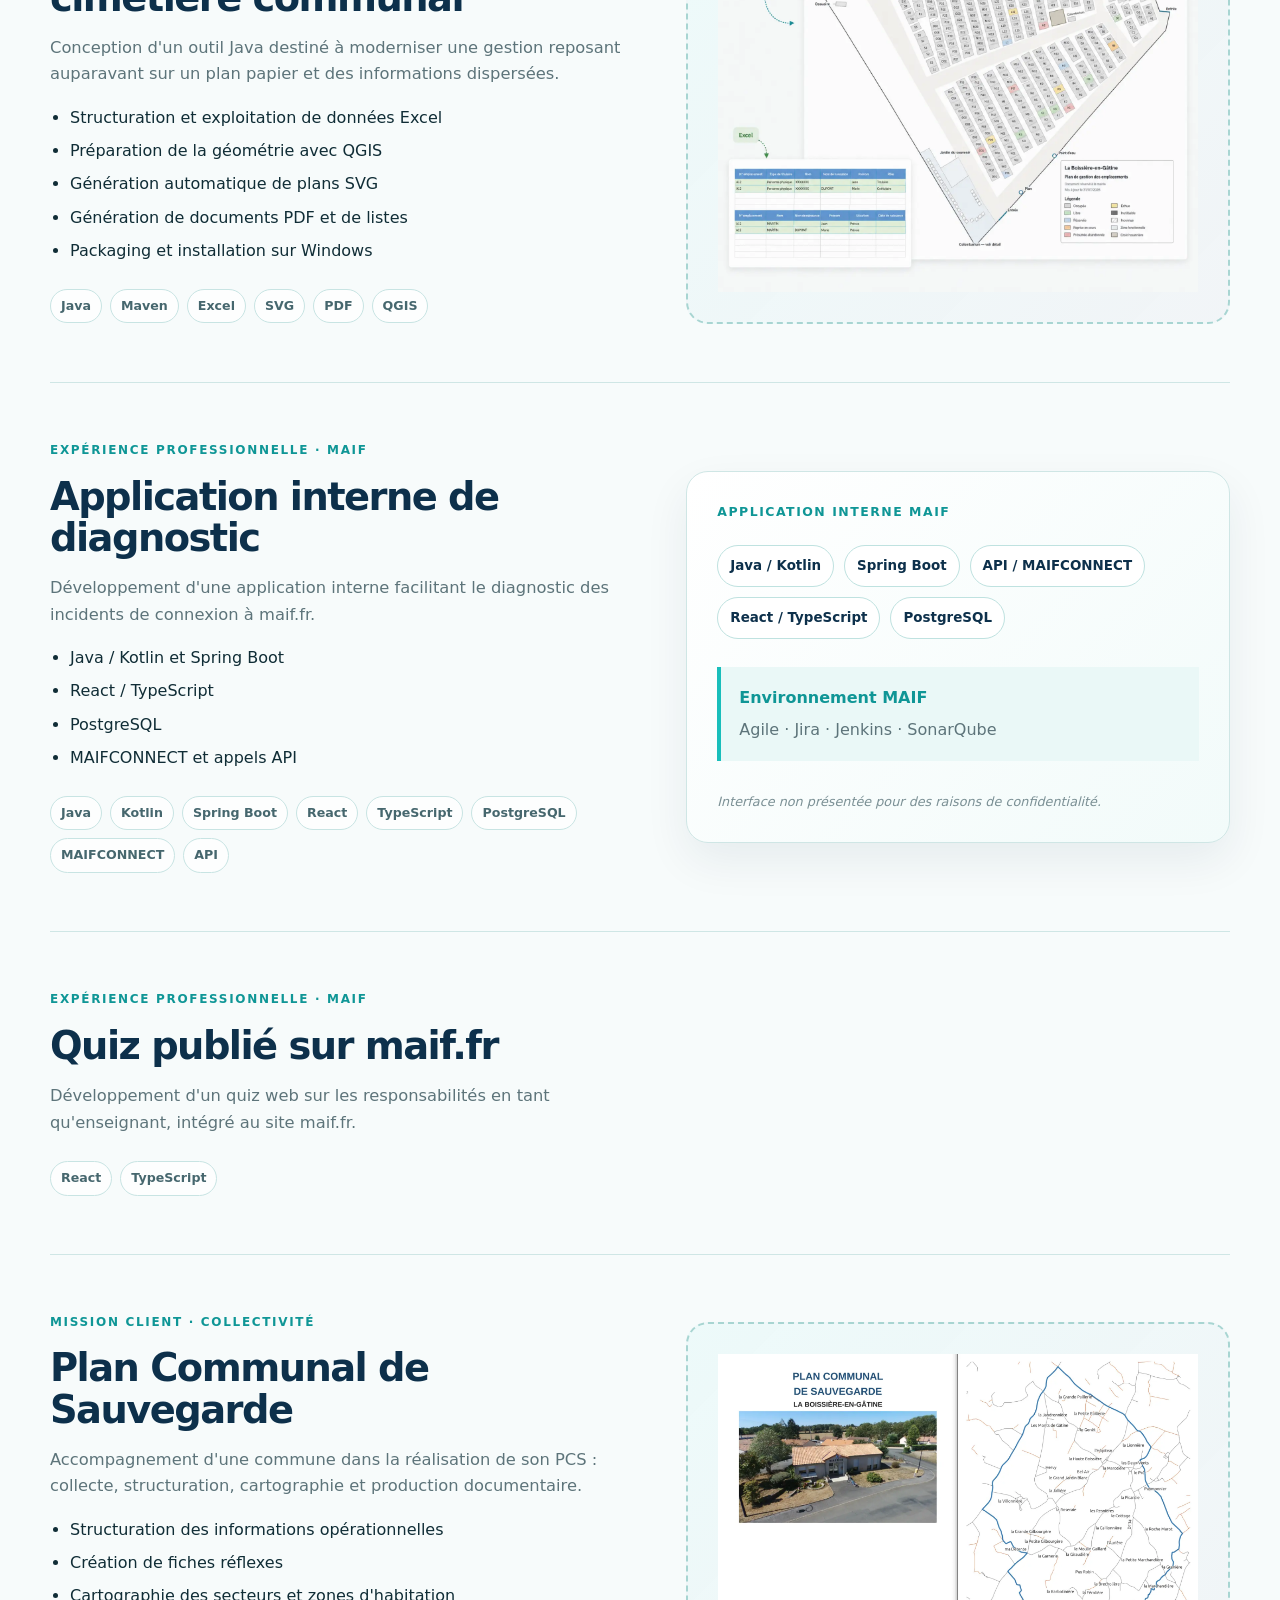
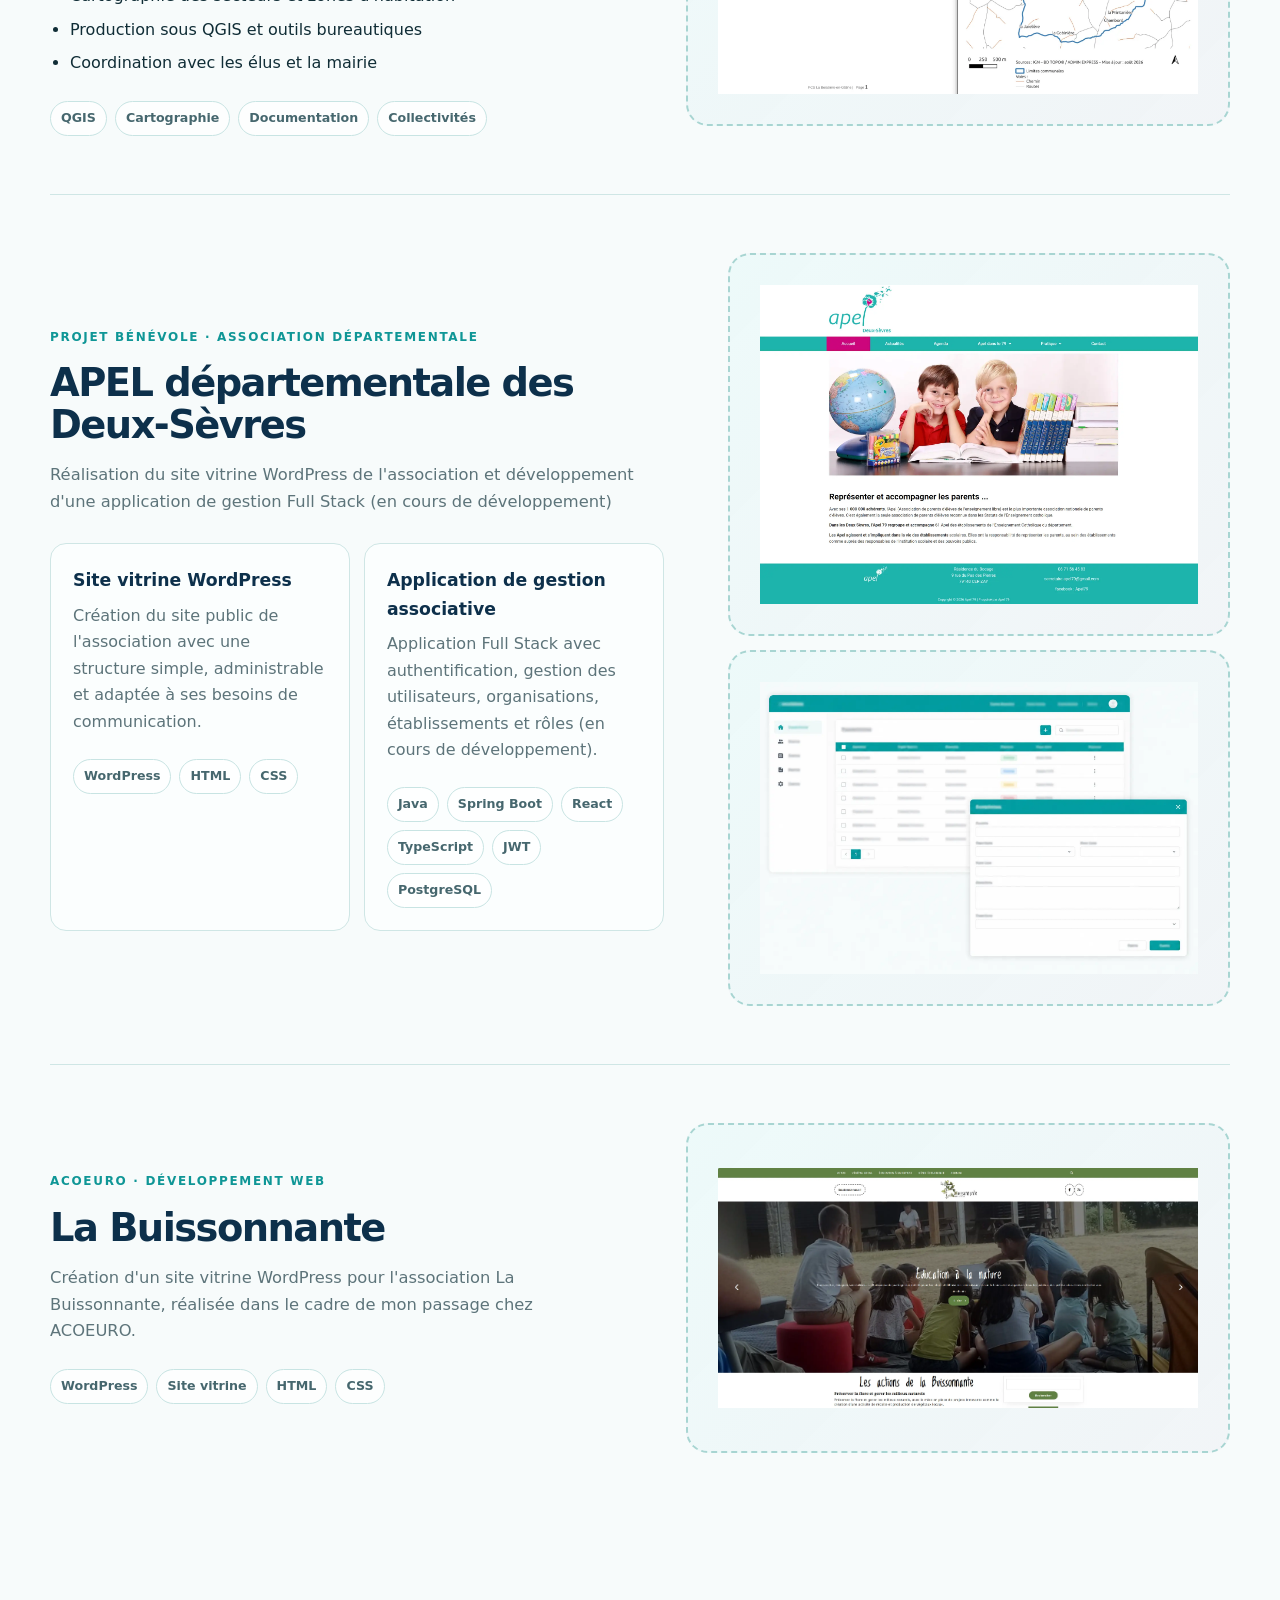
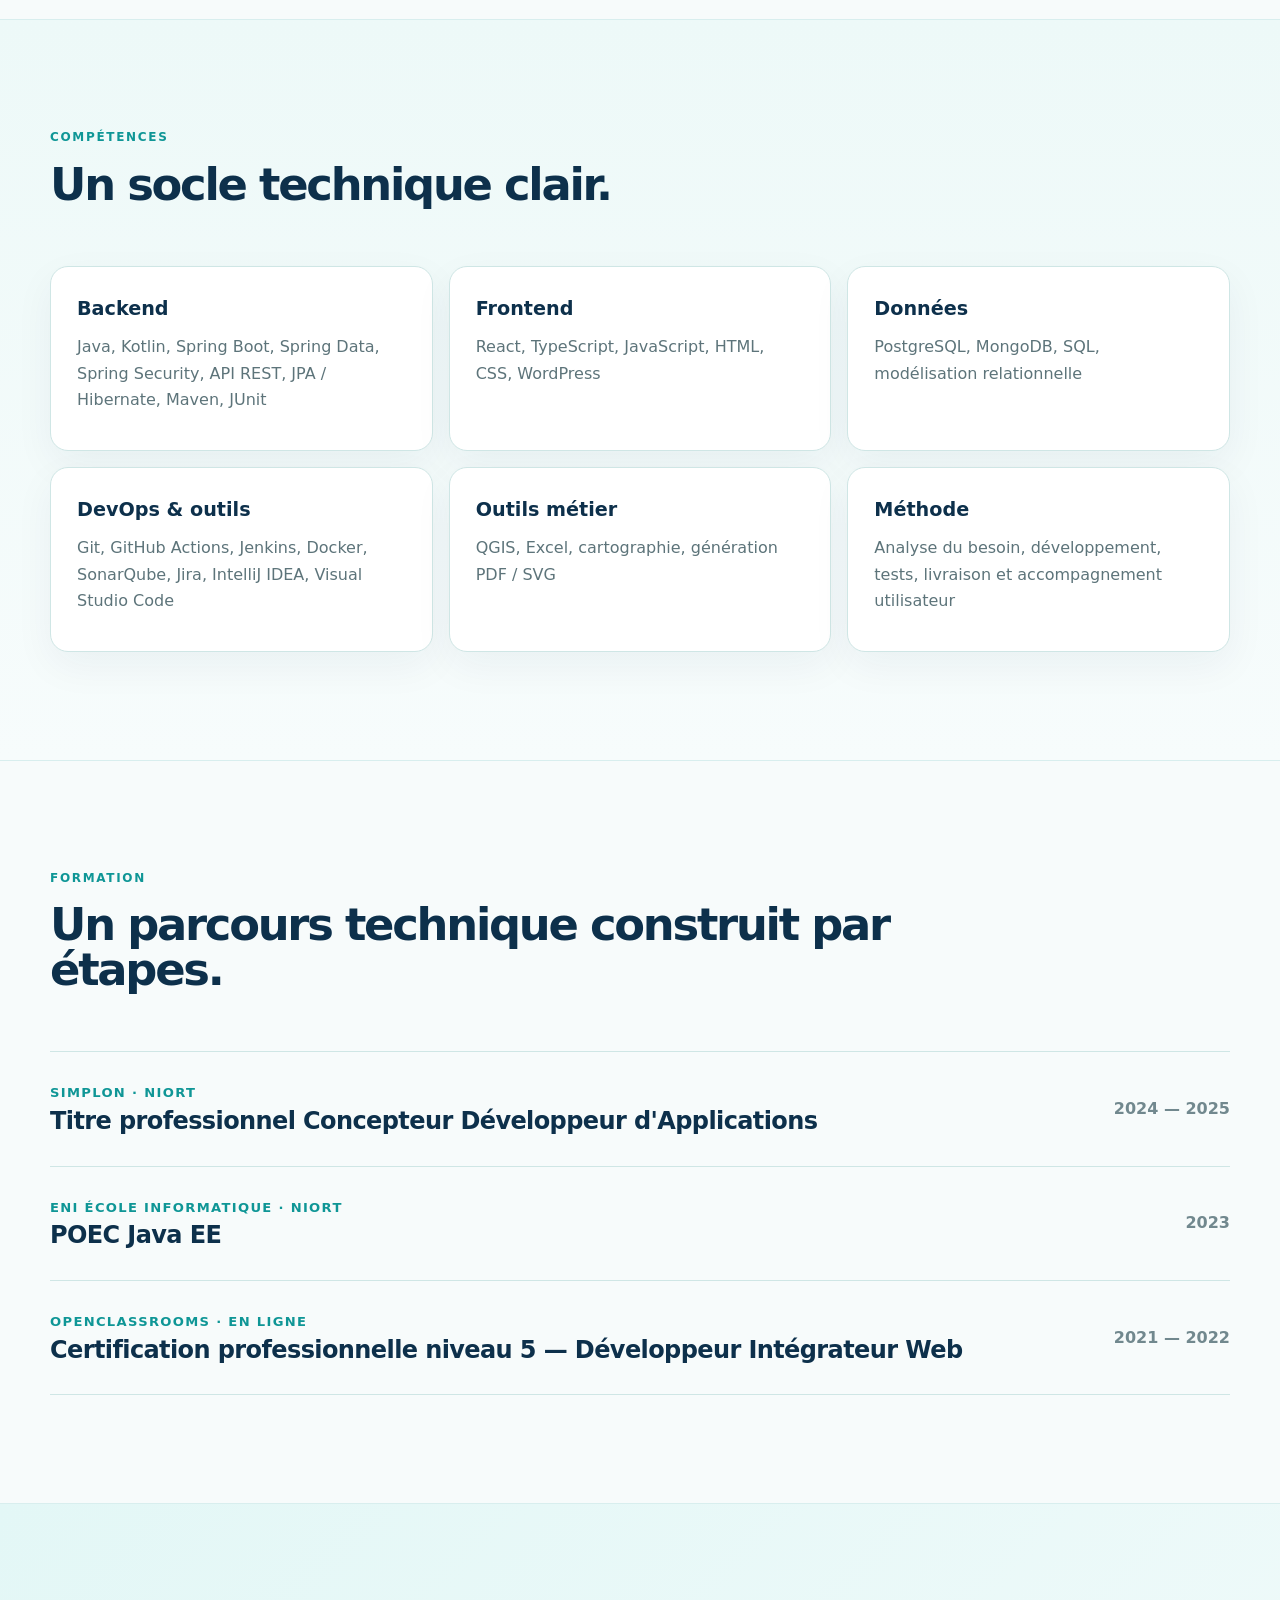
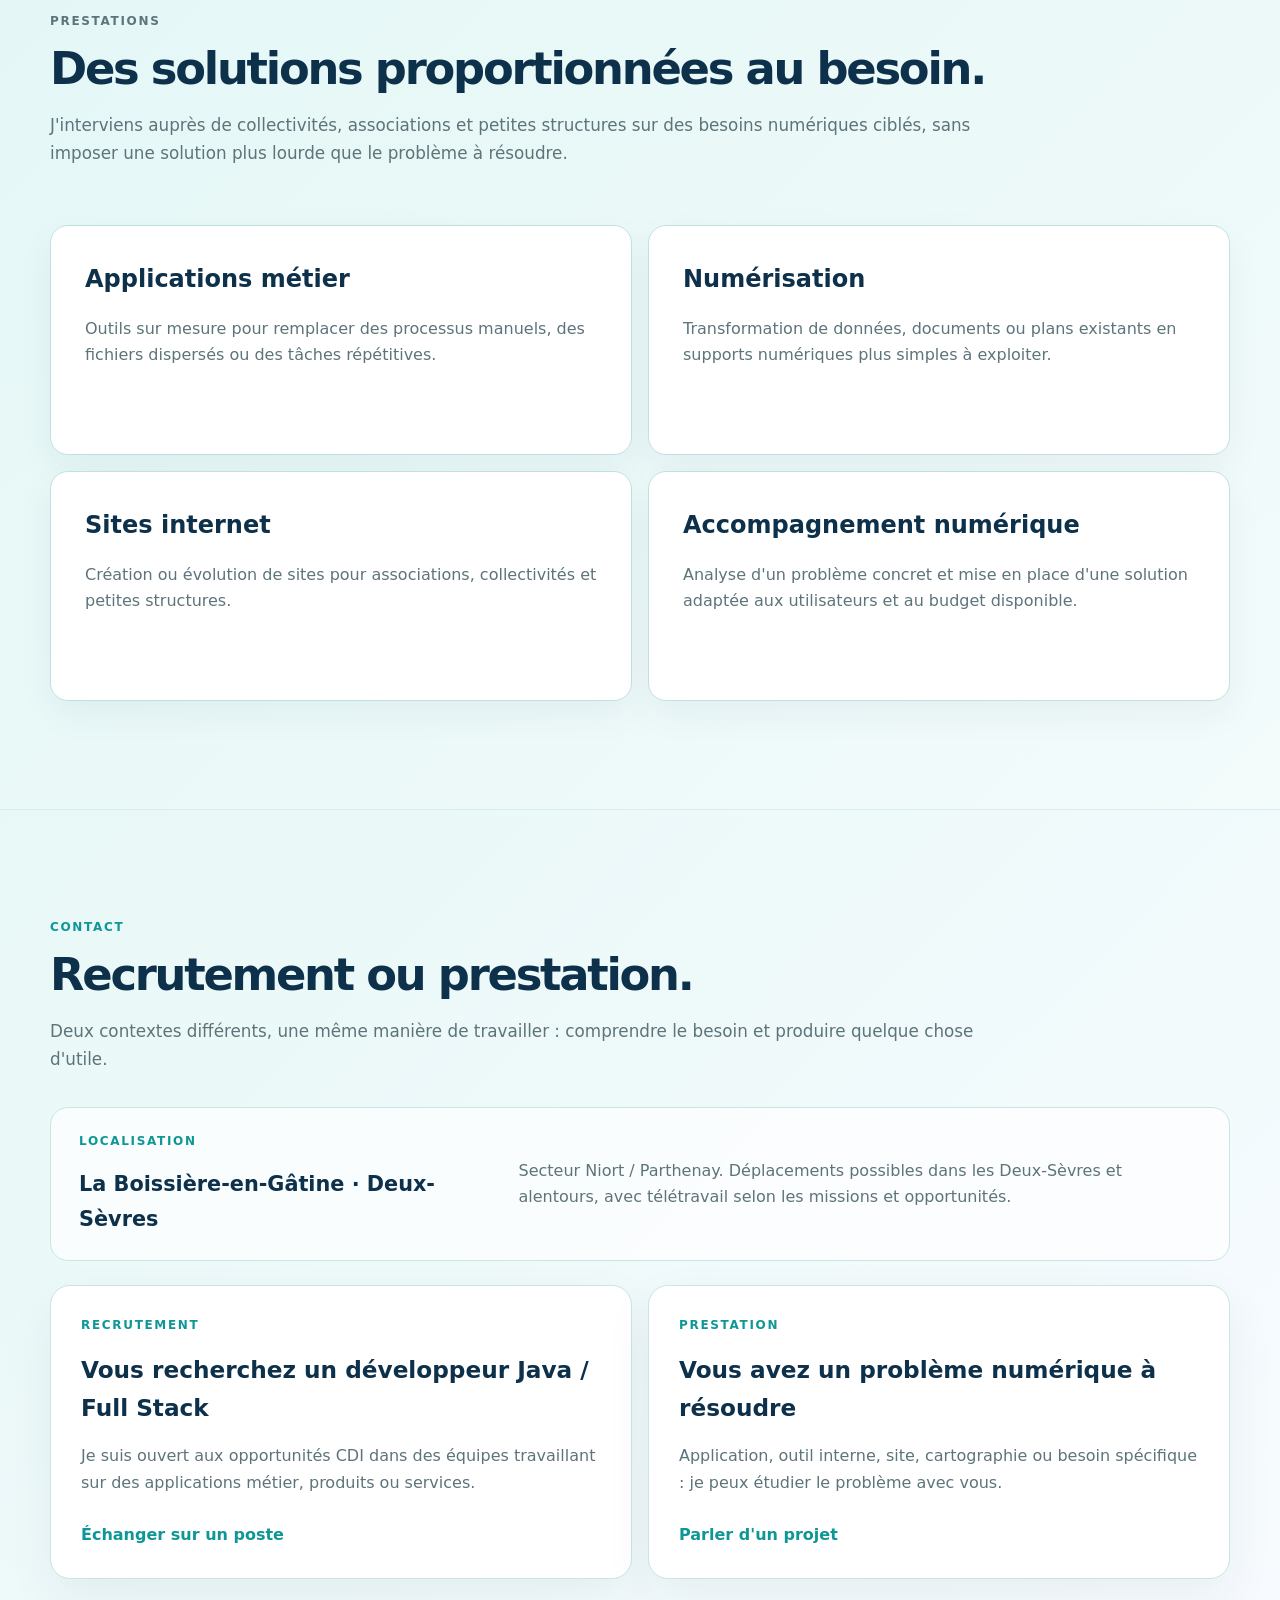
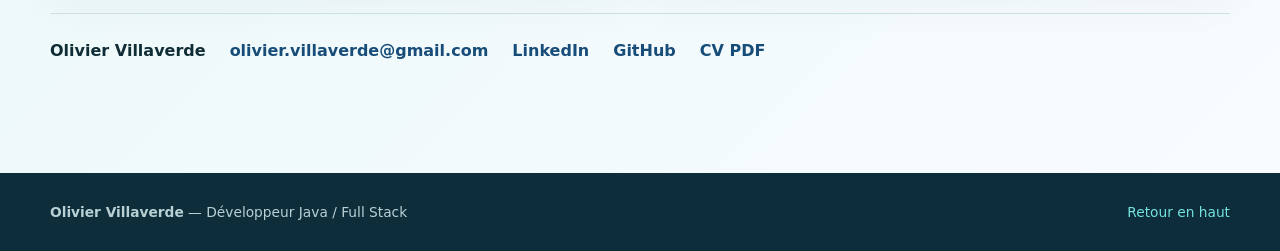
==== commit d9a22464: "ajout nom" ====
--- a/index.html
+++ b/index.html
@@ -13,7 +13,10 @@
   <body>
     <header class="header">
       <div class="container nav">
-        <a href="#accueil" class="brand" aria-label="Accueil">OV</a>
+        <a href="#accueil" class="brand-wrap" aria-label="Accueil">
+          <span class="brand">OV</span>
+          <span class="brand-name">Olivier Villaverde</span>
+        </a>
         <nav aria-label="Navigation principale">
           <a href="#profil">Profil</a>
           <a href="#experience">Expérience</a>
@@ -28,9 +31,15 @@
 
     <main>
       <section id="accueil" class="hero">
+        <div class="container hero-wide-identity">
+          <p class="hero-main-name">
+            <span class="hero-firstname">Olivier</span>
+            <span class="hero-lastname">Villaverde</span>
+          </p>
+          <p class="hero-role">Développeur Java / Full Stack · Deux-Sèvres</p>
+        </div>
         <div class="container hero-grid">
           <div class="hero-copy">
-            <p class="eyebrow">Développeur Java / Full Stack · Deux-Sèvres</p>
             <h1>
               Des applications utiles.<span>Du besoin à la livraison.</span>
             </h1>
@@ -48,7 +57,7 @@
                 >Voir mes prestations</a
               >
               <a
-                href="cv-olivier-villaverde.pdf"
+                href="doc/cv_olivier_villaverde.pdf"
                 class="button button-ghost"
                 target="_blank"
                 rel="noopener"
@@ -74,7 +83,7 @@
             <div class="portrait-accent"></div>
             <figure class="portrait-card">
               <img
-                src="/img/olivier-villaverde.png"
+                src="img/olivier-villaverde.webp"
                 alt="Portrait d'Olivier Villaverde"
               />
             </figure>
@@ -98,7 +107,7 @@
         <div class="container split">
           <div>
             <p class="section-kicker">Profil</p>
-            <h2>Développer ne suffit pas.</h2>
+            <h2>Du besoin à la solution.</h2>
           </div>
           <div class="prose">
             <p>
@@ -124,7 +133,7 @@
         <div class="container">
           <div class="section-heading">
             <p class="section-kicker">Expérience</p>
-            <h2>Deux contextes complémentaires.</h2>
+            <h2>Deux expériences complémentaires.</h2>
             <p>
               Une expérience en équipe dans un grand groupe et une activité
               indépendante au contact direct des besoins clients.
@@ -180,16 +189,28 @@
               <p class="experience-role">Développeur d'applications</p>
               <p>
                 Conception et livraison de solutions numériques adaptées à des
-                besoins concrets : applications métier, cartographie,
-                numérisation et accompagnement utilisateur.
-              </p>
-              <ul>
-                <li>Recueil et analyse du besoin</li>
-                <li>Développement et préparation des livrables</li>
-                <li>Cartographie QGIS</li>
-                <li>Installation et accompagnement utilisateur</li>
-                <li>Gestion du devis à la facturation</li>
-              </ul>
+                besoins concrets, de l'analyse jusqu'à la mise en service.
+              </p>
+
+              <div class="independent-summary">
+                <div>
+                  <strong>Applications & outils métier</strong>
+                  <p>Développement de solutions sur mesure adaptées aux usages réels.</p>
+                </div>
+                <div>
+                  <strong>Cartographie & numérisation</strong>
+                  <p>QGIS, structuration de données, plans et documents numériques.</p>
+                </div>
+                <div>
+                  <strong>Livraison & accompagnement</strong>
+                  <p>Installation, échanges utilisateurs, suivi et ajustements.</p>
+                </div>
+              </div>
+
+              <div class="independent-flow">
+                <strong>Du besoin à la mise en service</strong>
+                <p>Analyse · développement · livraison · accompagnement</p>
+              </div>
             </article>
           </div>
         </div>
@@ -230,7 +251,7 @@
             <div class="screenshot-placeholder">
               <div>
                 <img
-                  src="/img/cimetiere.png"
+                  src="img/cimetiere.webp"
                   alt="image illustrant la carte du cimetière et un tableur"
                 />
               </div>
@@ -254,7 +275,7 @@
               <div class="tags">
                 <span>Java</span><span>Kotlin</span><span>Spring Boot</span
                 ><span>React</span><span>TypeScript</span><span>PostgreSQL</span
-                ><span>MAIFCONNECT</span><span>API</span><span>Jenkins</span>
+                ><span>MAIFCONNECT</span><span>API</span>
               </div>
             </div>
             <div class="tech-visual">
@@ -310,7 +331,7 @@
             <div class="screenshot-placeholder">
               <div>
                 <img
-                  src="/img/pcs.png"
+                  src="img/pcs.webp"
                   alt="page de garde du documment et exemple de carte"
                 />
               </div>
@@ -361,7 +382,7 @@
               <div class="screenshot-placeholder">
                 <div>
                   <img
-                    src="/img/apel79.png"
+                    src="img/apel79.webp"
                     alt="capture d'écran du site internet de l'apel départemental des Deux-Sèvres"
                   />
                 </div>
@@ -369,7 +390,7 @@
               <div class="screenshot-placeholder">
                 <div>
                   <img
-                    src="/img/apel79_app.png"
+                    src="img/apel79_app.webp"
                     alt="Exemple d'écran illustrant l'application de gestion  de l'apel départemental des Deux-Sèvres"
                   />
                 </div>
@@ -394,7 +415,7 @@
             <div class="screenshot-placeholder">
               <div>
                 <img
-                  src="/img/la-buissonnante.png"
+                  src="img/la-buissonnante.webp"
                   alt="Capture d'écran du site internet de la Buissonnante"
                 />
               </div>
@@ -589,7 +610,7 @@
               >GitHub</a
             >
             <a
-              href="/doc/cv_olivier_villaverde.pdf"
+              href="doc/cv_olivier_villaverde.pdf"
               target="_blank"
               rel="noopener"
               >CV PDF</a
@@ -601,7 +622,7 @@
 
     <footer class="footer">
       <div class="container footer-content">
-        <p>© 2026 Olivier Villaverde</p>
+        <p><strong>Olivier Villaverde</strong> — Développeur Java / Full Stack</p>
         <a href="#accueil">Retour en haut</a>
       </div>
     </footer>
--- a/style.css
+++ b/style.css
@@ -14,16 +14,108 @@
 .header{position:sticky;top:0;z-index:100;border-bottom:1px solid rgba(23,77,120,.08);background:rgba(247,251,251,.92);backdrop-filter:blur(16px)}
 .nav{min-height:74px;display:flex;justify-content:space-between;align-items:center;gap:24px}
 .brand{width:44px;height:44px;display:inline-grid;place-items:center;border-radius:14px;background:linear-gradient(135deg,var(--turquoise),var(--blue));color:white;text-decoration:none;font-weight:900;letter-spacing:-.04em;box-shadow:0 10px 28px rgba(25,190,187,.22)}
+
+.brand-wrap{
+  display:inline-flex;
+  align-items:center;
+  gap:12px;
+  color:var(--blue-dark);
+  text-decoration:none;
+}
+
+.brand-name{
+  font-size:.98rem;
+  font-weight:850;
+  letter-spacing:-.02em;
+  white-space:nowrap;
+}
+
+
 nav{display:flex;flex-wrap:wrap;gap:18px}
 nav a{position:relative;color:#375e67;text-decoration:none;font-size:.86rem;font-weight:750}
 nav a::after{content:"";position:absolute;left:0;bottom:-6px;width:0;height:2px;background:var(--turquoise);transition:width .18s ease}
 nav a:hover::after{width:100%}
 
 .hero{padding:104px 0 110px;overflow:hidden;background:radial-gradient(circle at 82% 20%,rgba(25,190,187,.13),transparent 30%),linear-gradient(180deg,#fff 0%,#f7fbfb 100%)}
+
+.hero-wide-identity{
+  padding-top:68px;
+  padding-bottom:34px;
+}
+
+.hero-main-name{
+  display:flex;
+  align-items:baseline;
+  gap:.22em;
+  margin:0;
+  font-size:clamp(3.4rem,5.7vw,6rem);
+  font-weight:900;
+  line-height:.94;
+  letter-spacing:-.065em;
+  white-space:nowrap;
+}
+
+.hero-firstname{
+  color:var(--blue-dark);
+}
+
+.hero-lastname{
+  color:var(--turquoise-dark);
+}
+
+.hero-wide-identity .hero-role{
+  display:inline-flex;
+  align-items:center;
+  margin:18px 0 0;
+  padding:8px 14px;
+  border-radius:999px;
+  background:#eaf8f7;
+  color:var(--turquoise-dark);
+  font-size:.86rem;
+  font-weight:850;
+  letter-spacing:.01em;
+}
+
 .hero-grid{display:grid;grid-template-columns:minmax(0,1.3fr) minmax(350px,.7fr);gap:78px;align-items:center}
 .eyebrow,.section-kicker,.project-type,.experience-type,.contact-type{margin:0 0 15px;color:var(--turquoise-dark);text-transform:uppercase;letter-spacing:.14em;font-size:.75rem;font-weight:900}
-.hero h1{max-width:850px;margin:0;color:var(--blue-dark);font-size:clamp(3.2rem,7vw,6.4rem);line-height:.94;letter-spacing:-.065em}
-.hero h1 span{display:block;margin-top:18px;color:var(--turquoise-dark);font-size:.49em;line-height:1.06;letter-spacing:-.045em}
+
+.hero-firstname{
+  color:var(--blue-dark);
+}
+
+.hero-lastname{
+  color:var(--turquoise-dark);
+}
+
+.hero-role{
+  display:inline-flex;
+  align-items:center;
+  margin:24px 0 0;
+  padding:8px 14px;
+  border-radius:999px;
+  background:#eaf8f7;
+  color:var(--turquoise-dark);
+  font-size:.86rem;
+  font-weight:850;
+  letter-spacing:.01em;
+}
+
+.hero h1{
+  max-width:760px;
+  margin:0;
+  color:var(--blue-dark);
+  font-size:clamp(3.6rem,5.8vw,5.8rem);
+  line-height:.96;
+  letter-spacing:-.06em;
+}
+.hero h1 span{
+  display:block;
+  margin-top:18px;
+  color:var(--turquoise-dark);
+  font-size:.52em;
+  line-height:1.06;
+  letter-spacing:-.045em;
+}
 .hero-text{max-width:735px;margin:31px 0 0;color:#506b72;font-size:1.14rem}
 .hero-actions{display:flex;gap:12px;flex-wrap:wrap;margin-top:34px}
 .button{display:inline-block;padding:13px 19px;border-radius:12px;text-decoration:none;font-weight:800}
@@ -53,10 +145,16 @@
 .section-dark .section-heading h2{color:#fff}
 .section-dark .section-heading p{color:#bfd3d7}
 .split{display:grid;grid-template-columns:.78fr 1.22fr;gap:90px}
-.split h2,.section-heading h2{margin:0;color:var(--blue-dark);font-size:clamp(2.25rem,4vw,4.1rem);line-height:1;letter-spacing:-.05em}
+.split h2,.section-heading h2{
+  margin:0;
+  color:var(--blue-dark);
+  font-size:clamp(2.15rem,3.5vw,3.8rem);
+  line-height:1;
+  letter-spacing:-.05em
+}
 .prose{max-width:720px;color:#49646b;font-size:1.08rem}
 .prose p:first-child{margin-top:0}
-.section-heading{max-width:830px;margin-bottom:58px}
+.section-heading{max-width:980px;margin-bottom:58px}
 .section-heading p:not(.section-kicker){margin-top:20px;color:var(--muted);font-size:1.05rem}
 
 .experience-grid{display:grid;grid-template-columns:repeat(2,1fr);gap:18px}
@@ -183,14 +281,52 @@
 
 
 /* MAIF technical visual */
-.tech-visual{min-height:330px;padding:30px;border:1px solid rgba(115,227,223,.28);border-radius:22px;background:linear-gradient(145deg,#102f3a,#174d78);color:white;box-shadow:0 20px 55px rgba(13,48,75,.12)}
-.tech-visual-title{margin:0 0 22px;color:#79e3df;font-size:.78rem;text-transform:uppercase;letter-spacing:.12em;font-weight:900}
+.tech-visual {
+  min-height: 330px;
+  padding: 30px;
+  border: 1px solid var(--border);
+  border-radius: 22px;
+  background: linear-gradient(135deg, #ffffff, #f2fbfa);
+  color: var(--text);
+  box-shadow: 0 18px 45px rgba(13, 48, 75, 0.07);
+}
+.tech-visual-title {
+  margin: 0 0 22px;
+  color: var(--turquoise-dark);
+  font-size: .78rem;
+  text-transform: uppercase;
+  letter-spacing: .12em;
+  font-weight: 900;
+}
 .tech-flow{display:flex;flex-wrap:wrap;gap:10px}
-.tech-flow span{padding:9px 12px;border:1px solid rgba(255,255,255,.16);border-radius:999px;background:rgba(255,255,255,.06);color:#edf9f8;font-size:.84rem;font-weight:750}
-.tech-quality{margin-top:28px;padding:18px;border-left:4px solid #19bebb;background:rgba(255,255,255,.055)}
-.tech-quality strong{color:#79e3df}
-.tech-quality p{margin:5px 0 0;color:#d3e7e9}
-.confidentiality{margin:30px 0 0;color:#a9c7cc;font-size:.8rem;font-style:italic}
+.tech-flow span {
+  padding: 9px 12px;
+  border: 1px solid #bfe2e0;
+  border-radius: 999px;
+  background: #ffffff;
+  color: var(--blue-dark);
+  font-size: .84rem;
+  font-weight: 750;
+}
+.tech-quality {
+  margin-top: 28px;
+  padding: 18px;
+  border-left: 4px solid var(--turquoise);
+  background: #eaf8f7;
+}
+.tech-quality strong {
+  color: var(--turquoise-dark);
+}
+.tech-quality p {
+  margin: 5px 0 0;
+  color: var(--muted);
+}
+.confidentiality {
+  margin: 30px 0 0;
+  color: #7b9095;
+  font-size: .8rem;
+  font-style: italic;
+}
 
 
 /* Shared MAIF environment */
@@ -292,3 +428,176 @@
     gap: 10px;
   }
 }
+
+
+/* Activité indépendante */
+
+.independent-summary {
+  display: grid;
+  gap: 10px;
+  margin-top: 22px;
+}
+
+.independent-summary > div {
+  padding: 14px 16px;
+  border: 1px solid var(--border);
+  border-radius: 12px;
+  background: #f8fcfc;
+}
+
+.independent-summary strong {
+  color: var(--blue-dark);
+}
+
+.independent-summary p {
+  margin: 4px 0 0;
+  color: var(--muted);
+  font-size: .9rem;
+}
+
+.independent-flow {
+  margin-top: 20px;
+  padding: 18px 20px;
+  border-left: 4px solid var(--turquoise);
+  border-radius: 10px;
+  background: #eef9f8;
+}
+
+.independent-flow strong {
+  color: var(--blue-dark);
+}
+
+.independent-flow p {
+  margin: 6px 0 0;
+  color: var(--muted);
+  font-size: .9rem;
+}
+
+
+/* Responsive mobile final */
+
+@media (max-width: 740px) {
+  .hero-actions {
+    flex-direction: column;
+    align-items: stretch;
+    gap: 10px;
+  }
+
+  .hero-actions .button {
+    width: 100%;
+    text-align: center;
+  }
+
+  .experience-grid {
+    grid-template-columns: 1fr;
+    gap: 18px;
+  }
+
+  .experience-card {
+    width: 100%;
+    margin: 0;
+    padding: 24px 20px;
+    border-radius: 16px;
+    box-shadow: none;
+  }
+
+  .experience-head {
+    gap: 12px;
+  }
+
+  .experience-head span {
+    white-space: normal;
+    text-align: right;
+  }
+
+  .maif-project-summary > div,
+  .independent-summary > div {
+    padding: 13px 14px;
+  }
+
+  .shared-environment,
+  .independent-flow {
+    padding: 16px;
+  }
+}
+
+
+@media(max-width:740px){
+  .brand-wrap{
+    gap:9px;
+  }
+
+  .brand-name{
+    font-size:.88rem;
+  }
+
+}
+
+@media(max-width:520px){
+  .brand-name{
+    display:none;
+  }
+}
+
+
+@media(max-width:740px){
+.hero-role{
+    margin-top:20px;
+    font-size:.78rem;
+    padding:7px 11px;
+  }
+
+  .hero h1{
+    margin-top:26px;
+    font-size:clamp(2.7rem,13vw,4.3rem);
+  }
+
+  .hero h1 span{
+    font-size:.46em;
+  }
+}
+
+@media(max-width:420px){
+.hero-role{
+    border-radius:12px;
+    line-height:1.35;
+  }
+}
+
+
+@media(max-width:740px){
+  .hero-wide-identity{
+    padding-top:42px;
+    padding-bottom:28px;
+  }
+
+  .hero-main-name{
+    gap:.16em;
+    font-size:clamp(2.9rem,12vw,4.8rem);
+    white-space:normal;
+    flex-wrap:wrap;
+  }
+
+  .hero-wide-identity .hero-role{
+    margin-top:16px;
+    font-size:.78rem;
+    line-height:1.35;
+  }
+
+  .hero h1{
+    font-size:clamp(2.8rem,13vw,4.4rem);
+  }
+}
+
+@media(max-width:420px){
+  .hero-main-name{
+    flex-direction:column;
+    gap:0;
+    font-size:clamp(3rem,16vw,4.2rem);
+    line-height:.86;
+  }
+
+  .hero-wide-identity .hero-role{
+    border-radius:12px;
+  }
+}
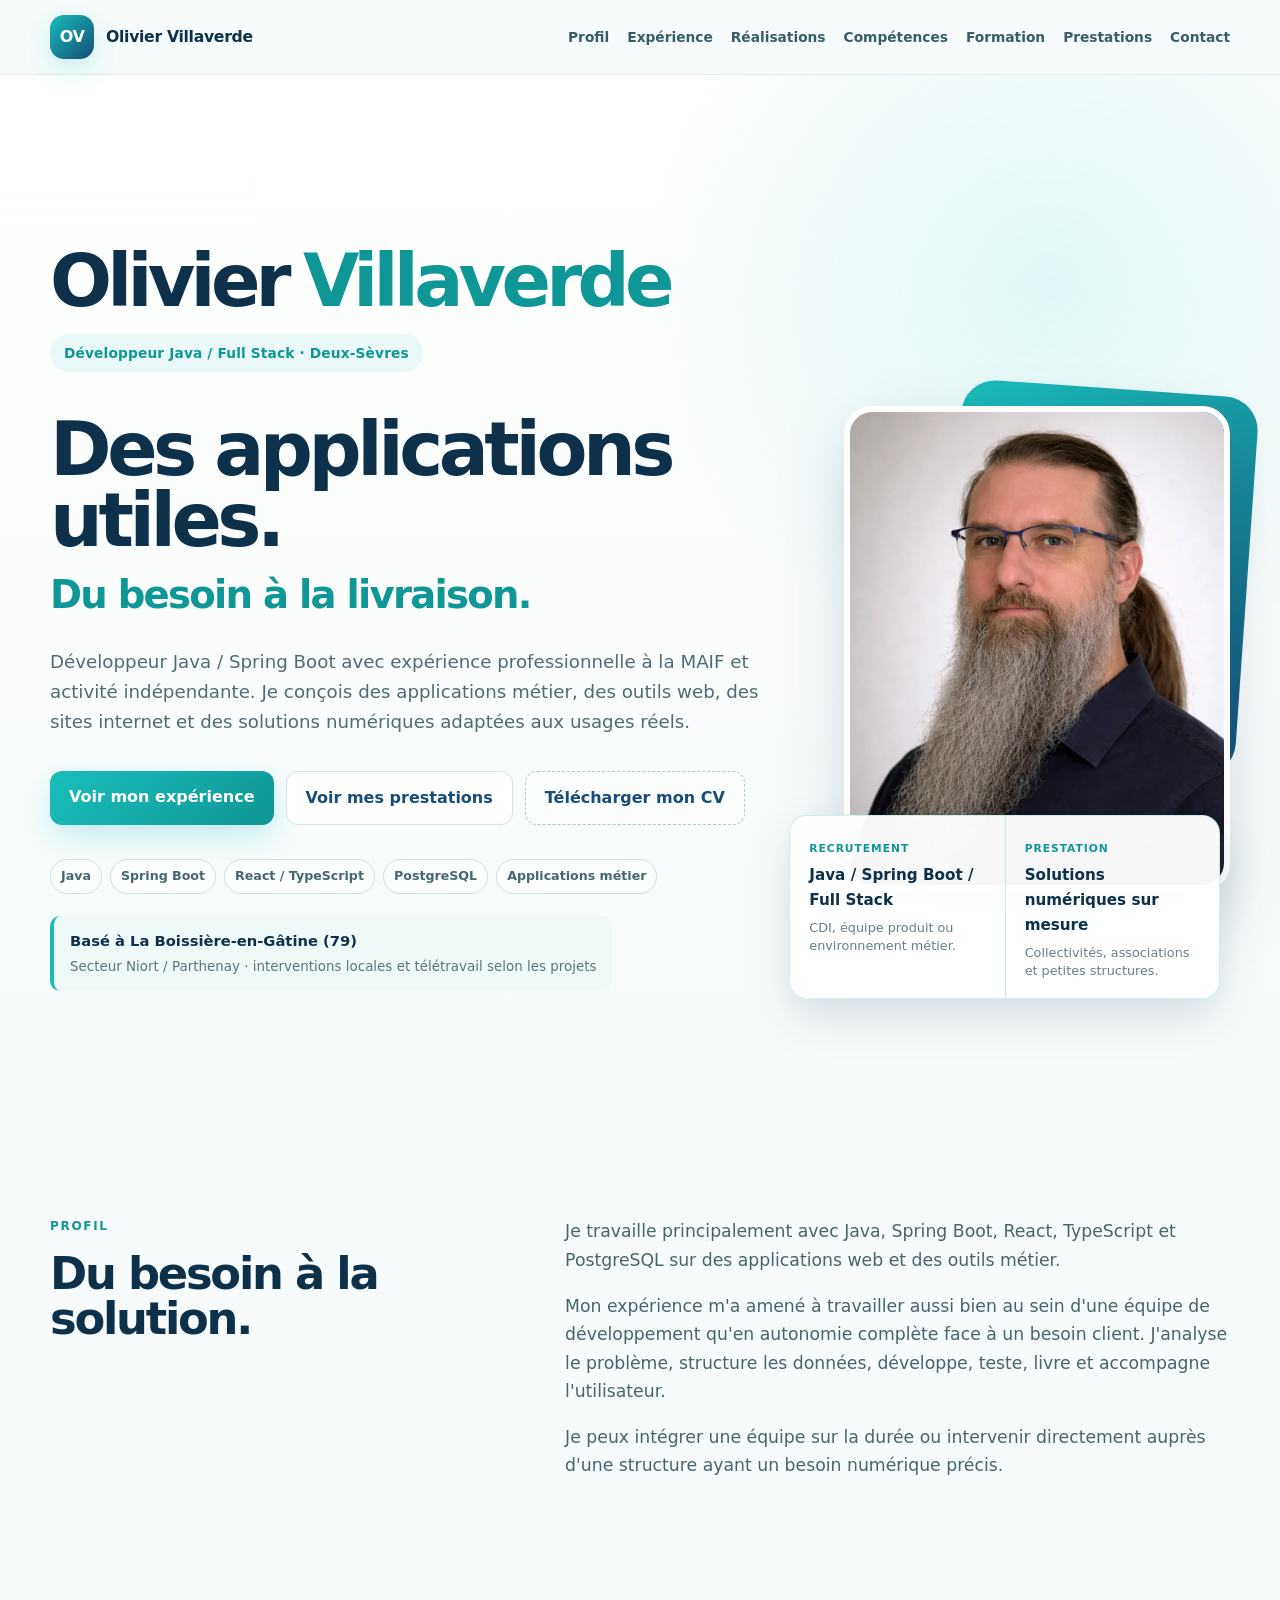
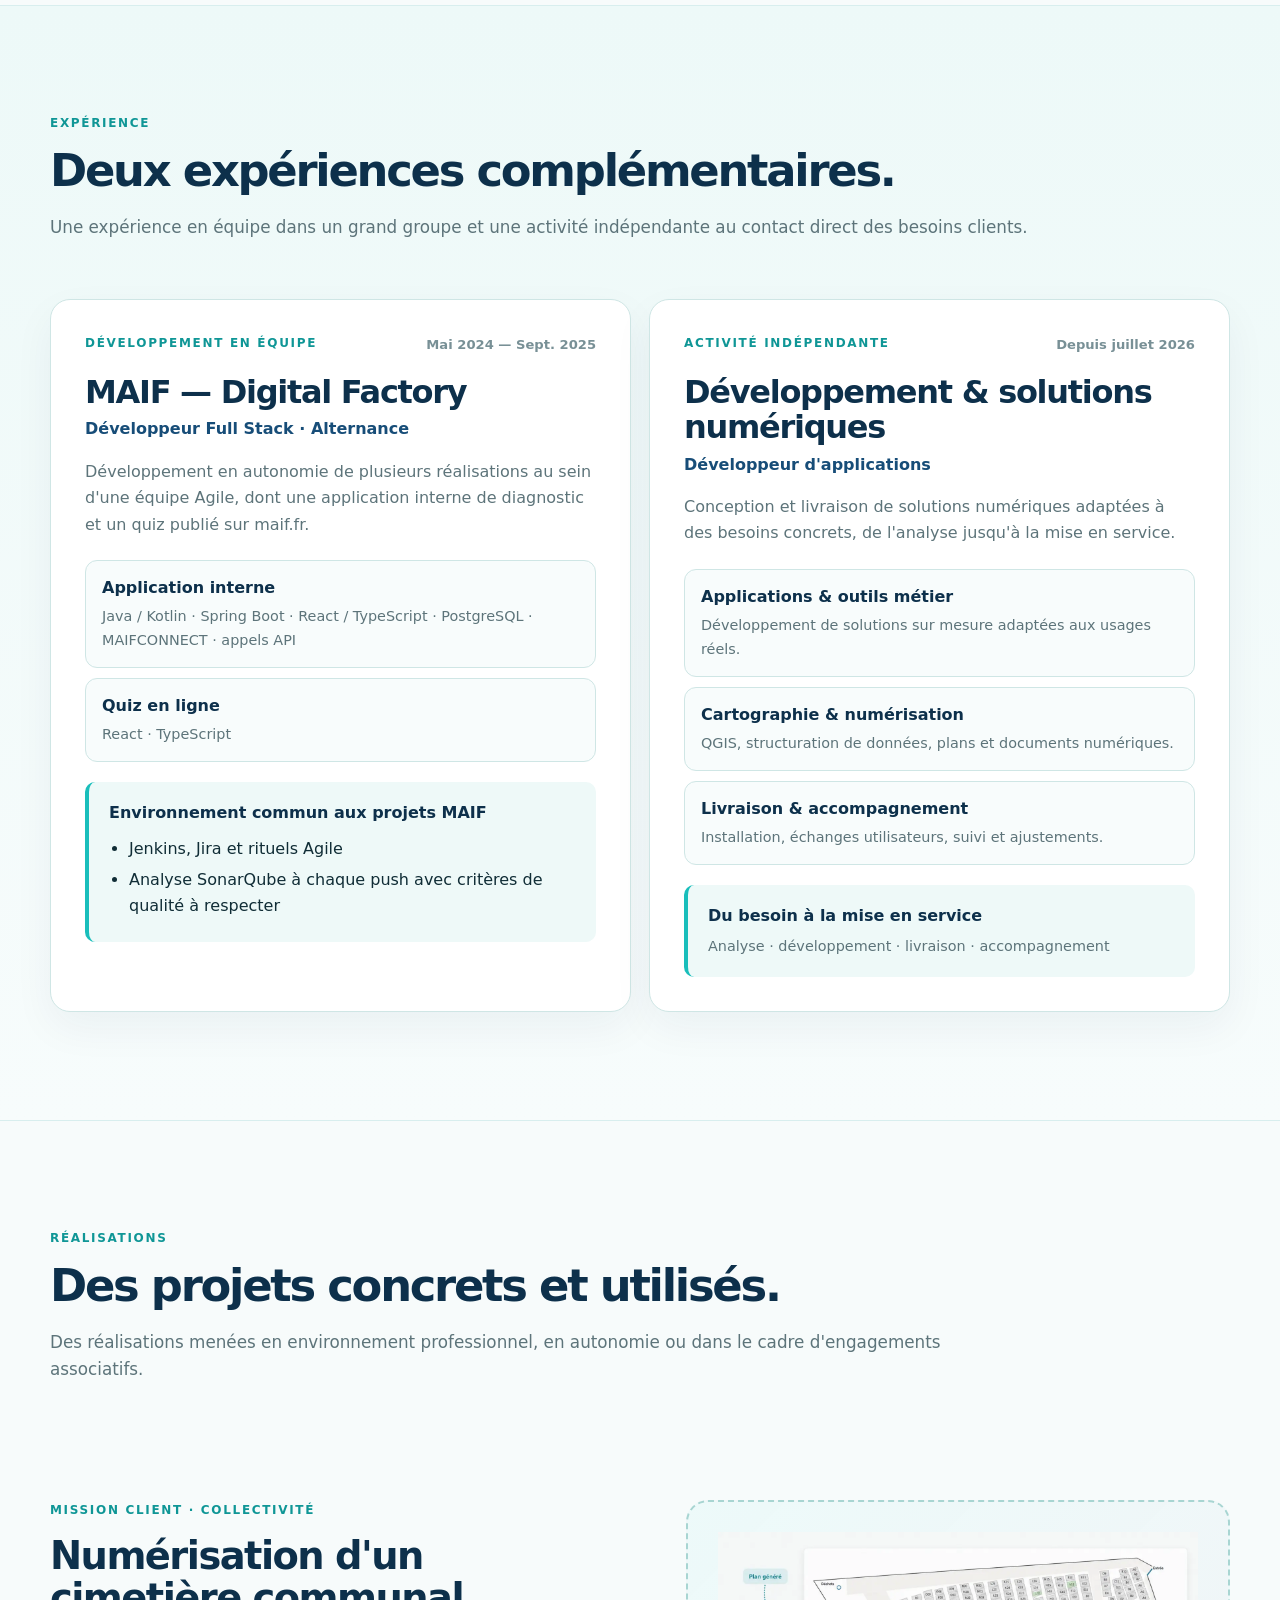
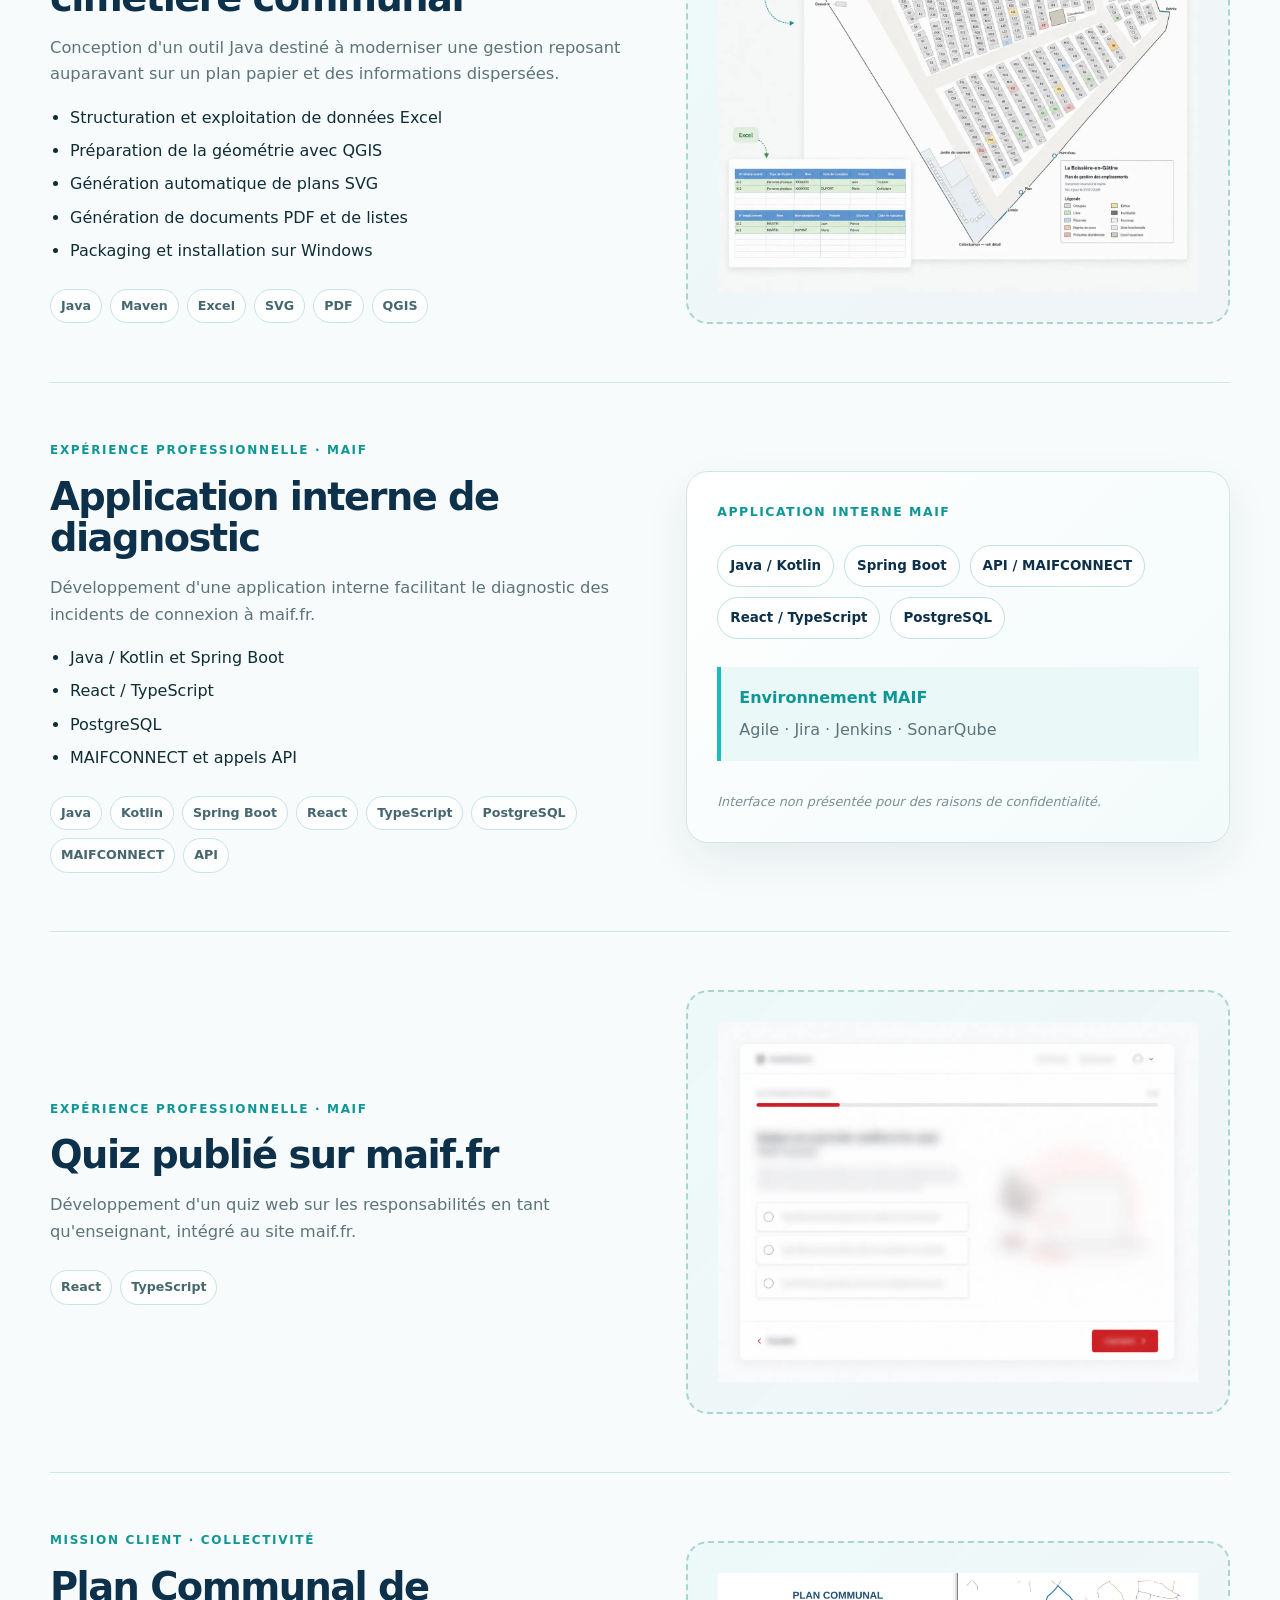
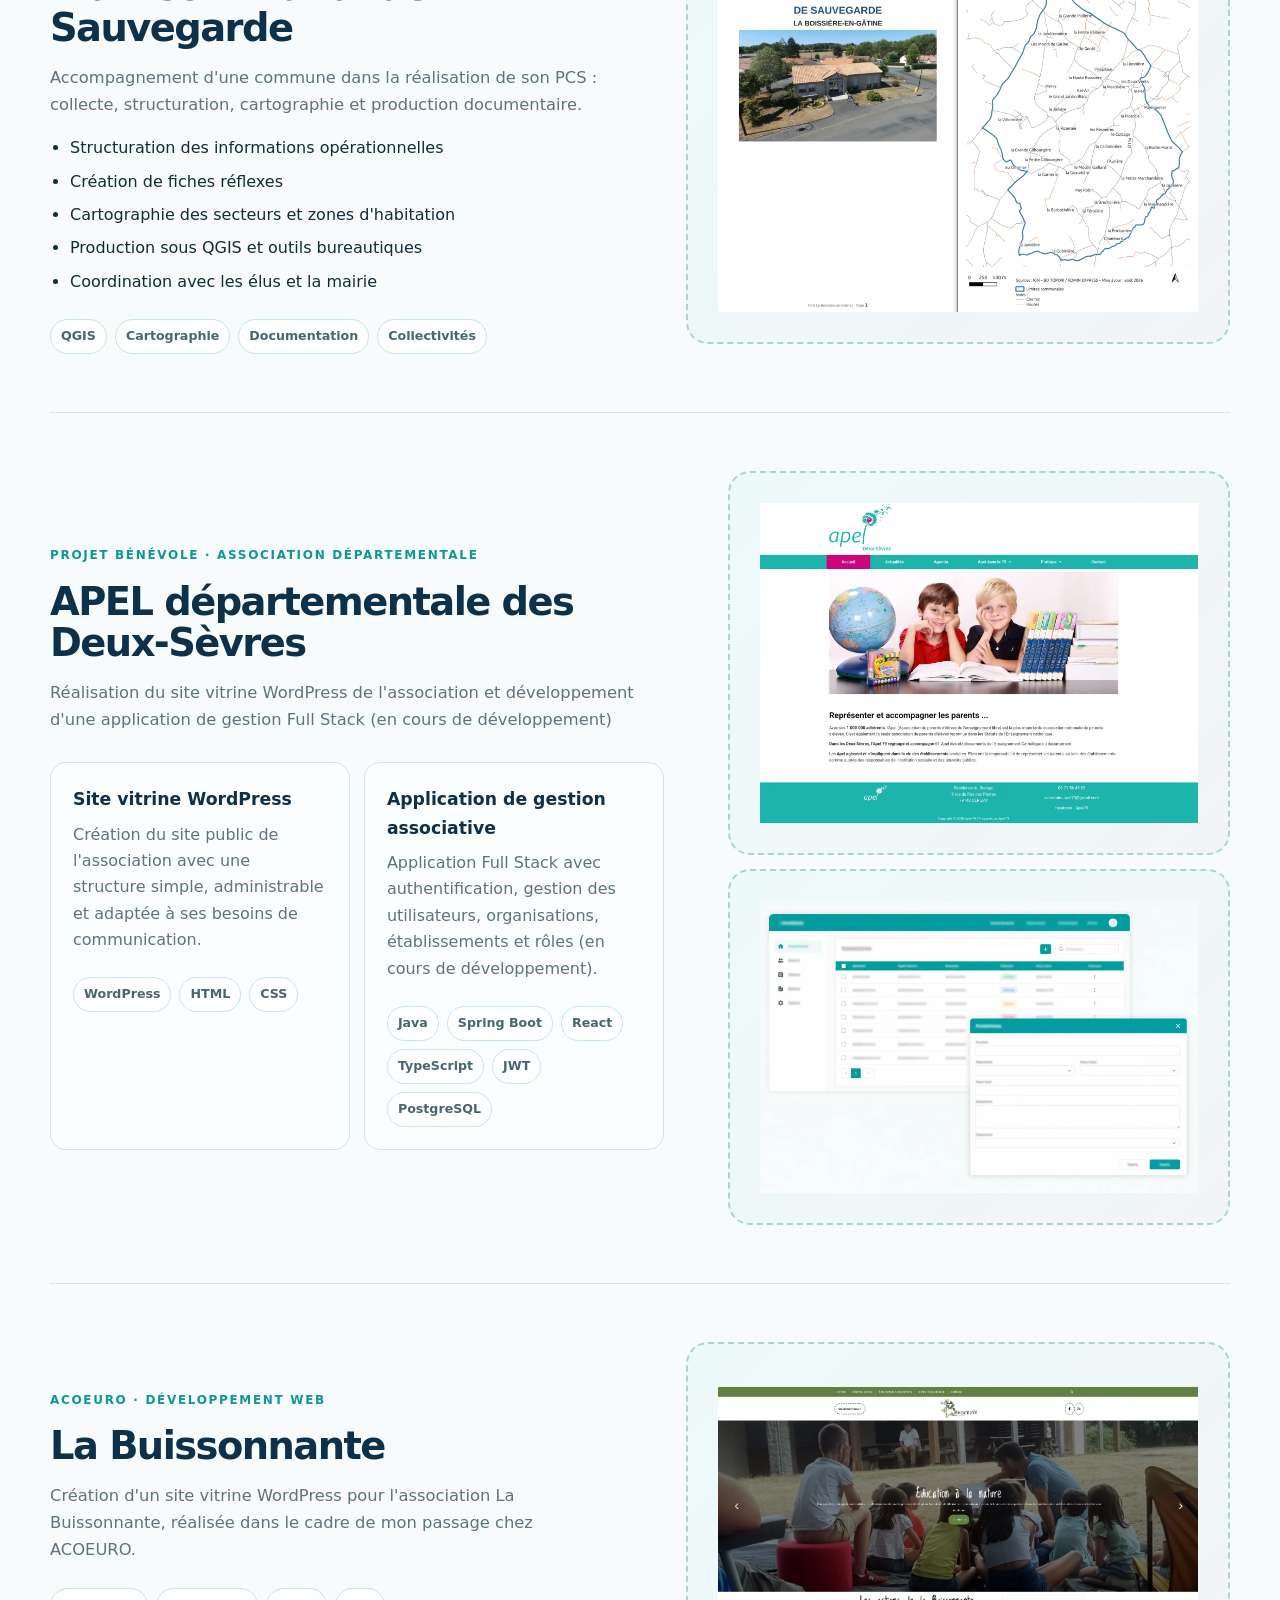
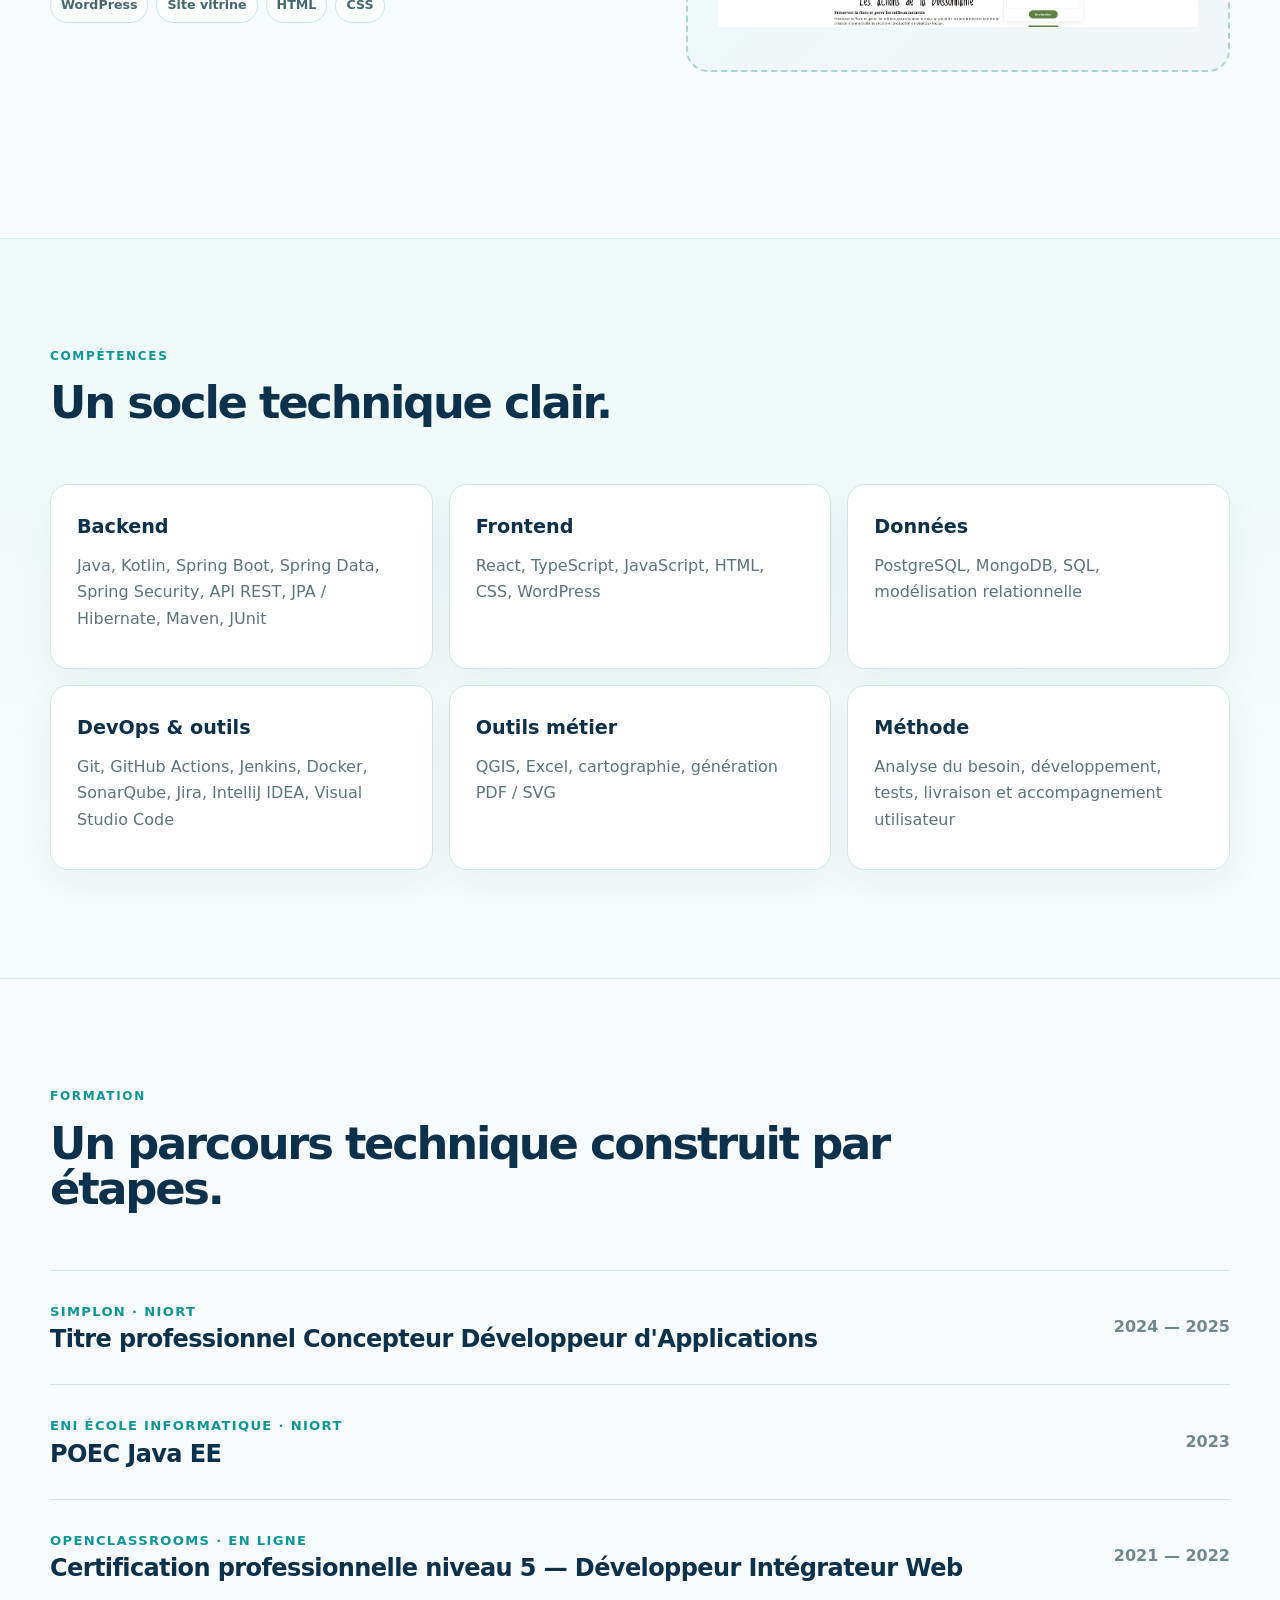
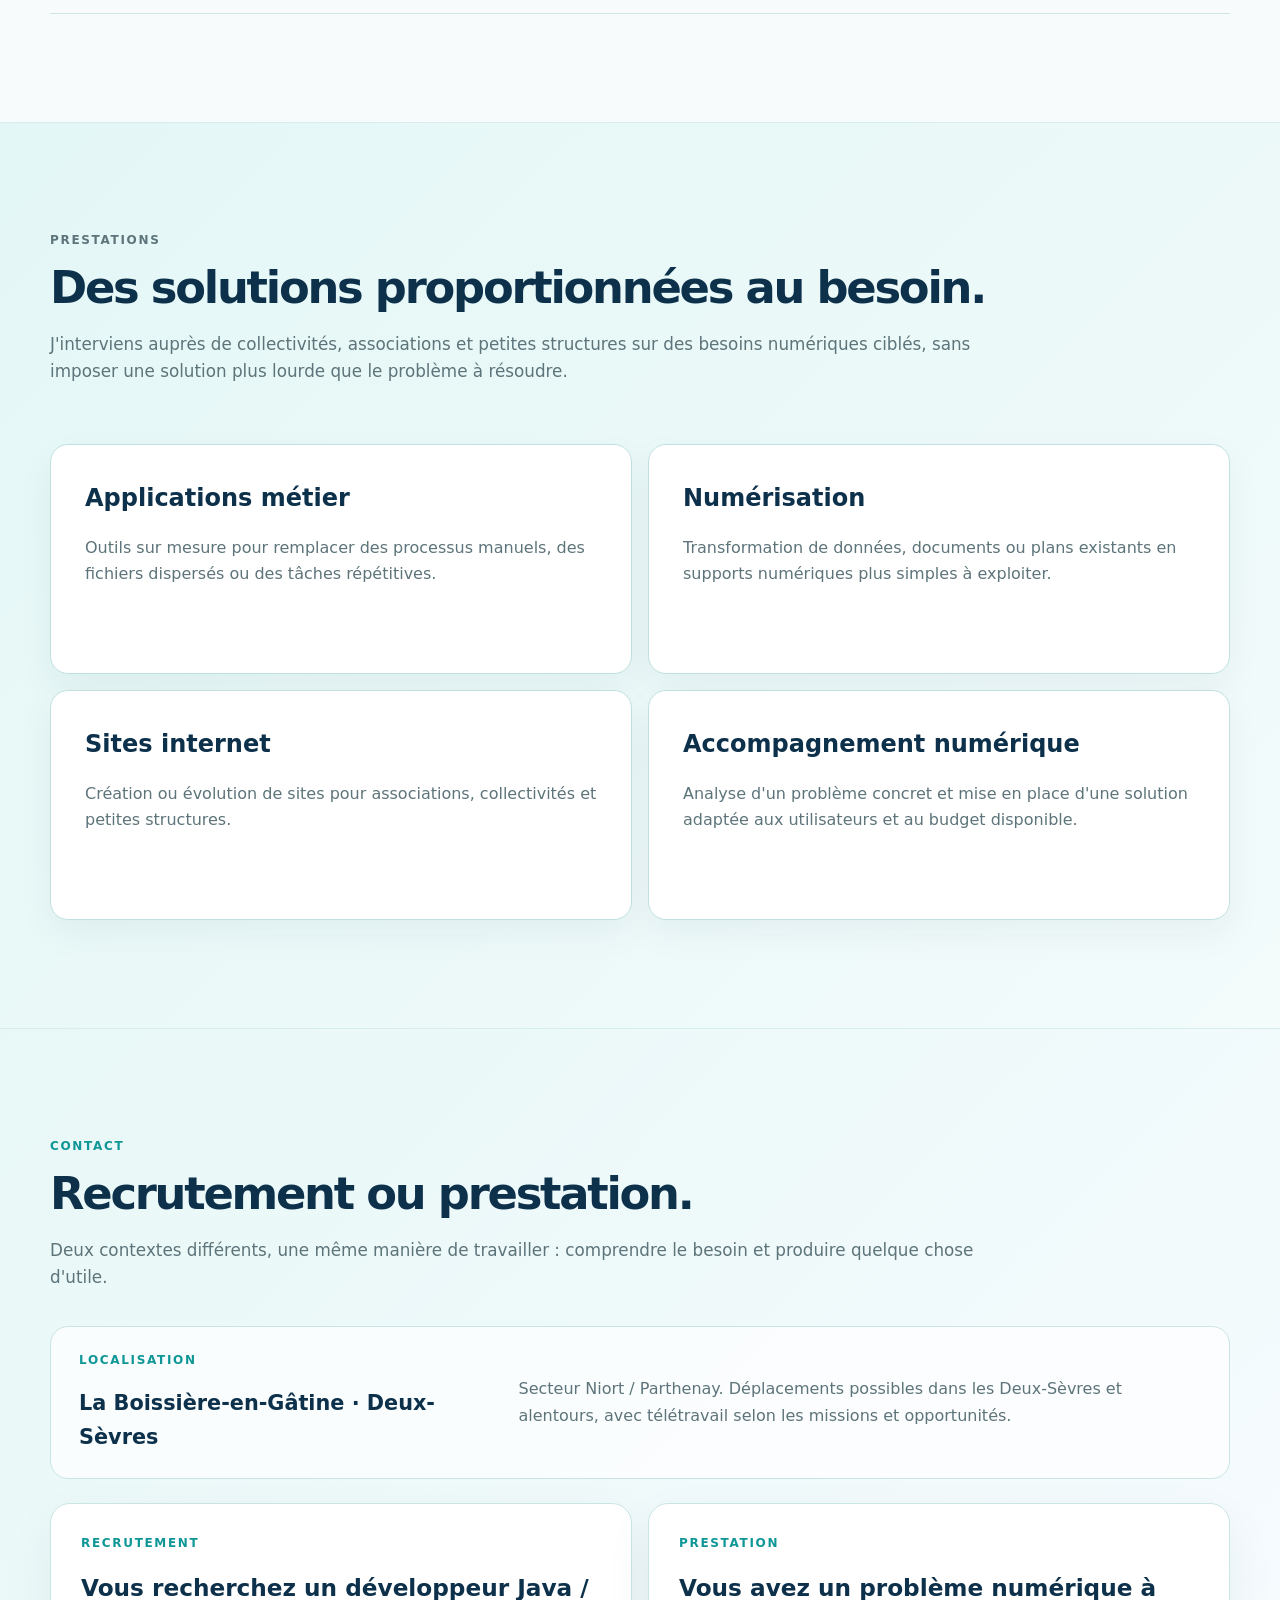
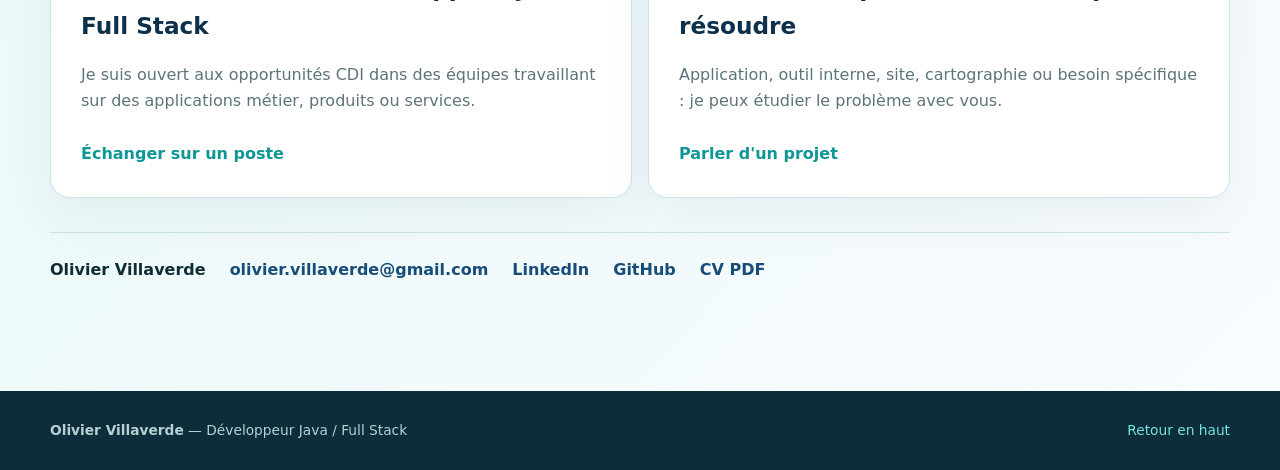
==== commit 8dffe806: "ajout illustration quiz" ====
--- a/index.html
+++ b/index.html
@@ -195,15 +195,23 @@
               <div class="independent-summary">
                 <div>
                   <strong>Applications & outils métier</strong>
-                  <p>Développement de solutions sur mesure adaptées aux usages réels.</p>
+                  <p>
+                    Développement de solutions sur mesure adaptées aux usages
+                    réels.
+                  </p>
                 </div>
                 <div>
                   <strong>Cartographie & numérisation</strong>
-                  <p>QGIS, structuration de données, plans et documents numériques.</p>
+                  <p>
+                    QGIS, structuration de données, plans et documents
+                    numériques.
+                  </p>
                 </div>
                 <div>
                   <strong>Livraison & accompagnement</strong>
-                  <p>Installation, échanges utilisateurs, suivi et ajustements.</p>
+                  <p>
+                    Installation, échanges utilisateurs, suivi et ajustements.
+                  </p>
                 </div>
               </div>
 
@@ -304,6 +312,14 @@
                 qu'enseignant, intégré au site maif.fr.
               </p>
               <div class="tags"><span>React</span><span>TypeScript</span></div>
+            </div>
+            <div class="screenshot-placeholder">
+              <div>
+                <img
+                  src="img/quiz_enseignants.webp"
+                  alt="image illustrant la carte du cimetière et un tableur"
+                />
+              </div>
             </div>
           </article>
 
@@ -622,7 +638,9 @@
 
     <footer class="footer">
       <div class="container footer-content">
-        <p><strong>Olivier Villaverde</strong> — Développeur Java / Full Stack</p>
+        <p>
+          <strong>Olivier Villaverde</strong> — Développeur Java / Full Stack
+        </p>
         <a href="#accueil">Retour en haut</a>
       </div>
     </footer>
